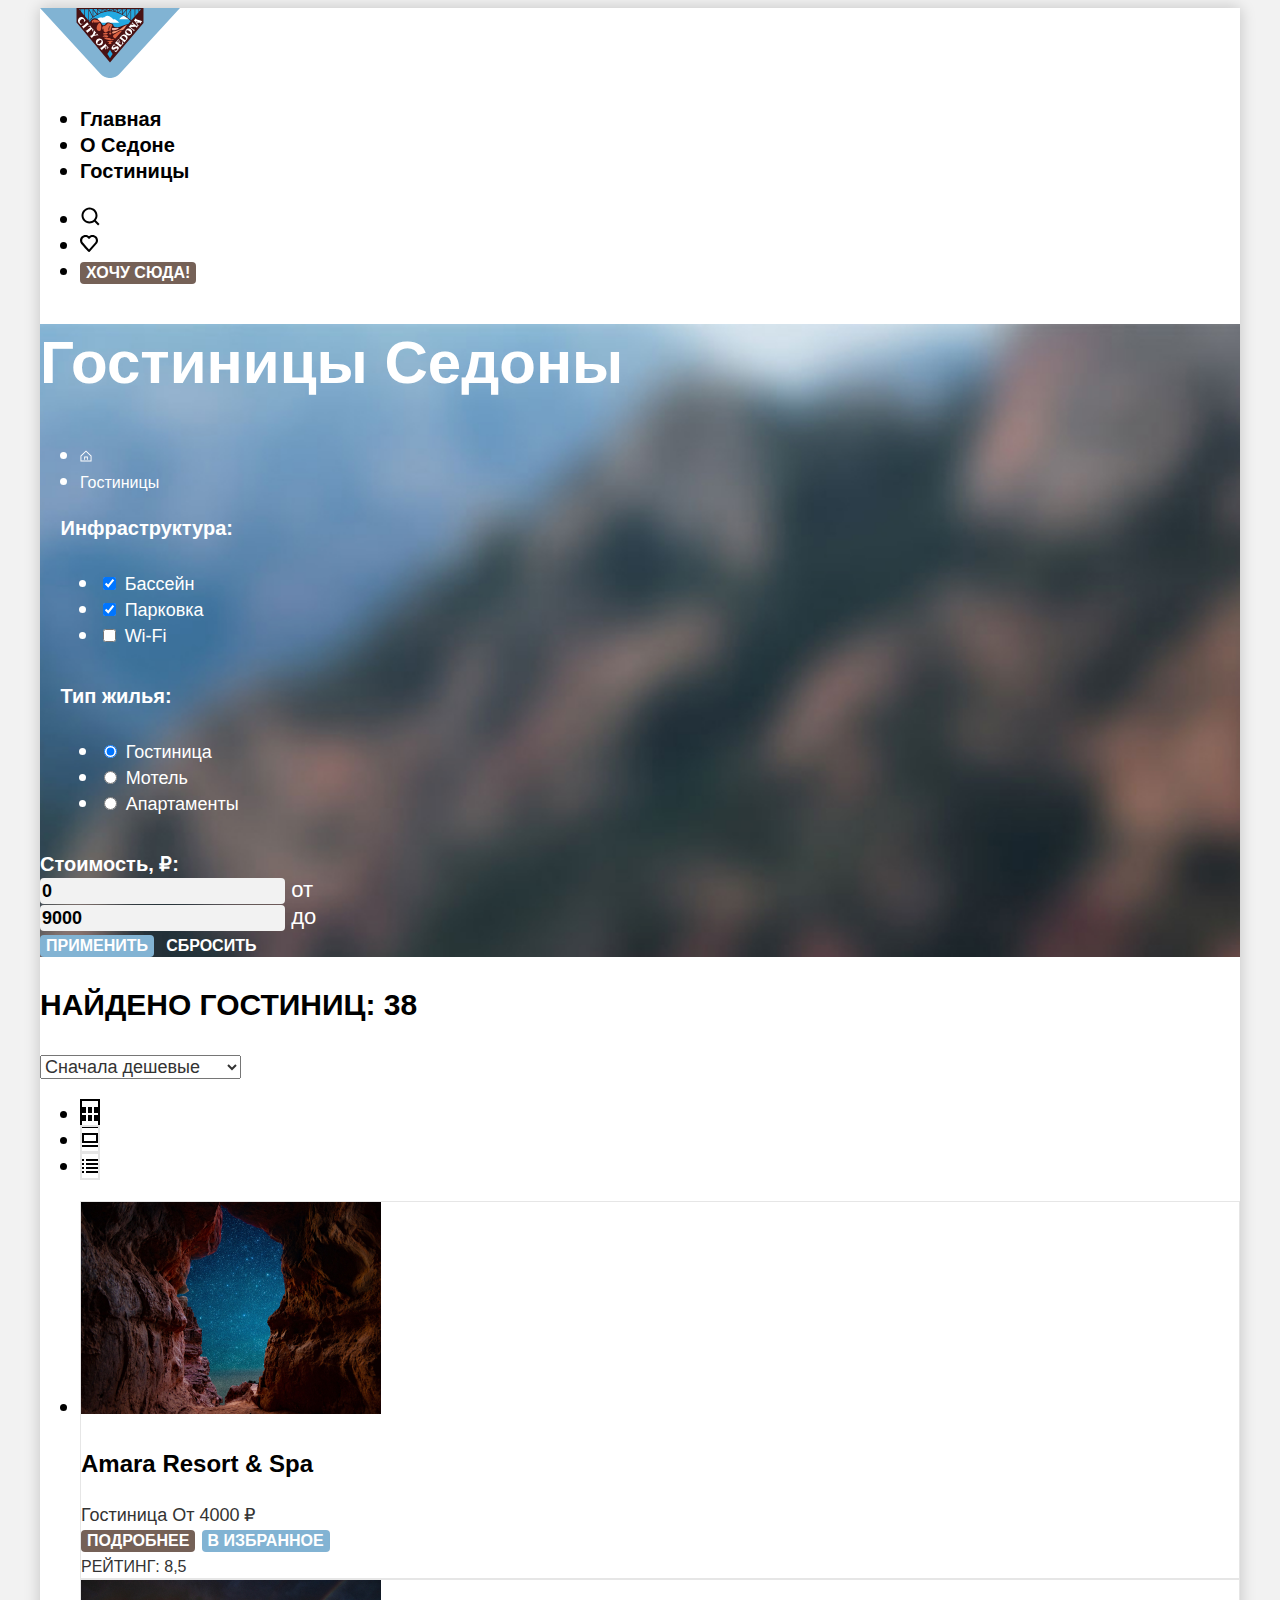
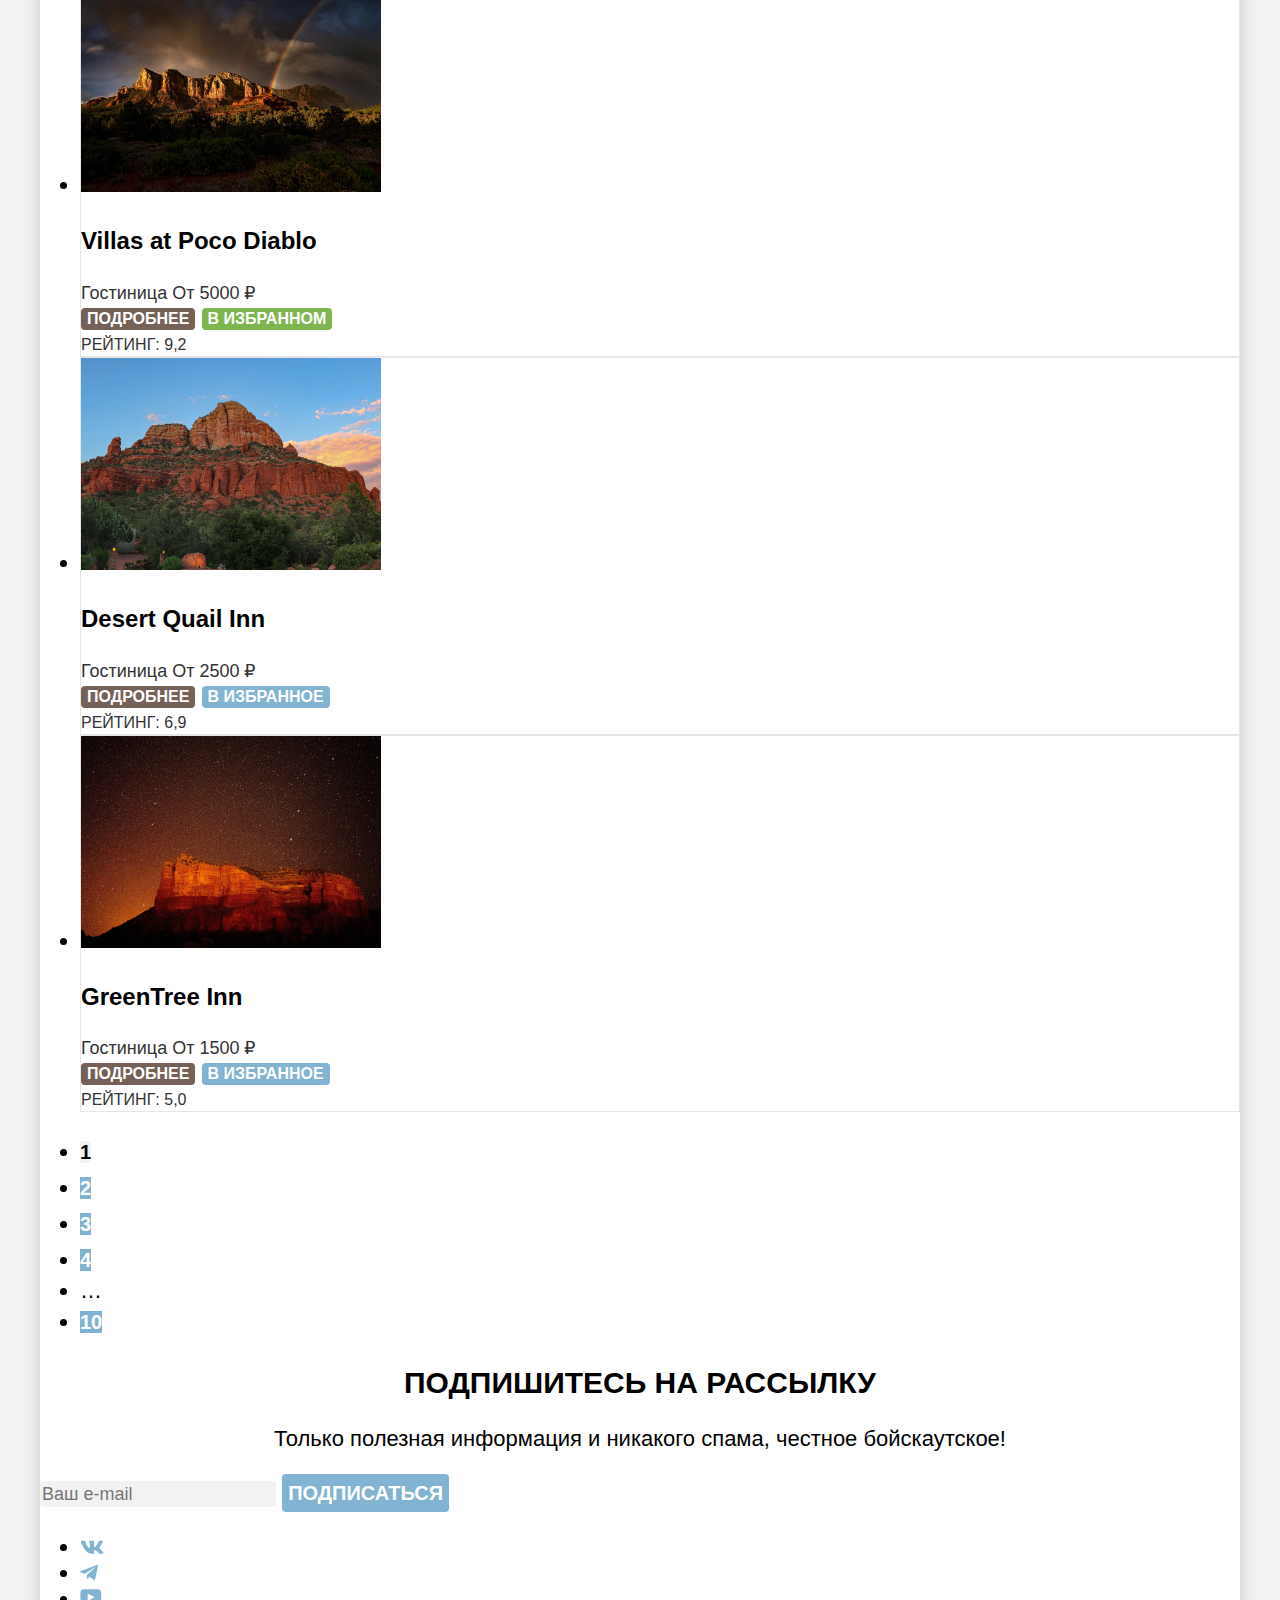
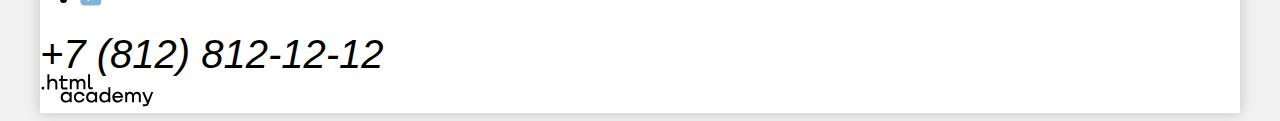
==== catalog.html @ b07af05a "Merge pull request #4 from YanaBezg/master" ====
<!DOCTYPE html>
<html lang="ru">
  <head>
    <meta charset="utf-8">
    <title>Каталог отелей Седоны</title>
    <link rel="stylesheet" href="styles/styles.css">
  </head>
  <body>
    <div class="page-container">
      <header class="main-header">
        <a class="header-logo" href="index.html">
          <img class="header-logo-image" src="images/logo/header-logo.svg" width="140" height="70" alt="Логотип Седоны">
        </a>
        <nav class="header-navigation">
          <ul class="header-navigation-list">
            <li class="header-navigation-item">
              <a class="header-navigation-link" href="index.html">Главная</a>
            </li>
            <li class="header-navigation-item">
              <a class="header-navigation-link" href="#">О Седоне</a>
            </li>
            <li class="header-navigation-item">
              <a class="header-navigation-link  header-navigation-link-current" href="catalog.html">Гостиницы</a>
            </li>
          </ul>
          <ul class="navigation-user-list">
            <li class="navigation-user-item">
              <a class="navigation-user-link" href="#">
                <img class="navigation-user-link-search" src="images/icons/search.svg" width="20" height="20" alt="Поиск">
              </a>
            </li>
            <li class="navigation-user-item">
              <a class="navigation-user-link" href="#">
                <img class="navigation-user-link-favorites" src="images/icons/favorites.svg" width="18" height="17" alt="Избранное">
              </a>
            </li>
            <li class="navigation-user-item">
              <button class="button button-primary navigation-user-button" type="button">
                <span>Хочу сюда!</span>
              </button>
            </li>
          </ul>
        </nav>
      </header>
      <main class="main-catalog">
        <section class="filters">
          <header class="filters-header">
            <h1 class="filters-header-title">Гостиницы Седоны</h1>
            <ul class="breadcrumbs">
              <li class="breadcrumbs-item">
                <a class="breadcrumbs-link" href="index.html">
                  <img class="breadcrumbs-link-home" src="images/icons/home-back-page.svg" width="12" height="12" alt="На главную">
                </a>
              </li>
              <li class="breadcrumbs-item">
                <a class="breadcrumbs-link" href="catalog.html">Гостиницы</a>
              </li>
            </ul>
          </header>
          <div class="filters-main">
            <h2 class="visually-hidden">Фильтры для поиска гостиниц</h2>
            <form class="filters-form" action="https://echo.htmlacademy.ru/" method="get">
              <fieldset class="filters-group">
                <legend class="filters-group-title">Инфраструктура:</legend>
                <ul class="filters-list">
                  <li class="filters-item">
                    <label class="filters-control">
                      <input class="filters-control-input" type="checkbox" name="swimming-pool" checked>
                        <span class="filters-control-label">Бассейн</span>
                    </label>
                  </li>
                  <li class="filters-item">
                    <label class="filters-control">
                      <input class="filters-control-input" type="checkbox" name="parking" checked>
                      <span class="filters-control-label">Парковка</span>
                    </label>
                  </li>
                  <li class="filters-item">
                    <label class="filters-control">
                      <input class="filters-control-input" type="checkbox" name="wi-fi">
                      <span class="filters-control-label">Wi-Fi</span>
                    </label>
                  </li>
                </ul>
              </fieldset>
              <fieldset class="filters-group">
                <legend class="filters-group-title">Тип жилья:</legend>
                <ul class="filters-list">
                  <li class="filters-item">
                    <label class="filters-control">
                      <input class="filters-control-input" type="radio" name="hotel-type" value="hotel" checked>
                        <span class="filters-control-label">Гостиница</span>
                    </label>
                  </li>
                  <li class="filters-item">
                    <label class="filters-control">
                      <input class="filters-control-input" type="radio" name="hotel-type" value="motel">
                        <span class="filters-control-label">Мотель</span>
                    </label>
                  </li>
                  <li class="filters-item">
                    <label class="filters-control">
                      <input class="filters-control-input" type="radio" name="hotel-type" value="apartments">
                        <span class="filters-control-label">Апартаменты</span>
                    </label>
                  </li>
                </ul>
              </fieldset>
              <div class="filters-group">
                <span class="filters-group-title">Стоимость, ₽:</span>
                <div class="filters-price">
                  <div class="filters-price-form">
                    <input id="start" type="text" name="amount" value="0">
                    <label for="start">от</label>
                  </div>
                  <div class="filters-price-form">
                    <input id="end" type="text" name="amount" value="9000">
                    <label for="end">до</label>
                  </div>
                </div>
              </div>
              <div class="buttons">
                <button class="button button-apply" type="submit">Применить</button>
                <button class="button button-reset" type="reset">Сбросить</button>
              </div>
            </form>
          </div>
        </section>
        <section class="catalog">
          <header class="catalog-navigation">
            <h2 class="visually-hidden">Каталог гостиниц</h2>
            <p class="result-hotels">Найдено гостиниц: 38</p>
            <select class="select-control" aria-label="Сортировка">
              <option value="cheap-first">Сначала дешевые</option>
              <option value="popular-first">Сначала популярные</option>
              <option value="expensive-first">Сначала дорогие</option>
            </select>
            <ul class="sort-buttons">
              <li class="sort-buttons-item">
                <a class="sort-buttons-link sort-buttons-link-current" href="#">
                  <img class="sort-buttons-image" src="images/icons/cards.svg" width="16" height="14" alt="Показать карточки">
                  <span class="visually-hidden">
                    Показать карточки
                  </span>
                </a>
              </li>
              <li class="sort-buttons-item">
                <a class="sort-buttons-link" href="#">
                  <img class="sort-buttons-image" src="images/icons/sliders.svg" width="16" height="14" alt="Показать слайдеры">
                  <span class="visually-hidden">
                    Показать слайдеры
                  </span>
                </a>
              </li>
              <li class="sort-buttons-item">
                <a class="sort-buttons-link" href="#">
                  <img class="sort-buttons-image" src="images/icons/list.svg" width="16" height="14" alt="Показать список">
                  <span class="visually-hidden">
                    Показать список
                  </span>
                </a>
              </li>
            </ul>
          </header>
          <div class="catalog-main">
            <ul class="catalog-list">
              <li class="catalog-item">
                <div class="hotel-card">
                  <a class="hotel-card-picture" href="#">
                    <img class="hotel-card-image" src="images/catalog/hotel-1.jpg" width="300" height="212" alt="Amara Resort & Spa">
                  </a>
                  <h2 class="hotel-card-title"><a href="#">Amara Resort & Spa</a></h2>
                  <div class="hotel-card-details">
                    <span class="hotel-card-type">Гостиница</span>
                    <span class="hotel-card-price">От 4000 ₽</span>
                  </div>
                  <div class="hotel-card-bottom">
                    <button class="button button-primary hotel-card-button" type="button">
                      <span>Подробнее</span>
                    </button>
                    <button class="button button-secondary hotel-card-button" type="button">
                      <span>В избранное</span>
                    </button>
                    <div class="hotel-card-stars"></div>
                    <span class="hotel-card-rating">Рейтинг: 8,5</span>
                  </div>
                </div>
              </li>
              <li class="catalog-item">
                <div class="hotel-card">
                  <a class="hotel-card-picture" href="#">
                    <img class="hotel-card-image" src="images/catalog/hotel-2.jpg" width="300" height="212" alt="Villas at Poco Diablo">
                  </a>
                  <h2 class="hotel-card-title"><a href="#">Villas at Poco Diablo</a></h2>
                  <div class="hotel-card-details">
                    <span class="hotel-card-type">Гостиница</span>
                    <span class="hotel-card-price">От 5000 ₽</span>
                  </div>
                  <div class="hotel-card-bottom">
                    <button class="button button-primary hotel-card-button" type="button">
                      <span>Подробнее</span>
                    </button>
                    <button class="button button-secondary hotel-card-button button-active" type="button">
                      <span>В избранном</span>
                    </button>
                    <div class="hotel-card-stars"></div>
                    <span class="hotel-card-rating">Рейтинг: 9,2</span>
                  </div>
                </div>
              </li>
              <li class="catalog-item">
                <div class="hotel-card">
                  <a class="hotel-card-picture" href="#">
                    <img class="hotel-card-image" src="images/catalog/hotel-3.jpg" width="300" height="212" alt="Desert Quail Inn">
                  </a>
                  <h2 class="hotel-card-title"><a href="#">Desert Quail Inn</a></h2>
                  <div class="hotel-card-details">
                    <span class="hotel-card-type">Гостиница</span>
                    <span class="hotel-card-price">От 2500 ₽</span>
                  </div>
                  <div class="hotel-card-bottom">
                    <button class="button button-primary hotel-card-button" type="button">
                      <span>Подробнее</span>
                    </button>
                    <button class="button button-secondary hotel-card-button" type="button">
                      <span>В избранное</span>
                    </button>
                    <div class="hotel-card-stars"></div>
                    <span class="hotel-card-rating">Рейтинг: 6,9</span>
                  </div>
                </div>
              </li>
              <li class="catalog-item">
                <div class="hotel-card">
                  <a class="hotel-card-picture" href="#">
                    <img class="hotel-card-image" src="images/catalog/hotel-4.jpg" width="300" height="212" alt="GreenTree Inn">
                  </a>
                  <h2 class="hotel-card-title"><a href="#">GreenTree Inn</a></h2>
                  <div class="hotel-card-details">
                    <span class="hotel-card-type">Гостиница</span>
                    <span class="hotel-card-price">От 1500 ₽</span>
                  </div>
                  <div class="hotel-card-bottom">
                    <button class="button button-primary hotel-card-button" type="button">
                      <span>Подробнее</span>
                    </button>
                    <button class="button button-secondary hotel-card-button" type="button">
                      <span>В избранное</span>
                    </button>
                    <div class="hotel-card-stars"></div>
                    <span class="hotel-card-rating">Рейтинг: 5,0</span>
                  </div>
                </div>
              </li>
            </ul>
          </div>
          <ul class="pagination">
            <li class="pagination-item">
              <a class="pagination-link pagination-current" href="#" >1</a>
            </li>
            <li class="pagination-item">
              <a class="pagination-link" href="#" >2</a>
            </li>
            <li class="pagination-item">
              <a class="pagination-link" href="#" >3</a>
            </li>
            <li class="pagination-item">
              <a class="pagination-link" href="#" >4</a>
            </li>
            <li class="pagination-item">
              <a class="pagination-link pagination-more" href="#" >&hellip;</a>
            </li>
            <li class="pagination-item">
              <a class="pagination-link" href="#" >10</a>
            </li>
          </ul>
        </section>
        <section class="newsletter">
          <h2 class="title-h2 newsletter-title">Подпишитесь на рассылку</h2>
          <p class="title-description newsletter-description">Только полезная информация и никакого спама, честное бойскаутское!</p>
          <form id="newsletter-form" class="newsletter-form" action="https://echo.htmlacademy.ru/" method="post">
            <label for="newsletter-form-email">
              <input class="newsletter-field" placeholder="Ваш e-mail" type="email" name="newsletter-email" id="newsletter-form-email" required>
            </label>
            <button class="button button-secondary button-secondary-newsletter" type="submit">
              <span>Подписаться</span>
            </button>
          </form>
        </section>
      </main>
      <footer class="main-footer">
        <ul class="social-list">
          <li class="social-item">
            <a class="social-link-vkontakte" href="https://vk.com/htmlacademy">
              <img src="images/icons/vkontakte.svg" width="24" height="14" alt="Vkontakte">
            </a>
          </li>
          <li class="social-item">
            <a class="social-link-telegram" href="https://t.me/htmlacademy">
              <img src="images/icons/telegram.svg" width="18" height="16" alt="Telegram">
            </a>
          </li>
          <li class="social-item">
            <a class="social-link-youtube" href="https://www.youtube.com/user/htmlacademyru">
              <img src="images/icons/youtube.svg" width="22" height="17" alt="Youtube">
            </a>
          </li>
        </ul>
        <address class="footer-address">
          <a class="footer-address-phone" href="tel:+78128121212">+7 (812) 812-12-12</a>
        </address>
        <a class="footer-dev" href="https://htmlacademy.ru/">
          <img class="footer-dev-logo" src="images/logo/dev-logo.svg" width="115" height="33" alt="Логотип разработчика .html academy">
        </a>
      </footer>
    </div>
  </body>
</html>
---- styles/styles.css ----
@font-face {
    font-family: "PT Sans";
    font-style: normal;
    font-weight: 400;
    src: url(../fonts/ptsans-400.woff2) format(woff2);
    font-display: swap;
}

@font-face {
    font-family: "PT Sans";
    font-style: normal;
    font-weight: 700;
    src: url(../fonts/ptsans-700.woff2) format(woff2);
    font-display: swap;
}

body {
    font-family: "PT Sans", sans-serif;
    font-size: 22px;
    line-height: 26px;
    color: #000000;
    background-color: #F2F2F2;
}

.page-container {
    width: 1200px;
    margin: 0 auto;
    background-color: #FFFFFF;
    box-shadow: 0px 0px 15px 0px rgba(0, 0, 0, 0.20);
}

.header-navigation-link {
    font-weight: 700;
    font-size: 20px;
    line-height: 24px;
    color: #000000;
    text-decoration: none;
}

.button {
    font-weight: 700;
    font-size: 20px;
    line-height: 36px;
    text-transform: uppercase;
    text-align: center;
    border: none;
    border-radius: 4px;
}

.button-primary {
    color: #FFFFFF;
    background-color: #756157;
}

.navigation-user-button {
    font-size: 16px;
    line-height: 20px;
}

.hero {
    background-color: #000000;
    background-image: url("../images/backgrounds/main-background.jpg");
    background-size: cover;
    background-position: center bottom;
    background-repeat: no-repeat;
}

.visually-hidden {
    display: none;
}

.title-h2 {
    font-weight: 700;
    font-size: 30px;
    line-height: 36px;
    text-transform: uppercase;
    text-align: center;
}

.title-h2-description {
    font-weight: 400;
    font-size: 22px;
    line-height: 26px;
    color: #333333;
    text-align: center;
}

.advantages-card-title {
    font-weight: 700;
    font-size: 24px;
    line-height: 28px;
    text-transform: uppercase;
    text-align: center;
    color: #000000;
}

.advantages-card-description {
    font-weight: 400;
    font-size: 18px;
    line-height: 21px;
    text-align: center;
    color: #333333;
}

.advantages-card-bright {
    background-color: #82B3D3;
}

.advantages-card-bright h3, .advantages-card-bright p {
    color: #FFFFFF;
}

.advantages-card-light {
    background-color: #83B3D31F;
}

.advantages-card-medium {
    background-color: #83B3D333;
}

.services-card-title {
    font-weight: 700;
    font-size: 24px;
    line-height: 28px;
    text-transform: uppercase;
    text-align: center;
    color: #000000;
}

.services-card-description {
    font-weight: 400;
    font-size: 18px;
    line-height: 21px;
    text-align: center;
    color: #333333;
}

.services-card-medium {
    background-color: #83B3D31F;
}

.services-card-light {
    background-color: #FFFFFF;
}

.newsletter-main {
    background-image: url("../images/backgrounds/newsletter-background.jpg");
    background-color: #000000;
    background-size: cover;
    background-position: center bottom;
    background-repeat: no-repeat;
}

.newsletter-title {
    color: #FFFFFF;
}

.newsletter-description {
    color: #FFFFFF;
}

.newsletter-field {
    font-weight: 400;
    font-size: 18px;
    line-height: 24px;
    text-align: left;
    color: #000000;
    background-color: #F2F2F2;
    border: none;
    border-radius: 4px;
}

.button-secondary {
    color: #FFFFFF;
    background-color: #82B3D3;
}

.footer-address-phone {
    font-weight: 400;
    font-size: 40px;
    line-height: 40px;
    color: #000000;
    text-align: center;
    text-decoration: none;
}

.filters {
    background-image: url("../images/backgrounds/filters-background.jpg");
    background-color: #000000;
    background-size: cover;
    background-position: center bottom;
    background-repeat: no-repeat;
    color: #FFFFFF;
}

fieldset {
    border:0 none;
}

.filters-header-title {
    font-weight: 700;
    font-size: 60px;
    line-height: 78px;
}

.breadcrumbs-link {
    font-weight: 400;
    font-size: 16px;
    line-height: 21px;
    color: #FFFFFF;
    text-decoration: none;
}

.filters-group-title {
    font-weight: 700;
    font-size: 20px;
    line-height: 24px;
}

.filters-control-label {
    font-weight: 400;
    font-size: 18px;
    line-height: 23px;
}

.filters-price-form input {
    font-weight: 700;
    font-size: 18px;
    line-height: 24px;
    color: #000000;
    background-color: #F2F2F2;
    border: none;
    border-radius: 4px;
}

.button-apply {
    font-weight: 700;
    font-size: 16px;
    line-height: 20px;
    color: #FFFFFF;
    background-color: #82B3D3;
}

.button-reset {
    font-weight: 700;
    font-size: 16px;
    line-height: 20px;
    color: #FFFFFF;
    background-color: rgba(0,0,0,0);
}

.result-hotels {
    font-weight: 700;
    font-size: 30px;
    line-height: 36px;
    text-transform: uppercase;
    color: #000000;
}

.select-control {
    font-weight: 400;
    font-size: 18px;
    line-height: 21px;
    color: #333333;
}

.sort-buttons-link {
    border: 2px solid #E5E5E5;
}

.sort-buttons-link-current {
    border: 2px solid #000000;
}

.hotel-card {
    border: 1px solid #E6E6E6;
}

.hotel-card-title a {
    font-weight: 700;
    font-size: 24px;
    line-height: 28px;
    color: #000000;
    text-decoration: none;
}

.hotel-card-details {
    font-weight: 400;
    font-size: 18px;
    line-height: 21px;
    color: #333333;
}

.hotel-card-button {
    font-size: 16px;
    line-height: 20px;
}

.button-active {
    background-color: #7DB54F;
}

.hotel-card-rating {
    font-weight: 400;
    font-size: 16px;
    line-height: 20px;
    text-transform: uppercase;
    color: #333333;
}

.pagination-link {
    font-weight: 700;
    font-size: 20px;
    line-height: 36px;
    color: #FFFFFF;
    background-color: #82B3D3;
    text-decoration: none;
}

.pagination-current {
    color: #000000;
    background-color: #F2F2F2;
}

.pagination-more {
    font-weight: 400;
    font-size: 22px;
    line-height: 26px;
    color: #000000;
    background-color: #FFFFFF;
}

.newsletter .newsletter-title, .newsletter .newsletter-description {
    color: #000000;
    text-align: center;
}
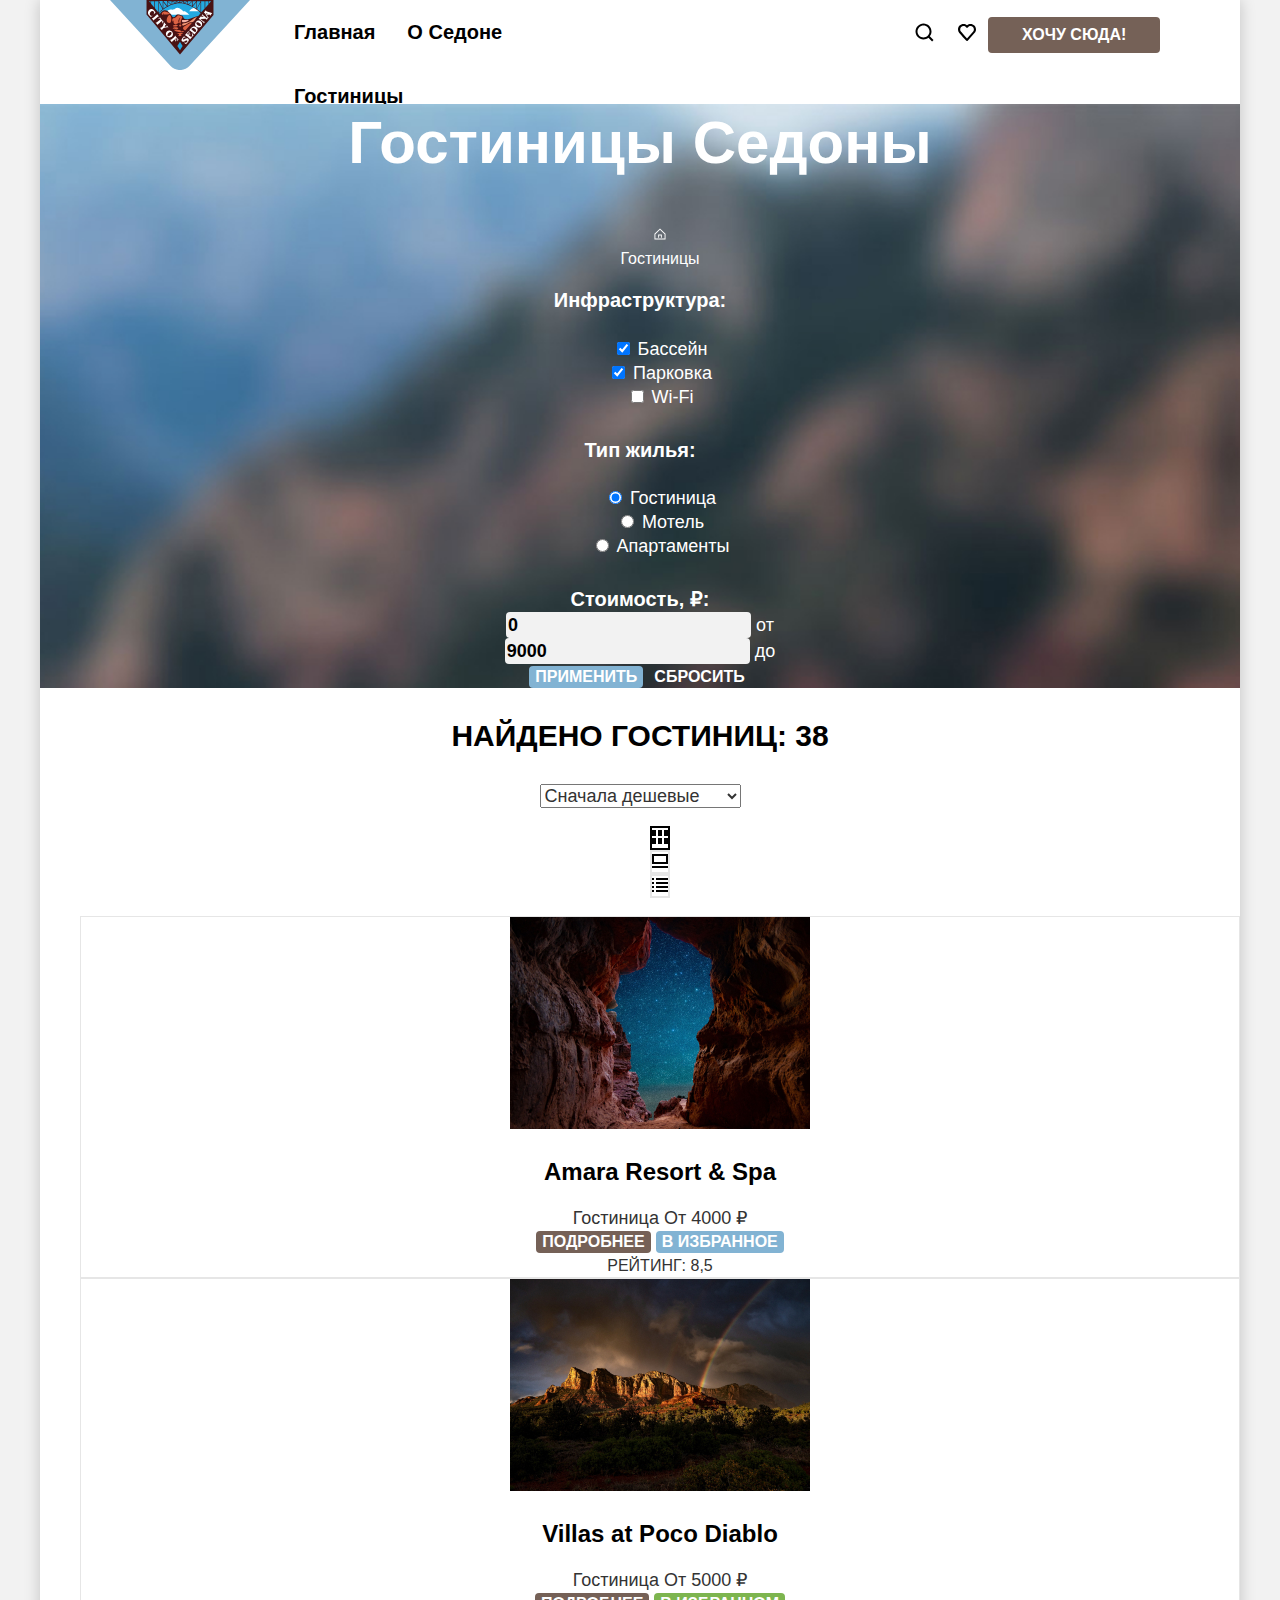
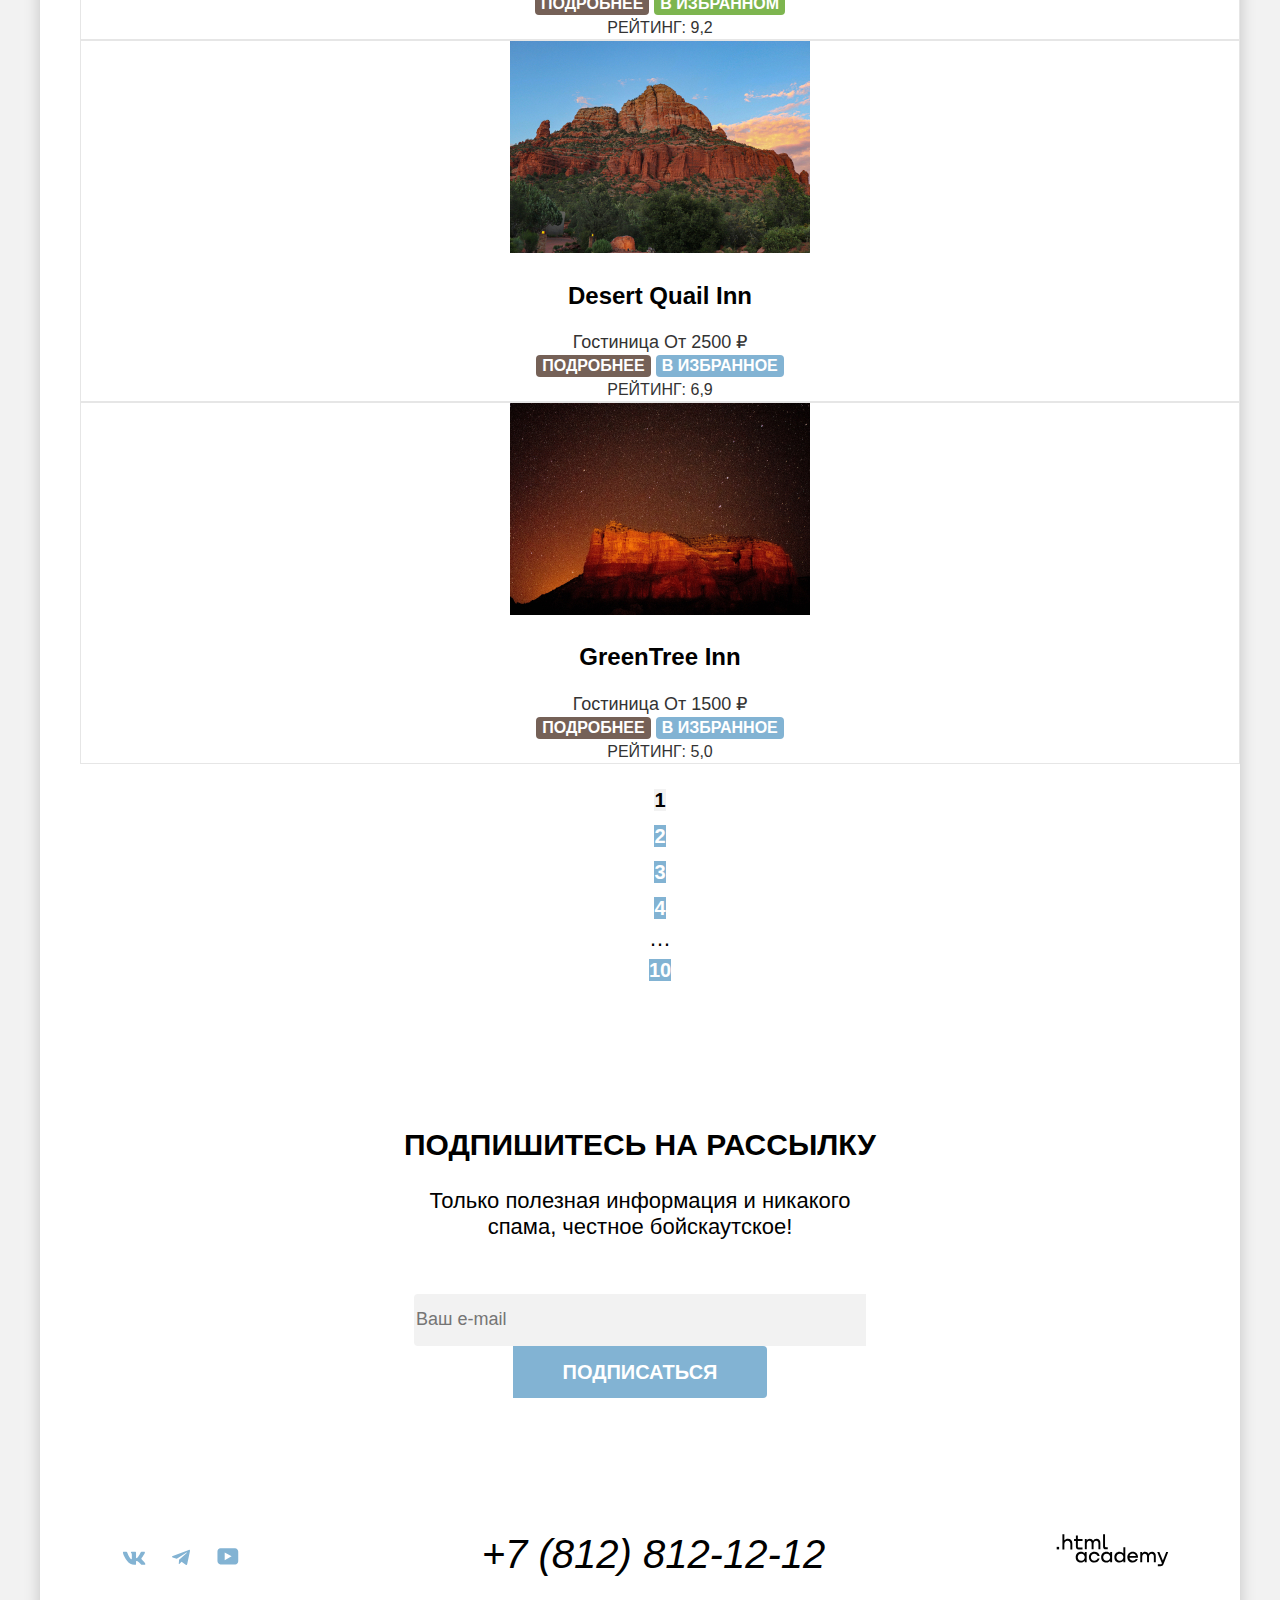
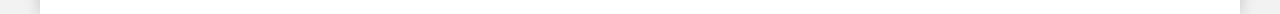
==== commit 633caff8: "Завершает сетки страниц на флексах" ====
--- a/catalog.html
+++ b/catalog.html
@@ -8,21 +8,23 @@
   <body>
     <div class="page-container">
       <header class="main-header">
-        <a class="header-logo" href="index.html">
-          <img class="header-logo-image" src="images/logo/header-logo.svg" width="140" height="70" alt="Логотип Седоны">
-        </a>
-        <nav class="header-navigation">
-          <ul class="header-navigation-list">
-            <li class="header-navigation-item">
-              <a class="header-navigation-link" href="index.html">Главная</a>
-            </li>
-            <li class="header-navigation-item">
-              <a class="header-navigation-link" href="#">О Седоне</a>
-            </li>
-            <li class="header-navigation-item">
-              <a class="header-navigation-link  header-navigation-link-current" href="catalog.html">Гостиницы</a>
-            </li>
-          </ul>
+        <div class="container main-header-container">
+          <nav class="header-navigation">
+            <a class="header-logo" href="index.html">
+              <img class="header-logo-image" src="images/logo/header-logo.svg" width="140" height="70" alt="Логотип Седоны">
+            </a>
+            <ul class="header-navigation-list">
+              <li class="header-navigation-item">
+                <a class="header-navigation-link header-navigation-link-current" href="index.html">Главная</a>
+              </li>
+              <li class="header-navigation-item">
+                <a class="header-navigation-link" href="#">О Седоне</a>
+              </li>
+              <li class="header-navigation-item">
+                <a class="header-navigation-link" href="catalog.html">Гостиницы</a>
+              </li>
+            </ul>
+          </nav>
           <ul class="navigation-user-list">
             <li class="navigation-user-item">
               <a class="navigation-user-link" href="#">
@@ -40,9 +42,9 @@
               </button>
             </li>
           </ul>
-        </nav>
+        </div>
       </header>
-      <main class="main-catalog">
+      <main class="main-container main-catalog">
         <section class="filters">
           <header class="filters-header">
             <h1 class="filters-header-title">Гостиницы Седоны</h1>
@@ -276,42 +278,48 @@
           </ul>
         </section>
         <section class="newsletter">
-          <h2 class="title-h2 newsletter-title">Подпишитесь на рассылку</h2>
-          <p class="title-description newsletter-description">Только полезная информация и никакого спама, честное бойскаутское!</p>
-          <form id="newsletter-form" class="newsletter-form" action="https://echo.htmlacademy.ru/" method="post">
-            <label for="newsletter-form-email">
-              <input class="newsletter-field" placeholder="Ваш e-mail" type="email" name="newsletter-email" id="newsletter-form-email" required>
-            </label>
-            <button class="button button-secondary button-secondary-newsletter" type="submit">
-              <span>Подписаться</span>
-            </button>
-          </form>
+          <div class="newsletter-main-container">
+            <h2 class="title-h2 newsletter-title">Подпишитесь на рассылку</h2>
+            <p class="title-h2-description newsletter-description">Только полезная информация и никакого спама, честное бойскаутское!</p>
+            <div class="newsletter-form-container">
+              <form id="newsletter-form" class="newsletter-form" action="https://echo.htmlacademy.ru/" method="post">
+                <label for="newsletter-form-email">
+                  <input class="newsletter-field" placeholder="Ваш e-mail" type="email" name="newsletter-email" id="newsletter-form-email" required>
+                </label>
+                <button class="button button-secondary button-secondary-newsletter" type="submit">
+                  <span>Подписаться</span>
+                </button>
+              </form>
+            </div>
+          </div>
         </section>
       </main>
       <footer class="main-footer">
-        <ul class="social-list">
-          <li class="social-item">
-            <a class="social-link-vkontakte" href="https://vk.com/htmlacademy">
-              <img src="images/icons/vkontakte.svg" width="24" height="14" alt="Vkontakte">
-            </a>
-          </li>
-          <li class="social-item">
-            <a class="social-link-telegram" href="https://t.me/htmlacademy">
-              <img src="images/icons/telegram.svg" width="18" height="16" alt="Telegram">
-            </a>
-          </li>
-          <li class="social-item">
-            <a class="social-link-youtube" href="https://www.youtube.com/user/htmlacademyru">
-              <img src="images/icons/youtube.svg" width="22" height="17" alt="Youtube">
-            </a>
-          </li>
-        </ul>
-        <address class="footer-address">
-          <a class="footer-address-phone" href="tel:+78128121212">+7 (812) 812-12-12</a>
-        </address>
-        <a class="footer-dev" href="https://htmlacademy.ru/">
-          <img class="footer-dev-logo" src="images/logo/dev-logo.svg" width="115" height="33" alt="Логотип разработчика .html academy">
-        </a>
+        <div class="container footer-container">
+          <ul class="social-list">
+            <li class="social-item">
+              <a class="social-link-vkontakte" href="https://vk.com/htmlacademy">
+                <img src="images/icons/vkontakte.svg" width="24" height="14" alt="Vkontakte">
+              </a>
+            </li>
+            <li class="social-item">
+              <a class="social-link-telegram" href="https://t.me/htmlacademy">
+                <img src="images/icons/telegram.svg" width="18" height="16" alt="Telegram">
+              </a>
+            </li>
+            <li class="social-item">
+              <a class="social-link-youtube" href="https://www.youtube.com/user/htmlacademyru">
+                <img src="images/icons/youtube.svg" width="22" height="17" alt="Youtube">
+              </a>
+            </li>
+          </ul>
+          <address class="footer-address">
+            <a class="footer-address-phone" href="tel:+78128121212">+7 (812) 812-12-12</a>
+          </address>
+          <a class="footer-dev" href="https://htmlacademy.ru/">
+            <img class="footer-dev-logo" src="images/logo/dev-logo.svg" width="115" height="33" alt="Логотип разработчика .html academy">
+          </a>
+        </div>
       </footer>
     </div>
   </body>
--- a/styles/styles.css
+++ b/styles/styles.css
@@ -14,27 +14,105 @@
     font-display: swap;
 }
 
+*,
+*:before,
+*:after {
+    box-sizing: border-box;
+}
+
+html {
+    height: 100%;
+}
+
 body {
+    margin: 0 auto;
+    height: 100%;
+    max-width: 1280px;
     font-family: "PT Sans", sans-serif;
-    font-size: 22px;
-    line-height: 26px;
+    font-weight: 400;
+    font-size: 18px;
+    line-height: 24px;
     color: #000000;
     background-color: #F2F2F2;
 }
 
 .page-container {
-    width: 1200px;
-    margin: 0 auto;
+    display: flex;
+    flex-direction: column;
+    margin: 0 auto;
+    max-width: 1200px;
+    min-height: 100%;
     background-color: #FFFFFF;
     box-shadow: 0px 0px 15px 0px rgba(0, 0, 0, 0.20);
 }
 
+.main-header {
+    display: flex;
+    max-height: 64px;
+    max-width: 1060px;
+    margin: 0 auto;
+}
+
+.container {
+    display: flex;
+    max-width: 1060px;
+    width: 100%;
+    padding: 0;
+    margin: 0 auto;
+    justify-content: center;
+}
+
+.main-header-container {
+    width: 1060px;
+}
+
+.header-navigation {
+    display: flex;
+    flex-grow: 1;
+}
+
+.header-logo {
+    margin-right: 28px;
+    z-index: 1;
+}
+
+.header-navigation-list {
+  display: flex;
+  width: 339px;
+  margin: 0;
+  padding: 0;
+  align-items: center;
+  flex-wrap: wrap;
+}
+
+.navigation-user-list {
+    display: flex;
+    width: 268px;
+    margin: 0;
+    padding: 0;
+    align-items: center;
+    flex-wrap: wrap;
+    margin-left: auto;
+}
+
+ul {
+    list-style-type: none;
+}
+
 .header-navigation-link {
+    display: block;
     font-weight: 700;
     font-size: 20px;
     line-height: 24px;
     color: #000000;
     text-decoration: none;
+    padding: 20px 16px;
+
+}
+
+.navigation-user-link {
+    display: block;
+    padding: 22px 12px;
 }
 
 .button {
@@ -55,6 +133,12 @@
 .navigation-user-button {
     font-size: 16px;
     line-height: 20px;
+    padding: 8px 34px;
+}
+
+.main-container {
+    flex-grow: 1;
+    text-align: center;
 }
 
 .hero {
@@ -65,8 +149,74 @@
     background-repeat: no-repeat;
 }
 
+.main-logo {
+    display: block;
+    margin: 0 auto;
+    margin-bottom: 82px;
+    margin-top: 51px;
+}
+
+.advantages-header {
+    padding-top: 69px;
+    min-height: 282px;
+}
+
+.advantages-title {
+    margin-bottom: 141px;
+    margin-top: 0;
+    width: 620px;
+    margin: 0 auto;
+}
+
+/* было так + в диве контейнер (убрала)
+.advantages-header {
+    display: flex;
+    height: 282px;
+}
+
+.advantages-header-container {
+    flex-wrap: wrap;
+    margin-top: 69px;
+    margin-bottom: 90px;
+}
+
+.advantages-title {
+    width: 620px;
+    margin: 0 auto;
+}
+*/
+
+.advantages-list {
+    display: flex;
+    flex-wrap: wrap;
+    margin: 0;
+    padding: 0;
+}
+
+.advantages-item {
+    display: flex;
+}
+
+.advantages-card {
+    width: 400px;
+    max-height: 385px;
+    padding: 102px 85px;
+    margin: 0;
+}
+
+.advantages-image {
+    min-height: 100%;
+}
+
 .visually-hidden {
-    display: none;
+    position: absolute;
+    clip: rect(0 0 0 0);
+    width: 1px;
+    height: 1px;
+    margin: -1px;
+    padding: 0;
+    border: 0;
+    overflow: hidden;
 }
 
 .title-h2 {
@@ -92,6 +242,10 @@
     text-transform: uppercase;
     text-align: center;
     color: #000000;
+    padding: 0;
+    margin: 0 auto;
+    margin-bottom: 62px;
+    max-width: 175px;
 }
 
 .advantages-card-description {
@@ -116,6 +270,29 @@
 
 .advantages-card-medium {
     background-color: #83B3D333;
+}
+
+.services-header {
+    padding-top: 64px;
+    min-height: 246px;
+}
+
+.services-title {
+    margin-bottom: 64px;
+    margin-top: 0;
+    width: 505px;
+    margin: 0 auto;
+}
+
+.services-list {
+    display: flex;
+    padding: 0;
+    margin: 0;
+}
+
+.services-card {
+    padding: 81px 85px;
+    max-width: 400px;
 }
 
 .services-card-title {
@@ -143,12 +320,35 @@
     background-color: #FFFFFF;
 }
 
+/* лишний отступ (?) по высоте получилась больше секция*/
+.hotel-search {
+    min-height: 406px;
+}
+
+.hotel-search-container {
+    padding: 96px 304px;
+}
+
+.hotel-search-description {
+    margin-bottom: 54px;
+}
+
+.button-hotel-search {
+    padding: 8px 50px;
+}
+/*по высоте получилась больше секция (?) что-то с формой*/
 .newsletter-main {
     background-image: url("../images/backgrounds/newsletter-background.jpg");
     background-color: #000000;
     background-size: cover;
     background-position: center bottom;
     background-repeat: no-repeat;
+    min-height: 414.86px;
+}
+
+.newsletter-main-container {
+    padding: 96px 258px;
+    margin-top: 0;
 }
 
 .newsletter-title {
@@ -157,6 +357,14 @@
 
 .newsletter-description {
     color: #FFFFFF;
+    width: 475px;
+    margin: 0 auto;
+}
+
+.newsletter-form-container {
+    display: flex;
+    margin-top: 54px;
+    align-items: center;
 }
 
 .newsletter-field {
@@ -167,12 +375,56 @@
     color: #000000;
     background-color: #F2F2F2;
     border: none;
-    border-radius: 4px;
+    border-radius: 4px 0 0 4px;
+    margin-right: 0;
+    width: 452px;
+    height: 52px;
 }
 
 .button-secondary {
     color: #FFFFFF;
     background-color: #82B3D3;
+}
+
+.button-secondary-newsletter {
+    border-radius: 0 4px 4px 0;
+    padding: 8px 50px;
+    margin-left: 0;
+}
+
+.main-footer {
+    min-height: 120px;
+}
+
+.footer-container {
+    justify-content: space-between;
+    margin: 0 auto;
+    max-width: 1060px;
+    padding-top: 40px;
+    padding-bottom: 30px;
+}
+
+.social-list {
+    display: flex;
+    margin: 0;
+    padding: 0;
+    align-items: center;
+}
+
+
+.social-link-vkontakte {
+    display: block;
+    padding: 13px 11.67px;
+}
+
+.social-link-telegram {
+    display: block;
+    padding: 12px 14.67px;
+}
+
+.social-link-youtube {
+    display: block;
+    padding: 11.5px 12.67px;
 }
 
 .footer-address-phone {
@@ -330,6 +582,9 @@
     background-color: #FFFFFF;
 }
 
+.newsletter {
+    min-height: 414.86px;
+}
 .newsletter .newsletter-title, .newsletter .newsletter-description {
     color: #000000;
     text-align: center;
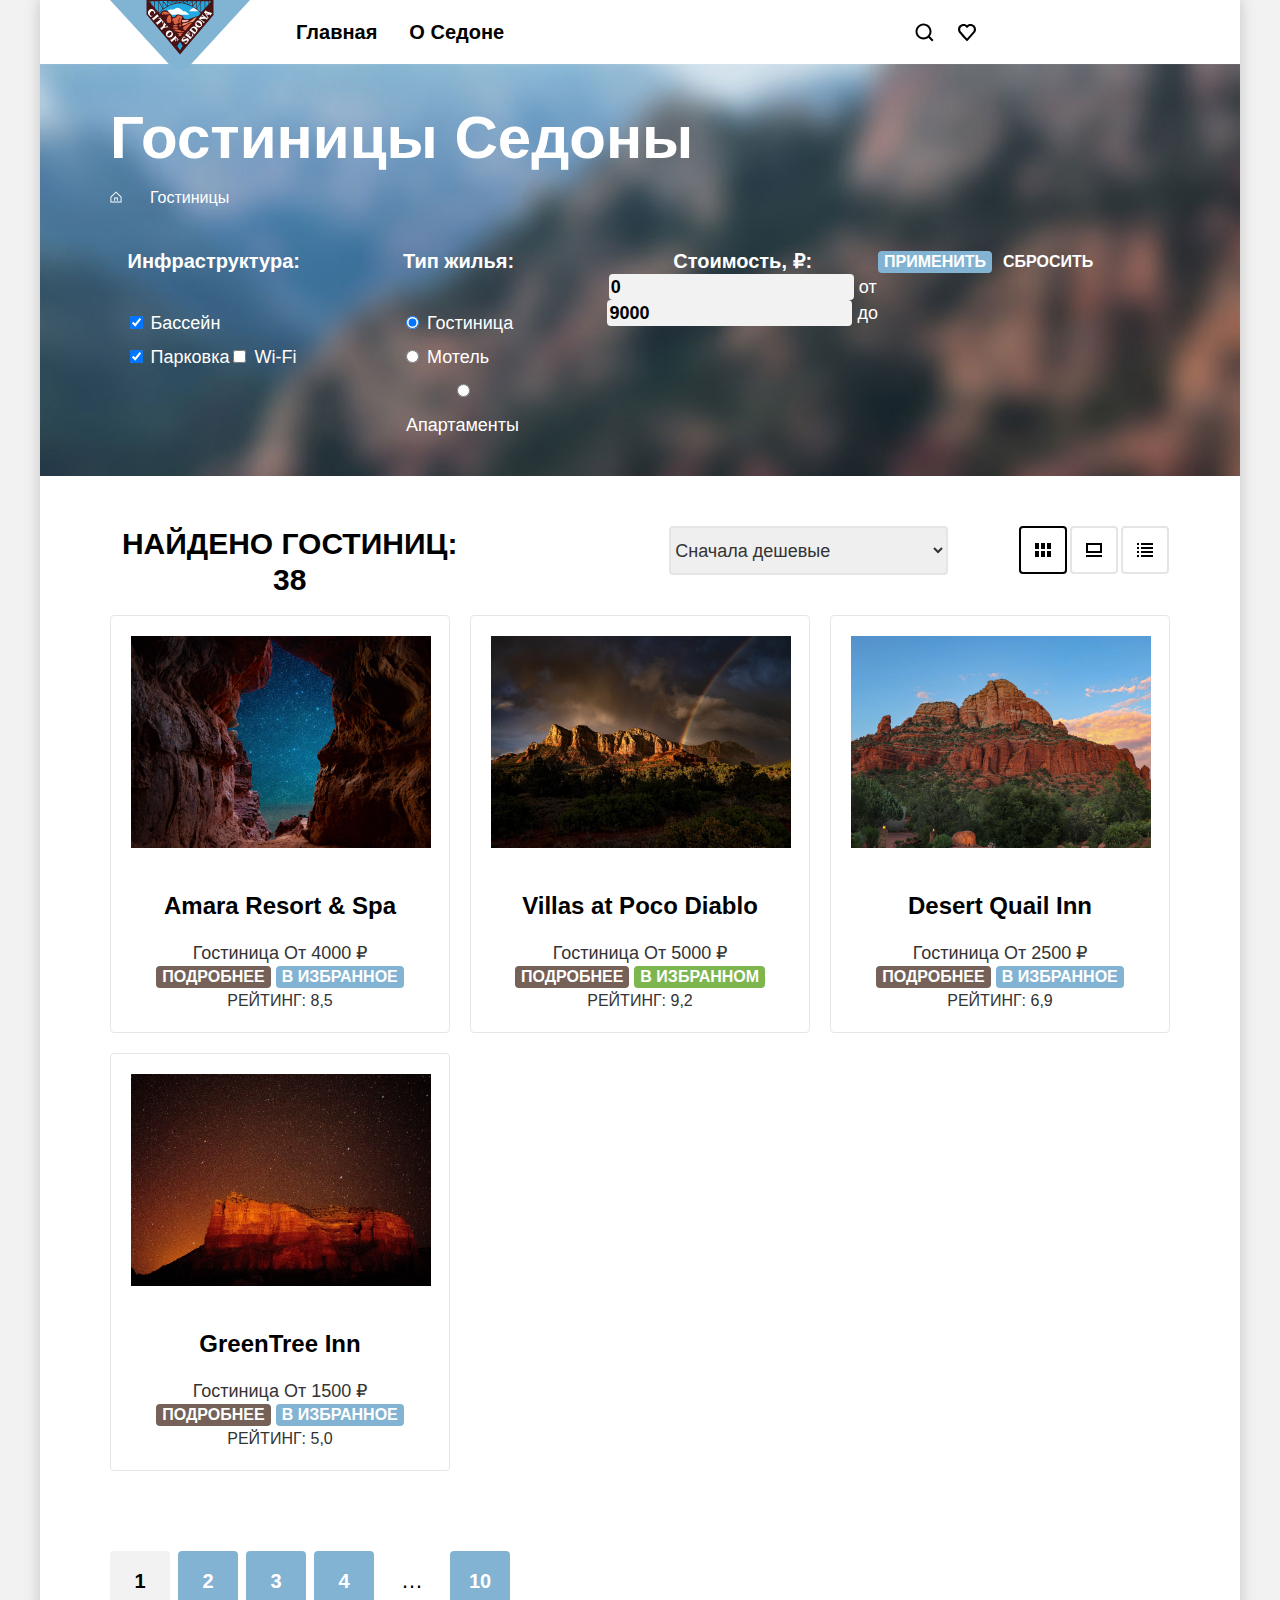
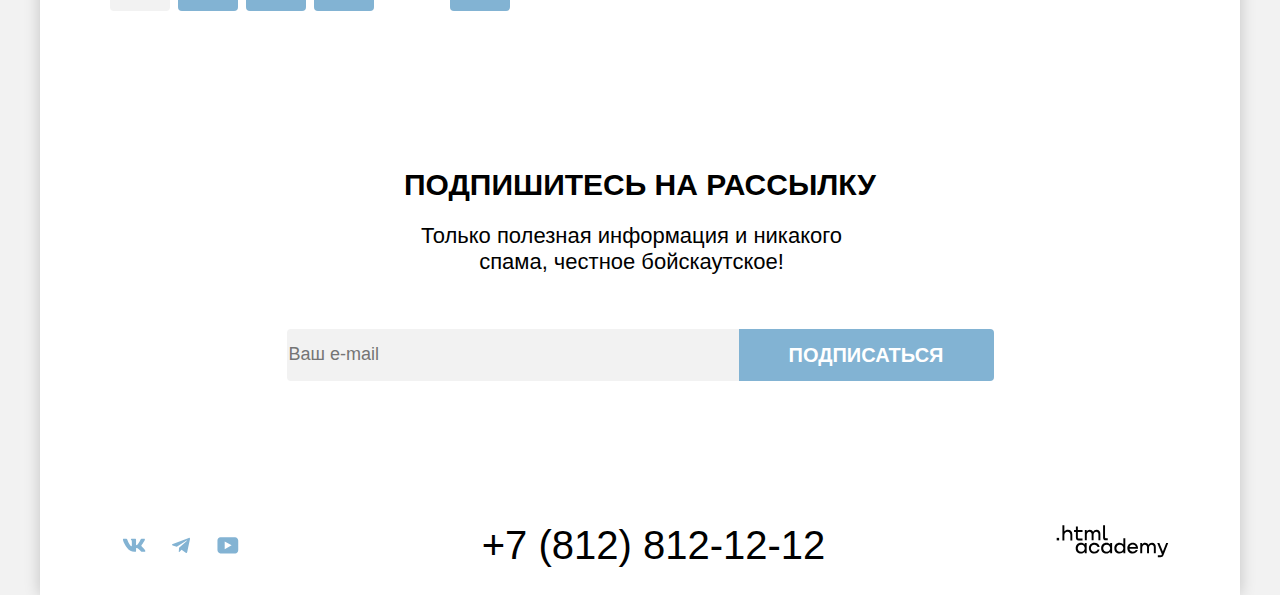
==== commit 969aed83: "Merge pull request #6 from YanaBezg/master" ====
--- a/catalog.html
+++ b/catalog.html
@@ -11,7 +11,7 @@
         <div class="container main-header-container">
           <nav class="header-navigation">
             <a class="header-logo" href="index.html">
-              <img class="header-logo-image" src="images/logo/header-logo.svg" width="140" height="70" alt="Логотип Седоны">
+              <img class="header-logo-image" src="images/logo/header-logo.svg" width="140" height="70" alt="Логотип Седоны.">
             </a>
             <ul class="header-navigation-list">
               <li class="header-navigation-item">
@@ -28,269 +28,254 @@
           <ul class="navigation-user-list">
             <li class="navigation-user-item">
               <a class="navigation-user-link" href="#">
-                <img class="navigation-user-link-search" src="images/icons/search.svg" width="20" height="20" alt="Поиск">
+                <img class="navigation-user-link-search" src="images/icons/search.svg" width="20" height="20" alt="Поиск.">
               </a>
             </li>
             <li class="navigation-user-item">
               <a class="navigation-user-link" href="#">
-                <img class="navigation-user-link-favorites" src="images/icons/favorites.svg" width="18" height="17" alt="Избранное">
+                <img class="navigation-user-link-favorites" src="images/icons/favorites.svg" width="18" height="17" alt="Избранное.">
               </a>
             </li>
             <li class="navigation-user-item">
-              <button class="button button-primary navigation-user-button" type="button">
-                <span>Хочу сюда!</span>
-              </button>
+              <button class="button button-primary navigation-user-button" type="button">Хочу сюда!</button>
             </li>
           </ul>
         </div>
       </header>
       <main class="main-container main-catalog">
         <section class="filters">
-          <header class="filters-header">
-            <h1 class="filters-header-title">Гостиницы Седоны</h1>
-            <ul class="breadcrumbs">
-              <li class="breadcrumbs-item">
-                <a class="breadcrumbs-link" href="index.html">
-                  <img class="breadcrumbs-link-home" src="images/icons/home-back-page.svg" width="12" height="12" alt="На главную">
-                </a>
-              </li>
-              <li class="breadcrumbs-item">
-                <a class="breadcrumbs-link" href="catalog.html">Гостиницы</a>
-              </li>
-            </ul>
-          </header>
-          <div class="filters-main">
-            <h2 class="visually-hidden">Фильтры для поиска гостиниц</h2>
-            <form class="filters-form" action="https://echo.htmlacademy.ru/" method="get">
-              <fieldset class="filters-group">
-                <legend class="filters-group-title">Инфраструктура:</legend>
-                <ul class="filters-list">
-                  <li class="filters-item">
-                    <label class="filters-control">
-                      <input class="filters-control-input" type="checkbox" name="swimming-pool" checked>
-                        <span class="filters-control-label">Бассейн</span>
-                    </label>
-                  </li>
-                  <li class="filters-item">
-                    <label class="filters-control">
-                      <input class="filters-control-input" type="checkbox" name="parking" checked>
-                      <span class="filters-control-label">Парковка</span>
-                    </label>
-                  </li>
-                  <li class="filters-item">
-                    <label class="filters-control">
-                      <input class="filters-control-input" type="checkbox" name="wi-fi">
-                      <span class="filters-control-label">Wi-Fi</span>
-                    </label>
-                  </li>
-                </ul>
-              </fieldset>
-              <fieldset class="filters-group">
-                <legend class="filters-group-title">Тип жилья:</legend>
-                <ul class="filters-list">
-                  <li class="filters-item">
-                    <label class="filters-control">
-                      <input class="filters-control-input" type="radio" name="hotel-type" value="hotel" checked>
-                        <span class="filters-control-label">Гостиница</span>
-                    </label>
-                  </li>
-                  <li class="filters-item">
-                    <label class="filters-control">
-                      <input class="filters-control-input" type="radio" name="hotel-type" value="motel">
-                        <span class="filters-control-label">Мотель</span>
-                    </label>
-                  </li>
-                  <li class="filters-item">
-                    <label class="filters-control">
-                      <input class="filters-control-input" type="radio" name="hotel-type" value="apartments">
-                        <span class="filters-control-label">Апартаменты</span>
-                    </label>
-                  </li>
-                </ul>
-              </fieldset>
-              <div class="filters-group">
-                <span class="filters-group-title">Стоимость, ₽:</span>
-                <div class="filters-price">
-                  <div class="filters-price-form">
-                    <input id="start" type="text" name="amount" value="0">
-                    <label for="start">от</label>
-                  </div>
-                  <div class="filters-price-form">
-                    <input id="end" type="text" name="amount" value="9000">
-                    <label for="end">до</label>
+          <div class="container filters-container">
+            <header class="filters-header">
+              <h1 class="filters-header-title">Гостиницы Седоны</h1>
+              <ul class="breadcrumbs">
+                <li class="breadcrumbs-item">
+                  <a class="breadcrumbs-link" href="index.html">
+                    <img class="breadcrumbs-link-home" src="images/icons/home-back-page.svg" width="12" height="12" alt="На главную">
+                  </a>
+                </li>
+                <li class="breadcrumbs-item">
+                  <a class="breadcrumbs-link" href="catalog.html">Гостиницы</a>
+                </li>
+              </ul>
+            </header>
+            <div class="filters-main">
+              <form id="filters-form" class="filters-form" action="https://echo.htmlacademy.ru/" method="get">
+                <fieldset class="filters-group">
+                  <legend class="filters-group-title">Инфраструктура:</legend>
+                  <ul class="filters-list">
+                    <li class="filters-item">
+                      <label class="filters-control">
+                        <input class="filters-control-input" type="checkbox" name="swimming-pool" checked>
+                          <span class="filters-control-label">Бассейн</span>
+                      </label>
+                    </li>
+                    <li class="filters-item">
+                      <label class="filters-control">
+                        <input class="filters-control-input" type="checkbox" name="parking" checked>
+                        <span class="filters-control-label">Парковка</span>
+                      </label>
+                    </li>
+                    <li class="filters-item">
+                      <label class="filters-control">
+                        <input class="filters-control-input" type="checkbox" name="wi-fi">
+                        <span class="filters-control-label">Wi-Fi</span>
+                      </label>
+                    </li>
+                  </ul>
+                </fieldset>
+                <fieldset class="filters-group">
+                  <legend class="filters-group-title">Тип жилья:</legend>
+                  <ul class="filters-list">
+                    <li class="filters-item">
+                      <label class="filters-control">
+                        <input class="filters-control-input" type="radio" name="hotel-type" value="hotel" checked>
+                          <span class="filters-control-label">Гостиница</span>
+                      </label>
+                    </li>
+                    <li class="filters-item">
+                      <label class="filters-control">
+                        <input class="filters-control-input" type="radio" name="hotel-type" value="motel">
+                          <span class="filters-control-label">Мотель</span>
+                      </label>
+                    </li>
+                    <li class="filters-item">
+                      <label class="filters-control">
+                        <input class="filters-control-input" type="radio" name="hotel-type" value="apartments">
+                          <span class="filters-control-label">Апартаменты</span>
+                      </label>
+                    </li>
+                  </ul>
+                </fieldset>
+                <div class="filters-price-group">
+                  <span class="filters-group-title">Стоимость, ₽:</span>
+                  <div class="filters-price">
+                    <div class="filters-price-form">
+                      <input id="filters-form-start" type="text" name="amount" value="0">
+                      <label for="filters-form-start">от</label>
+                    </div>
+                    <div class="filters-price-form">
+                      <input id="filters-form-end" type="text" name="amount" value="9000">
+                      <label for="filters-form-end">до</label>
+                    </div>
                   </div>
                 </div>
-              </div>
-              <div class="buttons">
-                <button class="button button-apply" type="submit">Применить</button>
-                <button class="button button-reset" type="reset">Сбросить</button>
-              </div>
-            </form>
+                <div class="buttons">
+                  <button class="button button-apply" type="submit">Применить</button>
+                  <button class="button button-reset" type="reset">Сбросить</button>
+                </div>
+              </form>
+            </div>
           </div>
         </section>
         <section class="catalog">
-          <header class="catalog-navigation">
-            <h2 class="visually-hidden">Каталог гостиниц</h2>
-            <p class="result-hotels">Найдено гостиниц: 38</p>
-            <select class="select-control" aria-label="Сортировка">
-              <option value="cheap-first">Сначала дешевые</option>
-              <option value="popular-first">Сначала популярные</option>
-              <option value="expensive-first">Сначала дорогие</option>
-            </select>
-            <ul class="sort-buttons">
-              <li class="sort-buttons-item">
+          <div class="container catalog-container">
+            <header class="catalog-navigation">
+              <h2 class="visually-hidden">Каталог гостиниц</h2>
+              <p class="result-hotels">Найдено гостиниц: 38</p>
+              <select class="select-control" aria-label="Сортировка">
+                <option value="cheap-first">Сначала дешевые</option>
+                <option value="popular-first">Сначала популярные</option>
+                <option value="expensive-first">Сначала дорогие</option>
+              </select>
+              <div class="sort-buttons">
                 <a class="sort-buttons-link sort-buttons-link-current" href="#">
                   <img class="sort-buttons-image" src="images/icons/cards.svg" width="16" height="14" alt="Показать карточки">
-                  <span class="visually-hidden">
-                    Показать карточки
-                  </span>
+                  <span class="visually-hidden">Показать карточки</span>
                 </a>
-              </li>
-              <li class="sort-buttons-item">
                 <a class="sort-buttons-link" href="#">
                   <img class="sort-buttons-image" src="images/icons/sliders.svg" width="16" height="14" alt="Показать слайдеры">
-                  <span class="visually-hidden">
-                    Показать слайдеры
-                  </span>
+                  <span class="visually-hidden">Показать слайдеры</span>
                 </a>
-              </li>
-              <li class="sort-buttons-item">
                 <a class="sort-buttons-link" href="#">
                   <img class="sort-buttons-image" src="images/icons/list.svg" width="16" height="14" alt="Показать список">
-                  <span class="visually-hidden">
-                    Показать список
-                  </span>
+                  <span class="visually-hidden">Показать список</span>
                 </a>
-              </li>
-            </ul>
-          </header>
-          <div class="catalog-main">
-            <ul class="catalog-list">
-              <li class="catalog-item">
-                <div class="hotel-card">
-                  <a class="hotel-card-picture" href="#">
-                    <img class="hotel-card-image" src="images/catalog/hotel-1.jpg" width="300" height="212" alt="Amara Resort & Spa">
-                  </a>
-                  <h2 class="hotel-card-title"><a href="#">Amara Resort & Spa</a></h2>
-                  <div class="hotel-card-details">
-                    <span class="hotel-card-type">Гостиница</span>
-                    <span class="hotel-card-price">От 4000 ₽</span>
-                  </div>
-                  <div class="hotel-card-bottom">
-                    <button class="button button-primary hotel-card-button" type="button">
-                      <span>Подробнее</span>
-                    </button>
-                    <button class="button button-secondary hotel-card-button" type="button">
-                      <span>В избранное</span>
-                    </button>
-                    <div class="hotel-card-stars"></div>
-                    <span class="hotel-card-rating">Рейтинг: 8,5</span>
-                  </div>
-                </div>
-              </li>
-              <li class="catalog-item">
-                <div class="hotel-card">
-                  <a class="hotel-card-picture" href="#">
-                    <img class="hotel-card-image" src="images/catalog/hotel-2.jpg" width="300" height="212" alt="Villas at Poco Diablo">
-                  </a>
-                  <h2 class="hotel-card-title"><a href="#">Villas at Poco Diablo</a></h2>
-                  <div class="hotel-card-details">
-                    <span class="hotel-card-type">Гостиница</span>
-                    <span class="hotel-card-price">От 5000 ₽</span>
-                  </div>
-                  <div class="hotel-card-bottom">
-                    <button class="button button-primary hotel-card-button" type="button">
-                      <span>Подробнее</span>
-                    </button>
-                    <button class="button button-secondary hotel-card-button button-active" type="button">
-                      <span>В избранном</span>
-                    </button>
-                    <div class="hotel-card-stars"></div>
-                    <span class="hotel-card-rating">Рейтинг: 9,2</span>
-                  </div>
-                </div>
-              </li>
-              <li class="catalog-item">
-                <div class="hotel-card">
-                  <a class="hotel-card-picture" href="#">
-                    <img class="hotel-card-image" src="images/catalog/hotel-3.jpg" width="300" height="212" alt="Desert Quail Inn">
-                  </a>
-                  <h2 class="hotel-card-title"><a href="#">Desert Quail Inn</a></h2>
-                  <div class="hotel-card-details">
-                    <span class="hotel-card-type">Гостиница</span>
-                    <span class="hotel-card-price">От 2500 ₽</span>
-                  </div>
-                  <div class="hotel-card-bottom">
-                    <button class="button button-primary hotel-card-button" type="button">
-                      <span>Подробнее</span>
-                    </button>
-                    <button class="button button-secondary hotel-card-button" type="button">
-                      <span>В избранное</span>
-                    </button>
-                    <div class="hotel-card-stars"></div>
-                    <span class="hotel-card-rating">Рейтинг: 6,9</span>
-                  </div>
-                </div>
-              </li>
-              <li class="catalog-item">
-                <div class="hotel-card">
-                  <a class="hotel-card-picture" href="#">
-                    <img class="hotel-card-image" src="images/catalog/hotel-4.jpg" width="300" height="212" alt="GreenTree Inn">
-                  </a>
-                  <h2 class="hotel-card-title"><a href="#">GreenTree Inn</a></h2>
-                  <div class="hotel-card-details">
-                    <span class="hotel-card-type">Гостиница</span>
-                    <span class="hotel-card-price">От 1500 ₽</span>
-                  </div>
-                  <div class="hotel-card-bottom">
-                    <button class="button button-primary hotel-card-button" type="button">
-                      <span>Подробнее</span>
-                    </button>
-                    <button class="button button-secondary hotel-card-button" type="button">
-                      <span>В избранное</span>
-                    </button>
-                    <div class="hotel-card-stars"></div>
-                    <span class="hotel-card-rating">Рейтинг: 5,0</span>
-                  </div>
-                </div>
+              </div>
+            </header>
+            <div class="catalog-main">
+              <ul class="catalog-list">
+                <li class="catalog-item">
+                  <div class="hotel-card">
+                    <a class="hotel-card-picture" href="#">
+                      <img class="hotel-card-image" src="images/catalog/hotel-1.jpg" width="300" height="212" alt="Amara Resort & Spa">
+                    </a>
+                    <h2 class="hotel-card-title"><a href="#">Amara Resort & Spa</a></h2>
+                    <div class="hotel-card-details">
+                      <span class="hotel-card-type">Гостиница</span>
+                      <span class="hotel-card-price">От 4000 ₽</span>
+                    </div>
+                    <div class="hotel-card-bottom">
+                      <button class="button button-primary hotel-card-button" type="button">
+                        <span>Подробнее</span>
+                      </button>
+                      <button class="button button-secondary hotel-card-button" type="button">
+                        <span>В избранное</span>
+                      </button>
+                      <div class="hotel-card-stars"></div>
+                      <span class="hotel-card-rating">Рейтинг: 8,5</span>
+                    </div>
+                  </div>
+                </li>
+                <li class="catalog-item">
+                  <div class="hotel-card">
+                    <a class="hotel-card-picture" href="#">
+                      <img class="hotel-card-image" src="images/catalog/hotel-2.jpg" width="300" height="212" alt="Villas at Poco Diablo">
+                    </a>
+                    <h2 class="hotel-card-title"><a href="#">Villas at Poco Diablo</a></h2>
+                    <div class="hotel-card-details">
+                      <span class="hotel-card-type">Гостиница</span>
+                      <span class="hotel-card-price">От 5000 ₽</span>
+                    </div>
+                    <div class="hotel-card-bottom">
+                      <button class="button button-primary hotel-card-button" type="button">
+                        <span>Подробнее</span>
+                      </button>
+                      <button class="button button-secondary hotel-card-button button-active" type="button">
+                        <span>В избранном</span>
+                      </button>
+                      <div class="hotel-card-stars"></div>
+                      <span class="hotel-card-rating">Рейтинг: 9,2</span>
+                    </div>
+                  </div>
+                </li>
+                <li class="catalog-item">
+                  <div class="hotel-card">
+                    <a class="hotel-card-picture" href="#">
+                      <img class="hotel-card-image" src="images/catalog/hotel-3.jpg" width="300" height="212" alt="Desert Quail Inn">
+                    </a>
+                    <h2 class="hotel-card-title"><a href="#">Desert Quail Inn</a></h2>
+                    <div class="hotel-card-details">
+                      <span class="hotel-card-type">Гостиница</span>
+                      <span class="hotel-card-price">От 2500 ₽</span>
+                    </div>
+                    <div class="hotel-card-bottom">
+                      <button class="button button-primary hotel-card-button" type="button">
+                        <span>Подробнее</span>
+                      </button>
+                      <button class="button button-secondary hotel-card-button" type="button">
+                        <span>В избранное</span>
+                      </button>
+                      <div class="hotel-card-stars"></div>
+                      <span class="hotel-card-rating">Рейтинг: 6,9</span>
+                    </div>
+                  </div>
+                </li>
+                <li class="catalog-item">
+                  <div class="hotel-card">
+                    <a class="hotel-card-picture" href="#">
+                      <img class="hotel-card-image" src="images/catalog/hotel-4.jpg" width="300" height="212" alt="GreenTree Inn">
+                    </a>
+                    <h2 class="hotel-card-title"><a href="#">GreenTree Inn</a></h2>
+                    <div class="hotel-card-details">
+                      <span class="hotel-card-type">Гостиница</span>
+                      <span class="hotel-card-price">От 1500 ₽</span>
+                    </div>
+                    <div class="hotel-card-bottom">
+                      <button class="button button-primary hotel-card-button" type="button">
+                        <span>Подробнее</span>
+                      </button>
+                      <button class="button button-secondary hotel-card-button" type="button">
+                        <span>В избранное</span>
+                      </button>
+                      <div class="hotel-card-stars"></div>
+                      <span class="hotel-card-rating">Рейтинг: 5,0</span>
+                    </div>
+                  </div>
+                </li>
+              </ul>
+            </div>
+            <ul class="pagination">
+              <li class="pagination-item">
+                <a class="pagination-link pagination-current" href="#" >1</a>
+              </li>
+              <li class="pagination-item">
+                <a class="pagination-link" href="#" >2</a>
+              </li>
+              <li class="pagination-item">
+                <a class="pagination-link" href="#" >3</a>
+              </li>
+              <li class="pagination-item">
+                <a class="pagination-link" href="#" >4</a>
+              </li>
+              <li class="pagination-item">
+                <a class="pagination-link pagination-more" href="#" >&hellip;</a>
+              </li>
+              <li class="pagination-item">
+                <a class="pagination-link" href="#" >10</a>
               </li>
             </ul>
           </div>
-          <ul class="pagination">
-            <li class="pagination-item">
-              <a class="pagination-link pagination-current" href="#" >1</a>
-            </li>
-            <li class="pagination-item">
-              <a class="pagination-link" href="#" >2</a>
-            </li>
-            <li class="pagination-item">
-              <a class="pagination-link" href="#" >3</a>
-            </li>
-            <li class="pagination-item">
-              <a class="pagination-link" href="#" >4</a>
-            </li>
-            <li class="pagination-item">
-              <a class="pagination-link pagination-more" href="#" >&hellip;</a>
-            </li>
-            <li class="pagination-item">
-              <a class="pagination-link" href="#" >10</a>
-            </li>
-          </ul>
         </section>
         <section class="newsletter">
           <div class="newsletter-main-container">
             <h2 class="title-h2 newsletter-title">Подпишитесь на рассылку</h2>
-            <p class="title-h2-description newsletter-description">Только полезная информация и никакого спама, честное бойскаутское!</p>
-            <div class="newsletter-form-container">
-              <form id="newsletter-form" class="newsletter-form" action="https://echo.htmlacademy.ru/" method="post">
-                <label for="newsletter-form-email">
-                  <input class="newsletter-field" placeholder="Ваш e-mail" type="email" name="newsletter-email" id="newsletter-form-email" required>
-                </label>
-                <button class="button button-secondary button-secondary-newsletter" type="submit">
-                  <span>Подписаться</span>
-                </button>
-              </form>
-            </div>
+            <p class="text-description newsletter-description">Только полезная информация и никакого спама, честное бойскаутское!</p>
+            <form id="newsletter-form" class="newsletter-form" action="https://echo.htmlacademy.ru/" method="post">
+              <label for="newsletter-form-email">
+                <input class="newsletter-field" placeholder="Ваш e-mail" type="email" name="newsletter-email" id="newsletter-form-email" required>
+              </label>
+              <button class="button button-secondary button-secondary-newsletter" type="submit">Подписаться</button>
+            </form>
           </div>
         </section>
       </main>
@@ -298,18 +283,18 @@
         <div class="container footer-container">
           <ul class="social-list">
             <li class="social-item">
-              <a class="social-link-vkontakte" href="https://vk.com/htmlacademy">
-                <img src="images/icons/vkontakte.svg" width="24" height="14" alt="Vkontakte">
+              <a class="social-link social-link-vkontakte" href="https://vk.com/htmlacademy">
+                <img src="images/icons/vkontakte.svg" width="24" height="14" alt="Vkontakte.">
               </a>
             </li>
             <li class="social-item">
-              <a class="social-link-telegram" href="https://t.me/htmlacademy">
-                <img src="images/icons/telegram.svg" width="18" height="16" alt="Telegram">
+              <a class="social-link social-link-telegram" href="https://t.me/htmlacademy">
+                <img src="images/icons/telegram.svg" width="18" height="16" alt="Telegram.">
               </a>
             </li>
             <li class="social-item">
-              <a class="social-link-youtube" href="https://www.youtube.com/user/htmlacademyru">
-                <img src="images/icons/youtube.svg" width="22" height="17" alt="Youtube">
+              <a class="social-link social-link-youtube" href="https://www.youtube.com/user/htmlacademyru">
+                <img src="images/icons/youtube.svg" width="22" height="17" alt="Youtube.">
               </a>
             </li>
           </ul>
@@ -317,7 +302,7 @@
             <a class="footer-address-phone" href="tel:+78128121212">+7 (812) 812-12-12</a>
           </address>
           <a class="footer-dev" href="https://htmlacademy.ru/">
-            <img class="footer-dev-logo" src="images/logo/dev-logo.svg" width="115" height="33" alt="Логотип разработчика .html academy">
+            <img class="footer-dev-logo" src="images/logo/dev-logo.svg" width="115" height="33" alt="Логотип разработчика .html academy.">
           </a>
         </div>
       </footer>
--- a/styles/styles.css
+++ b/styles/styles.css
@@ -36,6 +36,20 @@
     background-color: #F2F2F2;
 }
 
+.visually-hidden {
+  clip: rect(0 0 0 0);
+  -webkit-clip-path: inset(100%);
+  position: absolute;
+  clip-path: inset(100%);
+  margin: -1px;
+  border: 0;
+  padding: 0;
+  width: 1px;
+  height: 1px;
+  overflow: hidden;
+  white-space: nowrap;
+}
+
 .page-container {
     display: flex;
     flex-direction: column;
@@ -43,27 +57,28 @@
     max-width: 1200px;
     min-height: 100%;
     background-color: #FFFFFF;
-    box-shadow: 0px 0px 15px 0px rgba(0, 0, 0, 0.20);
-}
-
-.main-header {
+    box-shadow: 0 0 15px 0 rgba(0, 0, 0, 0.20);
+}
+
+/*.main-header {
     display: flex;
     max-height: 64px;
     max-width: 1060px;
     margin: 0 auto;
-}
+}*/
 
 .container {
-    display: flex;
     max-width: 1060px;
     width: 100%;
-    padding: 0;
-    margin: 0 auto;
+    margin: 0 auto;
+}
+
+.main-header-container {
+    display: flex;
+    width: 1060px;
+    max-height: 64px;
     justify-content: center;
-}
-
-.main-header-container {
-    width: 1060px;
+    margin-bottom: 0;
 }
 
 .header-navigation {
@@ -72,7 +87,8 @@
 }
 
 .header-logo {
-    margin-right: 28px;
+    margin-right: 30px;
+    margin-bottom: -6px;
     z-index: 1;
 }
 
@@ -83,16 +99,17 @@
   padding: 0;
   align-items: center;
   flex-wrap: wrap;
+  list-style-type: none;
 }
 
 .navigation-user-list {
     display: flex;
     width: 268px;
-    margin: 0;
+    margin: 0 0 0 auto;
     padding: 0;
     align-items: center;
     flex-wrap: wrap;
-    margin-left: auto;
+    list-style-type: none;
 }
 
 ul {
@@ -116,6 +133,7 @@
 }
 
 .button {
+    font-family: inherit;
     font-weight: 700;
     font-size: 20px;
     line-height: 36px;
@@ -134,6 +152,7 @@
     font-size: 16px;
     line-height: 20px;
     padding: 8px 34px;
+    margin-left: 20px;
 }
 
 .main-container {
@@ -147,13 +166,13 @@
     background-size: cover;
     background-position: center bottom;
     background-repeat: no-repeat;
+    padding-top: 51px;
+    padding-bottom: 82px;
 }
 
 .main-logo {
     display: block;
     margin: 0 auto;
-    margin-bottom: 82px;
-    margin-top: 51px;
 }
 
 .advantages-header {
@@ -162,35 +181,16 @@
 }
 
 .advantages-title {
-    margin-bottom: 141px;
-    margin-top: 0;
     width: 620px;
     margin: 0 auto;
 }
-
-/* было так + в диве контейнер (убрала)
-.advantages-header {
-    display: flex;
-    height: 282px;
-}
-
-.advantages-header-container {
-    flex-wrap: wrap;
-    margin-top: 69px;
-    margin-bottom: 90px;
-}
-
-.advantages-title {
-    width: 620px;
-    margin: 0 auto;
-}
-*/
 
 .advantages-list {
     display: flex;
     flex-wrap: wrap;
     margin: 0;
     padding: 0;
+    list-style-type: none;
 }
 
 .advantages-item {
@@ -208,26 +208,16 @@
     min-height: 100%;
 }
 
-.visually-hidden {
-    position: absolute;
-    clip: rect(0 0 0 0);
-    width: 1px;
-    height: 1px;
-    margin: -1px;
-    padding: 0;
-    border: 0;
-    overflow: hidden;
-}
-
 .title-h2 {
     font-weight: 700;
     font-size: 30px;
     line-height: 36px;
     text-transform: uppercase;
     text-align: center;
-}
-
-.title-h2-description {
+    margin-top: 0;
+}
+
+.text-description {
     font-weight: 400;
     font-size: 22px;
     line-height: 26px;
@@ -278,8 +268,6 @@
 }
 
 .services-title {
-    margin-bottom: 64px;
-    margin-top: 0;
     width: 505px;
     margin: 0 auto;
 }
@@ -320,54 +308,57 @@
     background-color: #FFFFFF;
 }
 
-/* лишний отступ (?) по высоте получилась больше секция*/
 .hotel-search {
-    min-height: 406px;
+    max-height: 406px;
 }
 
 .hotel-search-container {
-    padding: 96px 304px;
+    padding: 96px;
 }
 
 .hotel-search-description {
     margin-bottom: 54px;
+    margin-top: 0;
 }
 
 .button-hotel-search {
     padding: 8px 50px;
 }
-/*по высоте получилась больше секция (?) что-то с формой*/
+
 .newsletter-main {
     background-image: url("../images/backgrounds/newsletter-background.jpg");
     background-color: #000000;
     background-size: cover;
     background-position: center bottom;
     background-repeat: no-repeat;
-    min-height: 414.86px;
+    min-height: 416px;
 }
 
 .newsletter-main-container {
-    padding: 96px 258px;
+    padding: 96px;
+    margin: 0 auto;
+    max-width: 684px;
+}
+
+.newsletter-title {
+    color: #FFFFFF;
+    margin-bottom: 20px;
+}
+
+.newsletter-description {
+    color: #FFFFFF;
+    max-width: 475px;
     margin-top: 0;
-}
-
-.newsletter-title {
-    color: #FFFFFF;
-}
-
-.newsletter-description {
-    color: #FFFFFF;
-    width: 475px;
-    margin: 0 auto;
-}
-
-.newsletter-form-container {
-    display: flex;
-    margin-top: 54px;
-    align-items: center;
+    margin-bottom: 54px;
+}
+
+.newsletter-form {
+    display: flex;
+    justify-content: center;
 }
 
 .newsletter-field {
+    font-family: inherit;
     font-weight: 400;
     font-size: 18px;
     line-height: 24px;
@@ -376,7 +367,6 @@
     background-color: #F2F2F2;
     border: none;
     border-radius: 4px 0 0 4px;
-    margin-right: 0;
     width: 452px;
     height: 52px;
 }
@@ -389,42 +379,36 @@
 .button-secondary-newsletter {
     border-radius: 0 4px 4px 0;
     padding: 8px 50px;
-    margin-left: 0;
 }
 
 .main-footer {
-    min-height: 120px;
+    max-height: 120px;
 }
 
 .footer-container {
+    display: flex;
     justify-content: space-between;
     margin: 0 auto;
-    max-width: 1060px;
     padding-top: 40px;
     padding-bottom: 30px;
 }
 
 .social-list {
     display: flex;
+    padding: 0;
     margin: 0;
-    padding: 0;
-    align-items: center;
-}
-
-
-.social-link-vkontakte {
-    display: block;
-    padding: 13px 11.67px;
-}
-
-.social-link-telegram {
-    display: block;
-    padding: 12px 14.67px;
-}
-
-.social-link-youtube {
-    display: block;
-    padding: 11.5px 12.67px;
+    width: 142px;
+    height: 40px;
+    list-style-type: none;
+}
+
+.social-link {
+  display: flex;
+  margin: 0 auto;
+  width: 47px;
+  height: 40px;
+  align-items: center;
+  justify-content: center;
 }
 
 .footer-address-phone {
@@ -434,6 +418,7 @@
     color: #000000;
     text-align: center;
     text-decoration: none;
+    font-style: normal;
 }
 
 .filters {
@@ -445,14 +430,33 @@
     color: #FFFFFF;
 }
 
+.filters-container {
+  padding-top: 35px;
+  padding-bottom: 70px;
+}
+
+.filters-header {
+    margin-bottom: 40px;
+}
+
 fieldset {
-    border:0 none;
+    border: 0 none;
 }
 
 .filters-header-title {
     font-weight: 700;
     font-size: 60px;
     line-height: 78px;
+    text-align: left;
+    margin-top: 0;
+    margin-bottom: 8px;
+}
+
+.breadcrumbs {
+  display: flex;
+  list-style-type: none;
+  margin: 0;
+  padding: 0;
 }
 
 .breadcrumbs-link {
@@ -461,18 +465,52 @@
     line-height: 21px;
     color: #FFFFFF;
     text-decoration: none;
+    margin-right: 28px;
+}
+
+.filters-main {
+  display: flex;
+  justify-content: space-between;
+}
+
+.filters-form {
+  display: flex;
+}
+
+.filters-group {
+  width: 150px;
+  height: 157px;
+  margin-right: 70px;
 }
 
 .filters-group-title {
     font-weight: 700;
     font-size: 20px;
     line-height: 24px;
+    text-align: left;
+    margin-bottom: 32px;
+}
+
+.filters-list {
+  display: flex;
+  flex-wrap: wrap;
+  list-style-type: none;
+  padding: 0;
+  margin: 0;
+}
+
+.filters-control-input {
+  margin-bottom: 16px;
 }
 
 .filters-control-label {
     font-weight: 400;
     font-size: 18px;
     line-height: 23px;
+}
+
+.filters-price-group {
+
 }
 
 .filters-price-form input {
@@ -498,7 +536,19 @@
     font-size: 16px;
     line-height: 20px;
     color: #FFFFFF;
-    background-color: rgba(0,0,0,0);
+    background-color: transparent;
+}
+
+.catalog-container {
+  padding-top: 50px;
+  padding-bottom: 60px;
+}
+
+.catalog-navigation {
+    display: flex;
+    max-height: 49px;
+    margin-top: 0;
+    margin-bottom: 40px;
 }
 
 .result-hotels {
@@ -507,28 +557,71 @@
     line-height: 36px;
     text-transform: uppercase;
     color: #000000;
+    margin-top: 0;
+    margin-right: 200px;
 }
 
 .select-control {
+    font-family: inherit;
     font-weight: 400;
     font-size: 18px;
     line-height: 21px;
     color: #333333;
+    width: 292px;
+    margin-right: 70px;
+    border: 2px solid #E5E5E5;
+    border-radius: 4px;
+}
+
+.sort-buttons {
+    display: flex;
+    width: 160px;
 }
 
 .sort-buttons-link {
+    display: flex;
+    margin: 0 auto;
+    width: 48px;
+    height: 48px;
+    align-items: center;
+    justify-content: center;
     border: 2px solid #E5E5E5;
+    border-radius: 4px;
 }
 
 .sort-buttons-link-current {
     border: 2px solid #000000;
 }
 
+.catalog-main {
+  margin-bottom: 80px;
+}
+
+.catalog-list {
+  display: flex;
+  flex-wrap: wrap;
+  list-style-type: none;
+  margin: 0;
+  padding: 0;
+  gap: 20px;
+}
+
 .hotel-card {
+    display: flex;
+    flex-direction: column;
+    max-width: 340px;
+    padding: 20px;
     border: 1px solid #E6E6E6;
+    border-radius: 4px;
+}
+
+.hotel-card-picture {
+    display: block;
+    margin-bottom: 16px;
 }
 
 .hotel-card-title a {
+    display: block;
     font-weight: 700;
     font-size: 24px;
     line-height: 28px;
@@ -560,13 +653,31 @@
     color: #333333;
 }
 
+.pagination {
+  display: flex;
+  flex-wrap: wrap;
+  padding: 0;
+  margin: 0;
+  list-style-type: none;
+  gap: 8px;
+}
+
 .pagination-link {
+    display: flex;
+    align-items: center;
+    justify-content: center;
+    min-width: 60px;
+    min-height: 60px;
+    padding: 10px;
     font-weight: 700;
     font-size: 20px;
     line-height: 36px;
     color: #FFFFFF;
     background-color: #82B3D3;
     text-decoration: none;
+    text-align: center;
+    border-radius: 4px;
+    box-sizing: border-box;
 }
 
 .pagination-current {
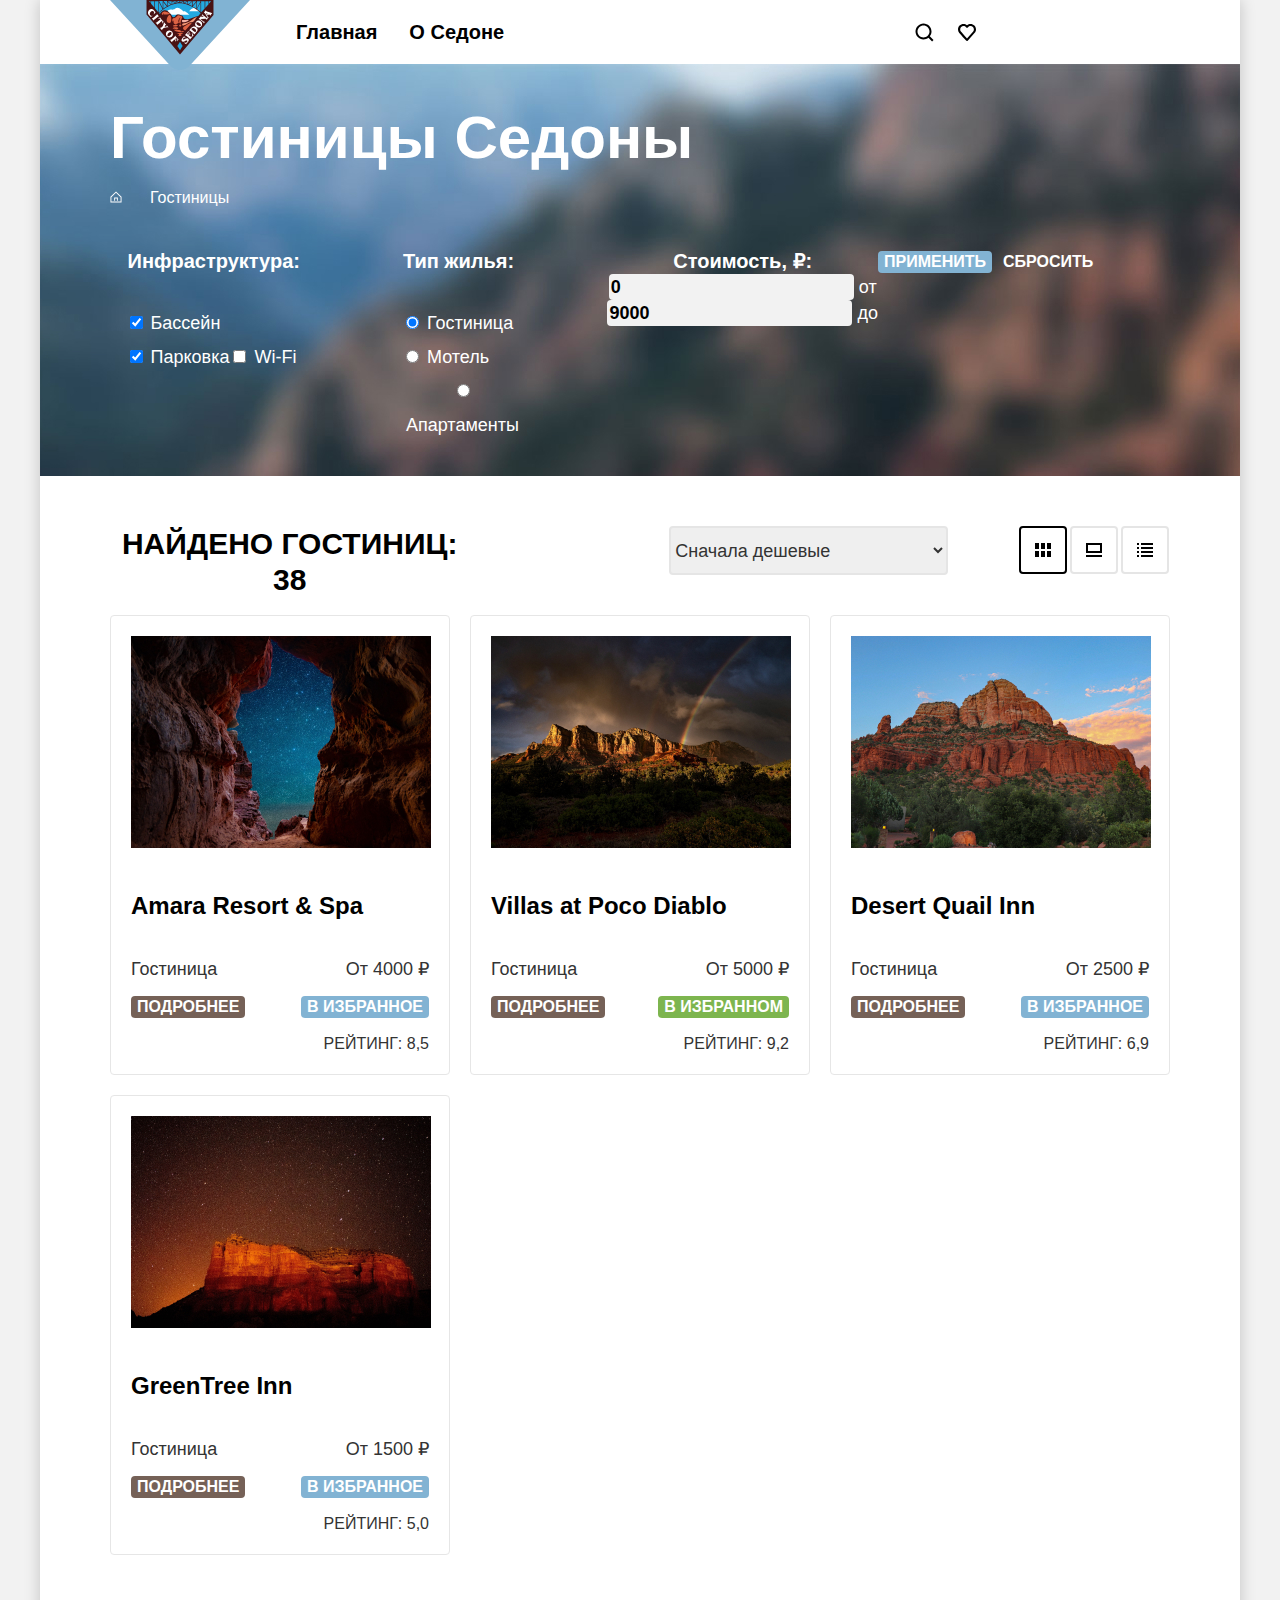
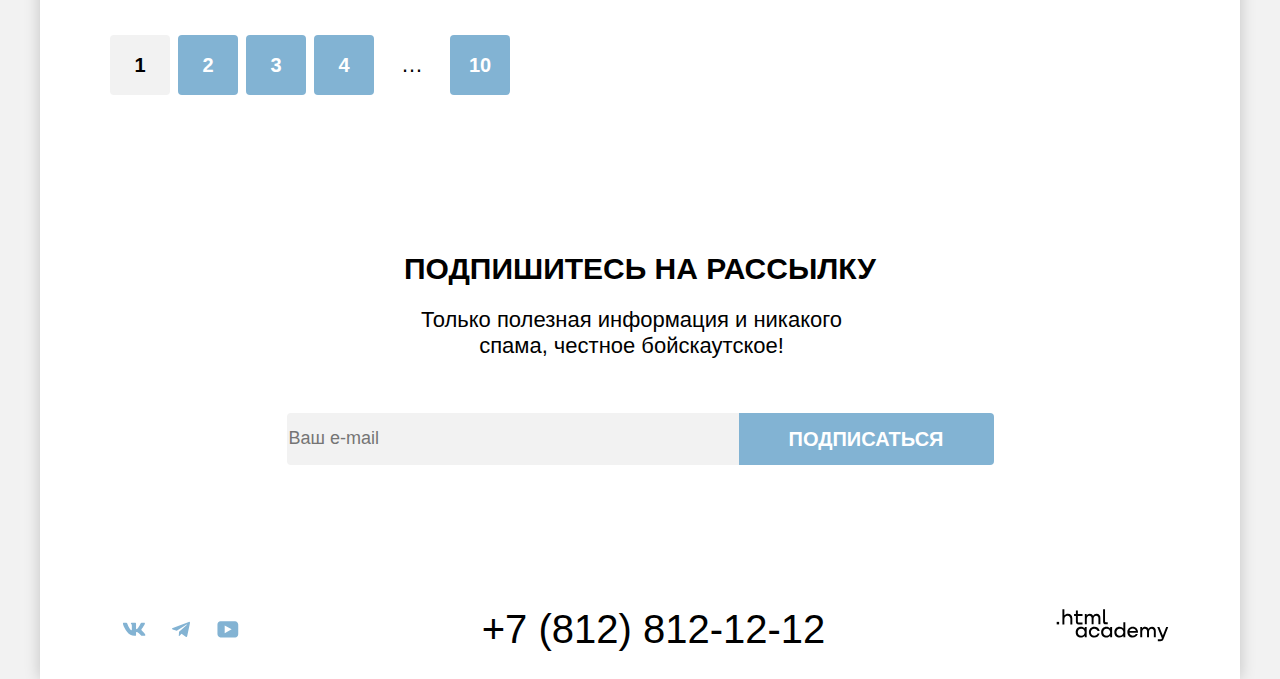
==== commit 1e333de0: "Merge pull request #7 from YanaBezg/master" ====
--- a/catalog.html
+++ b/catalog.html
@@ -164,13 +164,11 @@
                       <span class="hotel-card-type">Гостиница</span>
                       <span class="hotel-card-price">От 4000 ₽</span>
                     </div>
+                    <div class="hotel-card-buttons">
+                      <button class="button hotel-card-button button-primary" type="button">Подробнее</button>
+                      <button class="button button-secondary hotel-card-button" type="button">В избранное</button>
+                    </div>
                     <div class="hotel-card-bottom">
-                      <button class="button button-primary hotel-card-button" type="button">
-                        <span>Подробнее</span>
-                      </button>
-                      <button class="button button-secondary hotel-card-button" type="button">
-                        <span>В избранное</span>
-                      </button>
                       <div class="hotel-card-stars"></div>
                       <span class="hotel-card-rating">Рейтинг: 8,5</span>
                     </div>
@@ -186,13 +184,11 @@
                       <span class="hotel-card-type">Гостиница</span>
                       <span class="hotel-card-price">От 5000 ₽</span>
                     </div>
+                    <div class="hotel-card-buttons">
+                      <button class="button button-primary hotel-card-button" type="button">Подробнее</button>
+                      <button class="button button-secondary hotel-card-button button-active" type="button">В избранном</button>
+                    </div>
                     <div class="hotel-card-bottom">
-                      <button class="button button-primary hotel-card-button" type="button">
-                        <span>Подробнее</span>
-                      </button>
-                      <button class="button button-secondary hotel-card-button button-active" type="button">
-                        <span>В избранном</span>
-                      </button>
                       <div class="hotel-card-stars"></div>
                       <span class="hotel-card-rating">Рейтинг: 9,2</span>
                     </div>
@@ -208,13 +204,11 @@
                       <span class="hotel-card-type">Гостиница</span>
                       <span class="hotel-card-price">От 2500 ₽</span>
                     </div>
+                    <div class="hotel-card-buttons">
+                      <button class="button button-primary hotel-card-button" type="button">Подробнее</button>
+                      <button class="button button-secondary hotel-card-button" type="button">В избранное</button>
+                    </div>
                     <div class="hotel-card-bottom">
-                      <button class="button button-primary hotel-card-button" type="button">
-                        <span>Подробнее</span>
-                      </button>
-                      <button class="button button-secondary hotel-card-button" type="button">
-                        <span>В избранное</span>
-                      </button>
                       <div class="hotel-card-stars"></div>
                       <span class="hotel-card-rating">Рейтинг: 6,9</span>
                     </div>
@@ -230,13 +224,11 @@
                       <span class="hotel-card-type">Гостиница</span>
                       <span class="hotel-card-price">От 1500 ₽</span>
                     </div>
+                    <div class="hotel-card-buttons">
+                      <button class="button button-primary hotel-card-button" type="button">Подробнее</button>
+                      <button class="button button-secondary hotel-card-button" type="button">В избранное</button>
+                    </div>
                     <div class="hotel-card-bottom">
-                      <button class="button button-primary hotel-card-button" type="button">
-                        <span>Подробнее</span>
-                      </button>
-                      <button class="button button-secondary hotel-card-button" type="button">
-                        <span>В избранное</span>
-                      </button>
                       <div class="hotel-card-stars"></div>
                       <span class="hotel-card-rating">Рейтинг: 5,0</span>
                     </div>
--- a/styles/styles.css
+++ b/styles/styles.css
@@ -60,13 +60,6 @@
     box-shadow: 0 0 15px 0 rgba(0, 0, 0, 0.20);
 }
 
-/*.main-header {
-    display: flex;
-    max-height: 64px;
-    max-width: 1060px;
-    margin: 0 auto;
-}*/
-
 .container {
     max-width: 1060px;
     width: 100%;
@@ -439,10 +432,6 @@
     margin-bottom: 40px;
 }
 
-fieldset {
-    border: 0 none;
-}
-
 .filters-header-title {
     font-weight: 700;
     font-size: 60px;
@@ -481,6 +470,7 @@
   width: 150px;
   height: 157px;
   margin-right: 70px;
+  border: 0 none;
 }
 
 .filters-group-title {
@@ -507,10 +497,6 @@
     font-weight: 400;
     font-size: 18px;
     line-height: 23px;
-}
-
-.filters-price-group {
-
 }
 
 .filters-price-form input {
@@ -594,49 +580,67 @@
 }
 
 .catalog-main {
-  margin-bottom: 80px;
+    margin-bottom: 80px;
 }
 
 .catalog-list {
-  display: flex;
-  flex-wrap: wrap;
-  list-style-type: none;
-  margin: 0;
-  padding: 0;
-  gap: 20px;
-}
+    display: grid;
+    grid-template-columns: repeat(3, 340px);
+    list-style-type: none;
+    margin: 0;
+    margin-bottom: 80px;
+    padding: 0;
+    gap: 20px;
+  }
 
 .hotel-card {
     display: flex;
     flex-direction: column;
-    max-width: 340px;
     padding: 20px;
     border: 1px solid #E6E6E6;
     border-radius: 4px;
 }
 
 .hotel-card-picture {
-    display: block;
-    margin-bottom: 16px;
+    margin: 0 0 16px 0;
 }
 
 .hotel-card-title a {
     display: block;
+    margin-top: 0;
+    margin-bottom: 16px;
     font-weight: 700;
     font-size: 24px;
+    text-align: left;
     line-height: 28px;
     color: #000000;
     text-decoration: none;
 }
 
 .hotel-card-details {
+    display: flex;
+    justify-content: space-between;
     font-weight: 400;
     font-size: 18px;
     line-height: 21px;
     color: #333333;
+    margin-bottom: 16px;
+}
+
+.hotel-card-buttons {
+    display: flex;
+    justify-content: space-between;
+    margin-bottom: 16px;
+}
+
+.hotel-card-bottom {
+    display: flex;
+    justify-content: space-between;
+    margin-bottom: 0;
 }
 
 .hotel-card-button {
+    font-family: inherit;
     font-size: 16px;
     line-height: 20px;
 }
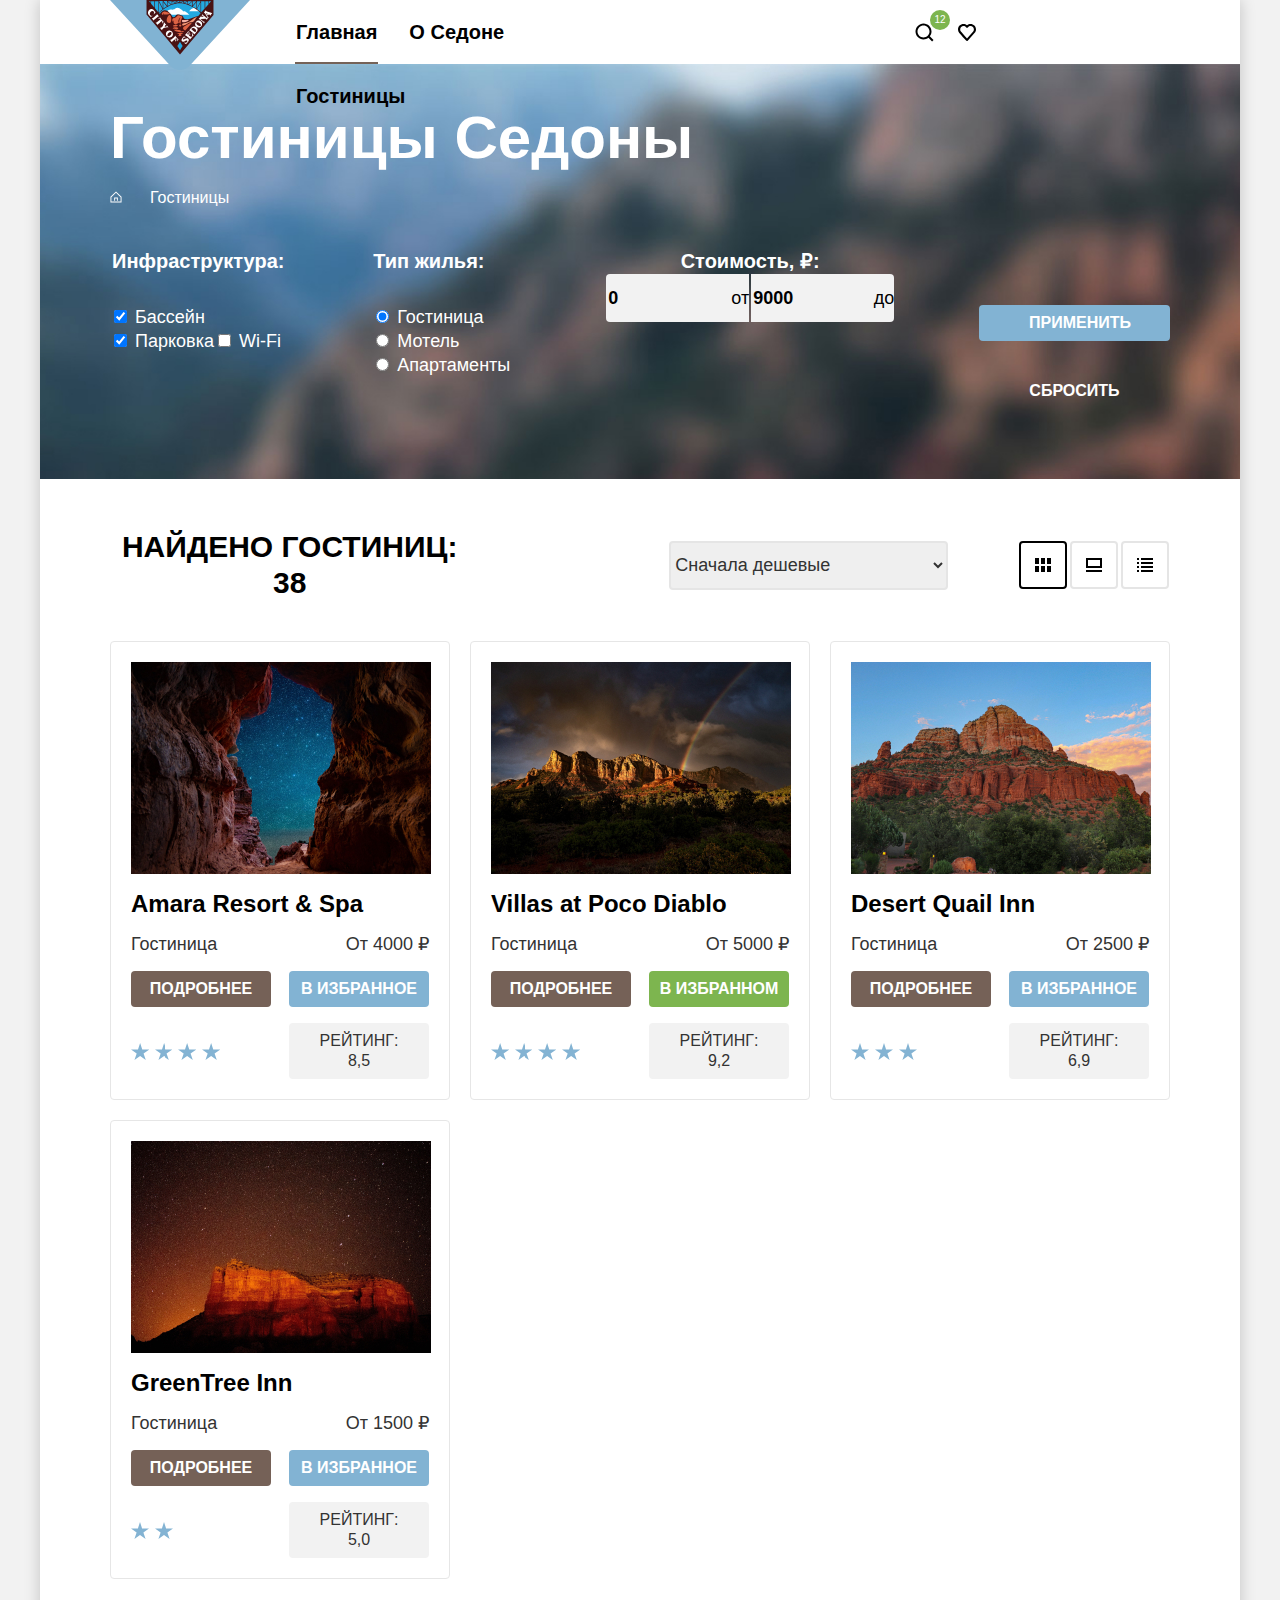
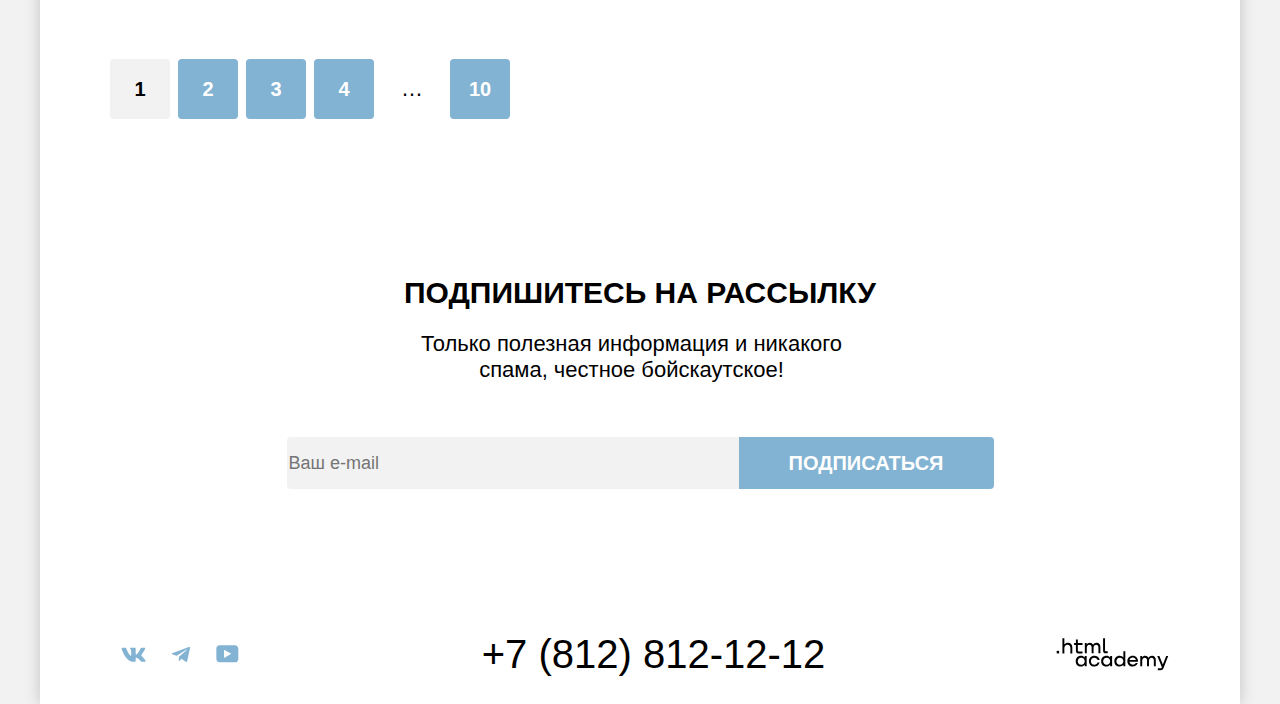
==== commit 85b17277: "Завершает Декоративные элементы всех страниц" ====
--- a/catalog.html
+++ b/catalog.html
@@ -28,12 +28,17 @@
           <ul class="navigation-user-list">
             <li class="navigation-user-item">
               <a class="navigation-user-link" href="#">
-                <img class="navigation-user-link-search" src="images/icons/search.svg" width="20" height="20" alt="Поиск.">
+                <svg aria-label="Кнопка поиска." width="20" height="20" viewBox="0 0 20 20" fill="none" xmlns="http://www.w3.org/2000/svg">
+                  <path d="M19.5 18.0083L15.8 14.3287C16.8 13.0359 17.5 11.3453 17.5 9.4558C17.5 5.08011 13.9 1.5 9.5 1.5C5.1 1.5 1.5 5.17956 1.5 9.55525C1.5 13.9309 5.1 17.511 9.5 17.511C11.3 17.511 13 16.9144 14.4 15.8204L18.1 19.5L19.5 18.0083ZM9.5 15.5221C6.2 15.5221 3.5 12.837 3.5 9.55525C3.5 6.27348 6.2 3.5884 9.5 3.5884C12.8 3.5884 15.5 6.27348 15.5 9.55525C15.5 12.837 12.8 15.5221 9.5 15.5221Z" fill="black"/>
+                  </svg>
               </a>
             </li>
             <li class="navigation-user-item">
               <a class="navigation-user-link" href="#">
-                <img class="navigation-user-link-favorites" src="images/icons/favorites.svg" width="18" height="17" alt="Избранное.">
+                <svg aria-label="Кнопка избранное." width="18" height="17" viewBox="0 0 18 17" fill="none" xmlns="http://www.w3.org/2000/svg">
+                  <path d="M8.9 17C8.6 17 8.3 16.9 8.1 16.6C2.7 10.5 1.4 9.1 1.1 8.7C0.4 7.8 0 6.6 0 5.4C0 2.4 2.4 0 5.5 0C6.8 0 8 0.5 9 1.3C10 0.5 11.3 0 12.5 0C15.5 0 18 2.4 18 5.4C18 6.7 17.5 7.9 16.7 8.8L9.7 16.7C9.5 16.9 9.3 17 8.9 17ZM2.9 7.5C3.2 7.9 6.4 11.5 9 14.4L15.2 7.4C15.7 6.9 15.9 6.2 15.9 5.4C15.9 3.6 14.4 2.1 12.6 2.1C11.6 2.1 10.6 2.6 9.9 3.4C9.6 3.7 9.3 3.8 9 3.8C8.7 3.8 8.4 3.6 8.2 3.4C7.5 2.6 6.5 2.1 5.5 2.1C3.7 2.1 2.2 3.6 2.2 5.4C2.1 6.3 2.5 7 2.9 7.5C2.8 7.5 2.8 7.5 2.9 7.5Z" fill="black"/>
+                  </svg>
+                <span class="navigation-user-favorites">12</span>
               </a>
             </li>
             <li class="navigation-user-item">
@@ -58,73 +63,77 @@
                 </li>
               </ul>
             </header>
-            <div class="filters-main">
-              <form id="filters-form" class="filters-form" action="https://echo.htmlacademy.ru/" method="get">
-                <fieldset class="filters-group">
-                  <legend class="filters-group-title">Инфраструктура:</legend>
-                  <ul class="filters-list">
-                    <li class="filters-item">
-                      <label class="filters-control">
-                        <input class="filters-control-input" type="checkbox" name="swimming-pool" checked>
-                          <span class="filters-control-label">Бассейн</span>
-                      </label>
-                    </li>
-                    <li class="filters-item">
-                      <label class="filters-control">
-                        <input class="filters-control-input" type="checkbox" name="parking" checked>
-                        <span class="filters-control-label">Парковка</span>
-                      </label>
-                    </li>
-                    <li class="filters-item">
-                      <label class="filters-control">
-                        <input class="filters-control-input" type="checkbox" name="wi-fi">
-                        <span class="filters-control-label">Wi-Fi</span>
-                      </label>
-                    </li>
-                  </ul>
-                </fieldset>
-                <fieldset class="filters-group">
-                  <legend class="filters-group-title">Тип жилья:</legend>
-                  <ul class="filters-list">
-                    <li class="filters-item">
-                      <label class="filters-control">
-                        <input class="filters-control-input" type="radio" name="hotel-type" value="hotel" checked>
-                          <span class="filters-control-label">Гостиница</span>
-                      </label>
-                    </li>
-                    <li class="filters-item">
-                      <label class="filters-control">
-                        <input class="filters-control-input" type="radio" name="hotel-type" value="motel">
-                          <span class="filters-control-label">Мотель</span>
-                      </label>
-                    </li>
-                    <li class="filters-item">
-                      <label class="filters-control">
-                        <input class="filters-control-input" type="radio" name="hotel-type" value="apartments">
-                          <span class="filters-control-label">Апартаменты</span>
-                      </label>
-                    </li>
-                  </ul>
-                </fieldset>
-                <div class="filters-price-group">
-                  <span class="filters-group-title">Стоимость, ₽:</span>
-                  <div class="filters-price">
-                    <div class="filters-price-form">
-                      <input id="filters-form-start" type="text" name="amount" value="0">
-                      <label for="filters-form-start">от</label>
-                    </div>
-                    <div class="filters-price-form">
-                      <input id="filters-form-end" type="text" name="amount" value="9000">
-                      <label for="filters-form-end">до</label>
-                    </div>
-                  </div>
+            <form id="filters-form" class="filters-form" action="https://echo.htmlacademy.ru/" method="get">
+              <fieldset class="filters-group">
+                <legend class="filters-group-title">Инфраструктура:</legend>
+                <ul class="filters-list">
+                  <li class="filters-item">
+                    <label class="filters-control">
+                      <input class="filters-control-input" type="checkbox" name="swimming-pool" checked>
+                        <span class="checkbox-decoration"></span>
+                        <span class="filters-control-label">Бассейн</span>
+                    </label>
+                  </li>
+                  <li class="filters-item">
+                    <label class="filters-control">
+                      <input class="filters-control-input" type="checkbox" name="parking" checked>
+                      <span class="checkbox-decoration"></span>
+                      <span class="filters-control-label">Парковка</span>
+                    </label>
+                  </li>
+                  <li class="filters-item">
+                    <label class="filters-control">
+                      <input class="filters-control-input" type="checkbox" name="wi-fi">
+                      <span class="checkbox-decoration"></span>
+                      <span class="filters-control-label">Wi-Fi</span>
+                    </label>
+                  </li>
+                </ul>
+              </fieldset>
+              <fieldset class="filters-group">
+                <legend class="filters-group-title">Тип жилья:</legend>
+                <ul class="filters-list">
+                  <li class="filters-item">
+                    <label class="filters-control">
+                      <input class="filters-control-input" type="radio" name="hotel-type" value="hotel" checked>
+                      <span class="radio-decoration"></span>
+                        <span class="filters-control-label">Гостиница</span>
+                    </label>
+                  </li>
+                  <li class="filters-item">
+                    <label class="filters-control">
+                      <input class="filters-control-input" type="radio" name="hotel-type" value="motel">
+                      <span class="radio-decoration"></span>
+                        <span class="filters-control-label">Мотель</span>
+                    </label>
+                  </li>
+                  <li class="filters-item">
+                    <label class="filters-control">
+                      <input class="filters-control-input" type="radio" name="hotel-type" value="apartments">
+                      <span class="radio-decoration"></span>
+                        <span class="filters-control-label">Апартаменты</span>
+                    </label>
+                  </li>
+                </ul>
+              </fieldset>
+              <div class="filters-price-group">
+                <span class="filters-group-title">Стоимость, ₽:</span>
+                <div class="filters-price">
+                  <label class="filters-price-form">
+                    <input class="filters-form-start" type="text" name="amount" value="0">
+                    <span class="filters-price-text">от</span>
+                  </label>
+                  <label class="filters-price-form">
+                    <input class="filters-form-end" type="text" name="amount" value="9000">
+                    <span class="filters-price-text">до</span>
+                  </label>
                 </div>
-                <div class="buttons">
-                  <button class="button button-apply" type="submit">Применить</button>
-                  <button class="button button-reset" type="reset">Сбросить</button>
-                </div>
-              </form>
-            </div>
+              </div>
+              <div class="buttons">
+                <button class="button button-apply" type="submit">Применить</button>
+                <button class="button button-reset" type="reset">Сбросить</button>
+              </div>
+            </form>
           </div>
         </section>
         <section class="catalog">
@@ -139,15 +148,34 @@
               </select>
               <div class="sort-buttons">
                 <a class="sort-buttons-link sort-buttons-link-current" href="#">
-                  <img class="sort-buttons-image" src="images/icons/cards.svg" width="16" height="14" alt="Показать карточки">
+                  <svg width="16" height="14" viewBox="0 0 16 14" fill="none" xmlns="http://www.w3.org/2000/svg">
+                    <path d="M4 0H0V6H4V0Z" fill="black"/>
+                    <path d="M16 0H12V6H16V0Z" fill="black"/>
+                    <path d="M10 0H6V6H10V0Z" fill="black"/>
+                    <path d="M4 8H0V14H4V8Z" fill="black"/>
+                    <path d="M16 8H12V14H16V8Z" fill="black"/>
+                    <path d="M10 8H6V14H10V8Z" fill="black"/>
+                  </svg>
                   <span class="visually-hidden">Показать карточки</span>
                 </a>
                 <a class="sort-buttons-link" href="#">
-                  <img class="sort-buttons-image" src="images/icons/sliders.svg" width="16" height="14" alt="Показать слайдеры">
+                  <svg width="16" height="14" viewBox="0 0 16 14" fill="none" xmlns="http://www.w3.org/2000/svg">
+                    <path d="M16 12H0V14H16V12Z" fill="black"/>
+                    <path d="M14 2V8H2V2H14ZM16 0H0V10H16V0Z" fill="black"/>
+                  </svg>
                   <span class="visually-hidden">Показать слайдеры</span>
                 </a>
                 <a class="sort-buttons-link" href="#">
-                  <img class="sort-buttons-image" src="images/icons/list.svg" width="16" height="14" alt="Показать список">
+                  <svg width="16" height="14" viewBox="0 0 16 14" fill="none" xmlns="http://www.w3.org/2000/svg">
+                    <path d="M2 0H0V2H2V0Z" fill="black"/>
+                    <path d="M16 0H4V2H16V0Z" fill="black"/>
+                    <path d="M2 4H0V6H2V4Z" fill="black"/>
+                    <path d="M16 4H4V6H16V4Z" fill="black"/>
+                    <path d="M2 8H0V10H2V8Z" fill="black"/>
+                    <path d="M16 8H4V10H16V8Z" fill="black"/>
+                    <path d="M2 12H0V14H2V12Z" fill="black"/>
+                    <path d="M16 12H4V14H16V12Z" fill="black"/>
+                  </svg>
                   <span class="visually-hidden">Показать список</span>
                 </a>
               </div>
@@ -169,7 +197,7 @@
                       <button class="button button-secondary hotel-card-button" type="button">В избранное</button>
                     </div>
                     <div class="hotel-card-bottom">
-                      <div class="hotel-card-stars"></div>
+                      <div class="hotel-card-stars hotel-card-stars-4"></div>
                       <span class="hotel-card-rating">Рейтинг: 8,5</span>
                     </div>
                   </div>
@@ -189,7 +217,7 @@
                       <button class="button button-secondary hotel-card-button button-active" type="button">В избранном</button>
                     </div>
                     <div class="hotel-card-bottom">
-                      <div class="hotel-card-stars"></div>
+                      <div class="hotel-card-stars hotel-card-stars-4"></div>
                       <span class="hotel-card-rating">Рейтинг: 9,2</span>
                     </div>
                   </div>
@@ -209,7 +237,7 @@
                       <button class="button button-secondary hotel-card-button" type="button">В избранное</button>
                     </div>
                     <div class="hotel-card-bottom">
-                      <div class="hotel-card-stars"></div>
+                      <div class="hotel-card-stars hotel-card-stars-3"></div>
                       <span class="hotel-card-rating">Рейтинг: 6,9</span>
                     </div>
                   </div>
@@ -229,7 +257,7 @@
                       <button class="button button-secondary hotel-card-button" type="button">В избранное</button>
                     </div>
                     <div class="hotel-card-bottom">
-                      <div class="hotel-card-stars"></div>
+                      <div class="hotel-card-stars hotel-card-stars-2"></div>
                       <span class="hotel-card-rating">Рейтинг: 5,0</span>
                     </div>
                   </div>
@@ -276,17 +304,23 @@
           <ul class="social-list">
             <li class="social-item">
               <a class="social-link social-link-vkontakte" href="https://vk.com/htmlacademy">
-                <img src="images/icons/vkontakte.svg" width="24" height="14" alt="Vkontakte.">
+                <svg class="social-link-icon" aria-label="Vkontakte." width="25" height="15" viewBox="0 0 25 15" fill="currentColor" xmlns="http://www.w3.org/2000/svg">
+                  <path fill-rule="evenodd" clip-rule="evenodd" d="M24.1164 1.80445C24.2824 1.25845 24.1164 0.856445 23.3214 0.856445H20.6964C20.0284 0.856445 19.7204 1.20345 19.5534 1.58645C19.5534 1.58645 18.2184 4.78245 16.3274 6.85845C15.7154 7.46045 15.4374 7.65145 15.1034 7.65145C14.9364 7.65145 14.6854 7.46045 14.6854 6.91345V1.80445C14.6854 1.14845 14.5014 0.856445 13.9454 0.856445H9.81738C9.40038 0.856445 9.14938 1.16045 9.14938 1.44945C9.14938 2.07045 10.0954 2.21445 10.1924 3.96245V7.76045C10.1924 8.59345 10.0394 8.74444 9.70538 8.74444C8.81538 8.74444 6.65038 5.53345 5.36538 1.85945C5.11638 1.14445 4.86438 0.856445 4.19338 0.856445H1.56638C0.816382 0.856445 0.666382 1.20345 0.666382 1.58645C0.666382 2.26845 1.55638 5.65645 4.81138 10.1374C6.98138 13.1974 10.0364 14.8564 12.8194 14.8564C14.4884 14.8564 14.6944 14.4884 14.6944 13.8534V11.5404C14.6944 10.8034 14.8524 10.6564 15.3814 10.6564C15.7714 10.6564 16.4384 10.8484 17.9964 12.3234C19.7764 14.0724 20.0694 14.8564 21.0714 14.8564H23.6964C24.4464 14.8564 24.8224 14.4884 24.6064 13.7604C24.3684 13.0364 23.5184 11.9854 22.3914 10.7384C21.7794 10.0284 20.8614 9.26345 20.5824 8.88045C20.1934 8.38945 20.3044 8.17044 20.5824 7.73345C20.5824 7.73345 23.7824 3.30745 24.1154 1.80445H24.1164Z" fill="#83B3D3"/>
+                  </svg>
               </a>
             </li>
             <li class="social-item">
               <a class="social-link social-link-telegram" href="https://t.me/htmlacademy">
-                <img src="images/icons/telegram.svg" width="18" height="16" alt="Telegram.">
+                <svg class="social-link-icon" aria-label="Telegram." width="18" height="16" viewBox="0 0 18 16" fill="currentColor" xmlns="http://www.w3.org/2000/svg">
+                  <path d="M16.785 0.955705L0.840489 7.1042C-0.247661 7.54126 -0.241365 8.14828 0.640845 8.41897L4.73445 9.69597L14.2058 3.72014C14.6537 3.44766 15.0629 3.59424 14.7265 3.89281L7.05283 10.8183H7.05103L7.05283 10.8192L6.77045 15.0387C7.18413 15.0387 7.36669 14.8489 7.59871 14.625L9.58705 12.6915L13.7229 15.7464C14.4855 16.1664 15.0332 15.9506 15.2229 15.0405L17.9379 2.2453C18.2158 1.13107 17.5126 0.626562 16.785 0.955705Z" fill="#83B3D3"/>
+                  </svg>
               </a>
             </li>
             <li class="social-item">
               <a class="social-link social-link-youtube" href="https://www.youtube.com/user/htmlacademyru">
-                <img src="images/icons/youtube.svg" width="22" height="17" alt="Youtube.">
+                <svg class="social-link-icon" aria-label="Youtube." width="23" height="18" viewBox="0 0 23 18" fill="currentColor" xmlns="http://www.w3.org/2000/svg">
+                  <path d="M18.9402 0.356445H3.50738C1.64668 0.356445 0.333252 1.9502 0.333252 3.75645V13.8502C0.333252 15.7627 1.64668 17.3564 3.50738 17.3564H19.1591C20.8009 17.3564 22.3333 15.7627 22.3333 13.9564V3.75645C22.1143 1.9502 20.8009 0.356445 18.9402 0.356445ZM7.99494 12.8939V4.81894L15.3283 8.85645L7.99494 12.8939Z" fill="#83B3D3"/>
+                  </svg>
               </a>
             </li>
           </ul>
@@ -294,7 +328,20 @@
             <a class="footer-address-phone" href="tel:+78128121212">+7 (812) 812-12-12</a>
           </address>
           <a class="footer-dev" href="https://htmlacademy.ru/">
-            <img class="footer-dev-logo" src="images/logo/dev-logo.svg" width="115" height="33" alt="Логотип разработчика .html academy.">
+            <svg class="footer-dev-logo" aria-label="Логотип разработчика .html academy." width="115" height="34" viewBox="0 0 115 34" fill="currentColor" xmlns="http://www.w3.org/2000/svg">
+              <path d="M0 13.2564V15.8564H2.5V13.2564H0Z" fill="black"/>
+              <path d="M11.6 4.85645C10 4.85645 8.8 5.55645 8 6.55645H7.9V0.356445H5.9V15.8564H7.9V10.5564C7.9 8.45645 9.2 6.95645 11.2 6.95645C13 6.95645 14.1 8.35645 14.1 10.1564V15.8564H16.1V9.75644C16.2 6.75644 14.3 4.85645 11.6 4.85645Z" fill="black"/>
+              <path d="M26.6 5.15645H21.8V1.45645H19.8V5.25645H17.9V7.25645H19.8V13.2564C19.8 14.9564 20.8 15.9564 22.5 15.9564H26.6V13.9564H22.9C22.2 13.9564 21.8 13.5564 21.8 12.8564V7.15645H26.6V5.15645Z" fill="black"/>
+              <path d="M41.1 4.95645C39.5 4.95645 38.2 5.75644 37.6 7.05645H37.5C36.9 5.85645 35.7 4.95645 34.1 4.95645C32.7 4.95645 31.6 5.75645 31 6.75645H30.9V5.15645H29V15.7564H31V10.3564C31 8.35645 32 6.85645 33.6 6.85645C35.1 6.85645 36 7.85645 36 9.45645V15.7564H38V10.1564C38 7.75645 39.4 6.85645 40.6 6.85645C42.1 6.85645 43 7.85645 43 9.45645V15.7564H45V9.25644C45.1 6.75644 43.6 4.95645 41.1 4.95645Z" fill="black"/>
+              <path d="M47.8 13.0564C47.8 14.7564 48.8 15.7564 50.6 15.7564H52.6V13.7564H50.9C50.2 13.7564 49.8 13.3564 49.8 12.6564V0.356445H47.8V13.0564Z" fill="black"/>
+              <path d="M28.9 20.0564C28 18.9564 26.7 18.2564 25 18.2564C21.9 18.2564 19.6 20.5564 19.6 23.8564C19.6 27.1564 21.9 29.4564 25 29.4564C26.8 29.4564 28 28.6564 28.8 27.5564H28.9V29.1564H30.9V18.5564H28.9V20.0564ZM25.3 27.4564C23.1 27.4564 21.7 25.8564 21.7 23.8564C21.7 21.8564 23.1 20.2564 25.3 20.2564C27.5 20.2564 28.9 21.8564 28.9 23.8564C28.9 25.7564 27.5 27.4564 25.3 27.4564Z" fill="black"/>
+              <path d="M44.2 22.3564C43.7 19.9564 41.6 18.2564 38.8 18.2564C35.4 18.2564 33.2 20.7564 33.2 23.8564C33.2 26.9564 35.4 29.4564 38.8 29.4564C41.6 29.4564 43.7 27.6564 44.2 25.2564H42.1C41.7 26.5564 40.4 27.5564 38.8 27.5564C36.6 27.5564 35.2 25.9564 35.2 23.9564C35.2 21.9564 36.6 20.3564 38.8 20.3564C40.4 20.3564 41.6 21.3564 42.1 22.5564H44.2V22.3564Z" fill="black"/>
+              <path d="M55.1 20.0564C54.2 18.9564 52.9 18.2564 51.2 18.2564C48.1 18.2564 45.8 20.5564 45.8 23.8564C45.8 27.1564 48.1 29.4564 51.2 29.4564C53 29.4564 54.2 28.6564 55 27.5564H55.1V29.1564H57.1V18.5564H55.1V20.0564ZM51.5 27.4564C49.3 27.4564 47.9 25.8564 47.9 23.8564C47.9 21.8564 49.3 20.2564 51.5 20.2564C53.7 20.2564 55.1 21.8564 55.1 23.8564C55.1 25.7564 53.6 27.4564 51.5 27.4564Z" fill="black"/>
+              <path d="M68.7 20.1564C67.8 19.0564 66.5 18.2564 64.8 18.2564C61.7 18.2564 59.4 20.5564 59.4 23.8564C59.4 27.1564 61.6 29.4564 64.8 29.4564C66.5 29.4564 67.8 28.6564 68.6 27.6564H68.7V29.1564H70.7V13.7564H68.7V20.1564ZM65.1 27.4564C62.9 27.4564 61.5 25.8564 61.5 23.8564C61.5 21.8564 62.9 20.2564 65.1 20.2564C67.3 20.2564 68.7 21.8564 68.7 23.8564C68.6 25.8564 67.2 27.4564 65.1 27.4564Z" fill="black"/>
+              <path d="M78.3 18.2564C75 18.2564 72.8 20.7564 72.8 23.8564C72.8 26.8564 74.9 29.4564 78.3 29.4564C80.8 29.4564 82.8 28.1564 83.5 25.8564H81.4C80.9 26.8564 79.8 27.4564 78.4 27.4564C76.5 27.4564 75.1 26.1564 75 24.5564H83.8C84 20.9564 81.8 18.2564 78.3 18.2564ZM78.3 20.1564C80 20.1564 81.3 21.1564 81.6 22.7564H75.1C75.4 21.2564 76.6 20.1564 78.3 20.1564Z" fill="black"/>
+              <path d="M98.2 18.2564C96.6 18.2564 95.3 19.0564 94.6 20.2564H94.5C93.9 19.0564 92.7 18.2564 91.1 18.2564C89.7 18.2564 88.6 18.9564 88 20.0564V18.5564H86.1V29.1564H88.1V23.7564C88.1 21.7564 89.1 20.3564 90.7 20.2564C92.2 20.2564 93.1 21.2564 93.1 22.8564V29.1564H95.1V23.5564C95.1 21.1564 96.5 20.2564 97.7 20.2564C99.2 20.2564 100.1 21.2564 100.1 22.8564V29.1564H102.1V22.6564C102.2 20.0564 100.7 18.2564 98.2 18.2564Z" fill="black"/>
+              <path d="M109.4 27.3564L105.8 18.4564H103.6L108.4 30.0564C108.1 30.9564 107.7 31.2564 106.7 31.2564H104.2V33.2564H106.7C108.5 33.2564 109.5 32.4564 110.2 30.6564L114.9 18.4564H112.8L109.4 27.3564Z" fill="black"/>
+              </svg>
           </a>
         </div>
       </footer>
--- a/styles/styles.css
+++ b/styles/styles.css
@@ -27,7 +27,7 @@
 body {
     margin: 0 auto;
     height: 100%;
-    max-width: 1280px;
+    min-width: 1280px;
     font-family: "PT Sans", sans-serif;
     font-weight: 400;
     font-size: 18px;
@@ -117,7 +117,27 @@
     color: #000000;
     text-decoration: none;
     padding: 20px 16px;
-
+    position: relative;
+}
+
+.header-navigation-link-current::before {
+  position: absolute;
+  bottom: 0;
+  height: 2px;
+  left: 15px;
+  right: 15px;
+  background-color: #756257;
+  content: "";
+}
+
+.header-navigation-link:hover::before {
+  position: absolute;
+  bottom: 0;
+  height: 2px;
+  left: 15px;
+  right: 15px;
+  background-color: #756257;
+  content: "";
 }
 
 .navigation-user-link {
@@ -125,6 +145,22 @@
     padding: 22px 12px;
 }
 
+.navigation-user-favorites {
+  display: flex;
+  position: absolute;
+  background: #7DB54F;
+  font-size: 10px;
+  line-height: 10px;
+  color:#FFF;
+  border-radius: 10px;
+  right: 330px;
+  top: 10px;
+  min-width: 20px;
+  min-height: 20px;
+  justify-content: center;
+  align-items: center;
+}
+
 .button {
     font-family: inherit;
     font-weight: 700;
@@ -139,6 +175,17 @@
 .button-primary {
     color: #FFFFFF;
     background-color: #756157;
+}
+
+.button-primary:hover {
+  background-color: #615048;
+}
+.button-primary:focus {
+  background-color: #615048;
+}
+.button-primary:active {
+  background-color: #756157;
+  color: #FFFFFF4D;
 }
 
 .navigation-user-button {
@@ -192,9 +239,28 @@
 
 .advantages-card {
     width: 400px;
-    max-height: 385px;
-    padding: 102px 85px;
+    min-height: 385px;
+    padding: 112px 85px;
     margin: 0;
+}
+
+.line-card-bright::after {
+  margin: 30px auto -30px;
+  width: 60px;
+  height: 2px;
+  background-color: #FFFFFF4D;
+  content: "";
+  display: block;
+}
+
+.line-card-light::after,
+.line-card-medium::after {
+  margin: 30px auto -30px;
+  width: 60px;
+  height: 2px;
+  background-color: #0000004D;
+  content: "";
+  display: block;
 }
 
 .advantages-image {
@@ -226,8 +292,7 @@
     text-align: center;
     color: #000000;
     padding: 0;
-    margin: 0 auto;
-    margin-bottom: 62px;
+    margin: 0 auto 62px;
     max-width: 175px;
 }
 
@@ -241,6 +306,7 @@
 
 .advantages-card-bright {
     background-color: #82B3D3;
+    padding: 102px 85px;
 }
 
 .advantages-card-bright h3, .advantages-card-bright p {
@@ -267,13 +333,18 @@
 
 .services-list {
     display: flex;
+    flex-wrap: wrap;
     padding: 0;
     margin: 0;
+    list-style-type: none;
 }
 
 .services-card {
     padding: 81px 85px;
-    max-width: 400px;
+    width: 400px;
+    min-height: 385px;
+    margin: 0;
+    position: relative;
 }
 
 .services-card-title {
@@ -364,9 +435,27 @@
     height: 52px;
 }
 
+.newsletter-field:focus {
+  outline: 3px solid #83B3D3;
+}
+.newsletter-field:hover {
+  background-color: #E6E6E6;
+}
+
 .button-secondary {
     color: #FFFFFF;
     background-color: #82B3D3;
+}
+
+.button-secondary:hover {
+  background-color: #68A2CA;
+}
+.button-secondary:focus {
+  background-color: #68A2CA;
+  color: #FFFFFF4D;
+}
+.button-secondary:active {
+  background-color: #82B3D3;
 }
 
 .button-secondary-newsletter {
@@ -384,6 +473,19 @@
     margin: 0 auto;
     padding-top: 40px;
     padding-bottom: 30px;
+    align-items: center;
+}
+
+.footer-dev-logo {
+  display:block;
+  max-height: 33px;
+}
+
+.footer-dev-logo:hover {
+  fill: #756157;
+}
+.footer-dev-logo:focus {
+  fill: #756157;
 }
 
 .social-list {
@@ -396,12 +498,19 @@
 }
 
 .social-link {
-  display: flex;
-  margin: 0 auto;
-  width: 47px;
-  height: 40px;
-  align-items: center;
-  justify-content: center;
+    display: flex;
+    margin: 0 auto;
+    width: 47px;
+    height: 40px;
+    align-items: center;
+    justify-content: center;
+}
+
+.social-link-icon:hover {
+  fill: #68A2CA;
+}
+.social-link-icon:focus {
+  fill: #68A2CA4D;
 }
 
 .footer-address-phone {
@@ -412,6 +521,13 @@
     text-align: center;
     text-decoration: none;
     font-style: normal;
+}
+
+.footer-address-phone:hover {
+  color: #756157;
+}
+.footer-address-phone:focus {
+  color: #756157;
 }
 
 .filters {
@@ -457,19 +573,17 @@
     margin-right: 28px;
 }
 
-.filters-main {
+.filters-form {
   display: flex;
   justify-content: space-between;
-}
-
-.filters-form {
-  display: flex;
+  gap: 70px;
 }
 
 .filters-group {
   width: 150px;
   height: 157px;
-  margin-right: 70px;
+  margin: 0;
+  padding: 0;
   border: 0 none;
 }
 
@@ -489,16 +603,49 @@
   margin: 0;
 }
 
-.filters-control-input {
-  margin-bottom: 16px;
-}
-
 .filters-control-label {
     font-weight: 400;
     font-size: 18px;
     line-height: 23px;
 }
 
+.filters-price-group {
+    max-width: 288px;
+}
+
+.filters-price {
+    display: grid;
+    grid-template-columns: 1fr 1fr;
+    gap: 2px;
+}
+
+.filters-price-form {
+  position: relative;
+}
+
+.filters-price-text {
+  position: absolute;
+  right: 0;
+  top: 50%;
+  transform: translateY(-50%);
+  font-weight: 400;
+  font-size: 18px;
+  line-height: 24px;
+  color: #000000;
+}
+
+.filters-form-start {
+    width: 100%;
+    height: 48px;
+    border-radius: 4px 0 0 4px;
+}
+
+.filters-form-end {
+    width: 100%;
+    height: 48px;
+    border-radius: 0 4px 4px 0;
+}
+
 .filters-price-form input {
     font-weight: 700;
     font-size: 18px;
@@ -506,33 +653,42 @@
     color: #000000;
     background-color: #F2F2F2;
     border: none;
-    border-radius: 4px;
+}
+
+.buttons {
+    max-width: 191px;
+    padding-top: 56px;
 }
 
 .button-apply {
+    width: 100%;
     font-weight: 700;
     font-size: 16px;
     line-height: 20px;
     color: #FFFFFF;
     background-color: #82B3D3;
+    margin-bottom: 32px;
+    padding: 8px 50px;
 }
 
 .button-reset {
+    width: 100%;
     font-weight: 700;
     font-size: 16px;
     line-height: 20px;
     color: #FFFFFF;
     background-color: transparent;
+    padding: 8px 50px;
 }
 
 .catalog-container {
-  padding-top: 50px;
-  padding-bottom: 60px;
+    padding-top: 50px;
+    padding-bottom: 60px;
 }
 
 .catalog-navigation {
     display: flex;
-    max-height: 49px;
+    align-items: center;
     margin-top: 0;
     margin-bottom: 40px;
 }
@@ -543,8 +699,7 @@
     line-height: 36px;
     text-transform: uppercase;
     color: #000000;
-    margin-top: 0;
-    margin-right: 200px;
+    margin: 0;
 }
 
 .select-control {
@@ -554,7 +709,9 @@
     line-height: 21px;
     color: #333333;
     width: 292px;
+    height: 49px;
     margin-right: 70px;
+    margin-left:200px;
     border: 2px solid #E5E5E5;
     border-radius: 4px;
 }
@@ -591,7 +748,7 @@
     margin-bottom: 80px;
     padding: 0;
     gap: 20px;
-  }
+}
 
 .hotel-card {
     display: flex;
@@ -599,19 +756,27 @@
     padding: 20px;
     border: 1px solid #E6E6E6;
     border-radius: 4px;
+    gap: 16px;
 }
 
 .hotel-card-picture {
-    margin: 0 0 16px 0;
+    display: block;
+    height: 212px;
+    width: 300px;
+}
+
+.hotel-card-image {
+    object-fit: cover;
+}
+
+.hotel-card-title {
+    margin: 0;
+    text-align: left;
 }
 
 .hotel-card-title a {
-    display: block;
-    margin-top: 0;
-    margin-bottom: 16px;
     font-weight: 700;
     font-size: 24px;
-    text-align: left;
     line-height: 28px;
     color: #000000;
     text-decoration: none;
@@ -624,46 +789,69 @@
     font-size: 18px;
     line-height: 21px;
     color: #333333;
-    margin-bottom: 16px;
 }
 
 .hotel-card-buttons {
     display: flex;
     justify-content: space-between;
-    margin-bottom: 16px;
-}
-
-.hotel-card-bottom {
-    display: flex;
-    justify-content: space-between;
-    margin-bottom: 0;
 }
 
 .hotel-card-button {
-    font-family: inherit;
     font-size: 16px;
     line-height: 20px;
+    width: 140px;
+    height: 36px;
 }
 
 .button-active {
     background-color: #7DB54F;
 }
 
+.hotel-card-bottom {
+  display: flex;
+  justify-content: space-between;
+  margin-bottom: 0;
+}
+
+.hotel-card-stars-4 {
+    width: 89px;
+}
+
+.hotel-card-stars-3 {
+    width: 66px;
+}
+
+.hotel-card-stars-2 {
+    width: 42px;
+}
+
+.hotel-card-stars {
+    height: 17px;
+    margin: auto 0;
+    background-image: url("../images/catalog/star.svg");
+    background-repeat: space no-repeat;
+}
+
 .hotel-card-rating {
+    margin: auto 0;
+    padding: 8px 20px;
     font-weight: 400;
     font-size: 16px;
     line-height: 20px;
     text-transform: uppercase;
     color: #333333;
+    width: 140px;
+    background-color: #F2F2F2;
+    border-radius: 4px;
 }
 
 .pagination {
-  display: flex;
-  flex-wrap: wrap;
-  padding: 0;
-  margin: 0;
-  list-style-type: none;
-  gap: 8px;
+    display: flex;
+    flex-wrap: wrap;
+    padding: 0;
+    margin: 0;
+    list-style-type: none;
+    gap: 8px;
 }
 
 .pagination-link {
@@ -698,7 +886,7 @@
 }
 
 .newsletter {
-    min-height: 414.86px;
+    min-height: 415px;
 }
 .newsletter .newsletter-title, .newsletter .newsletter-description {
     color: #000000;
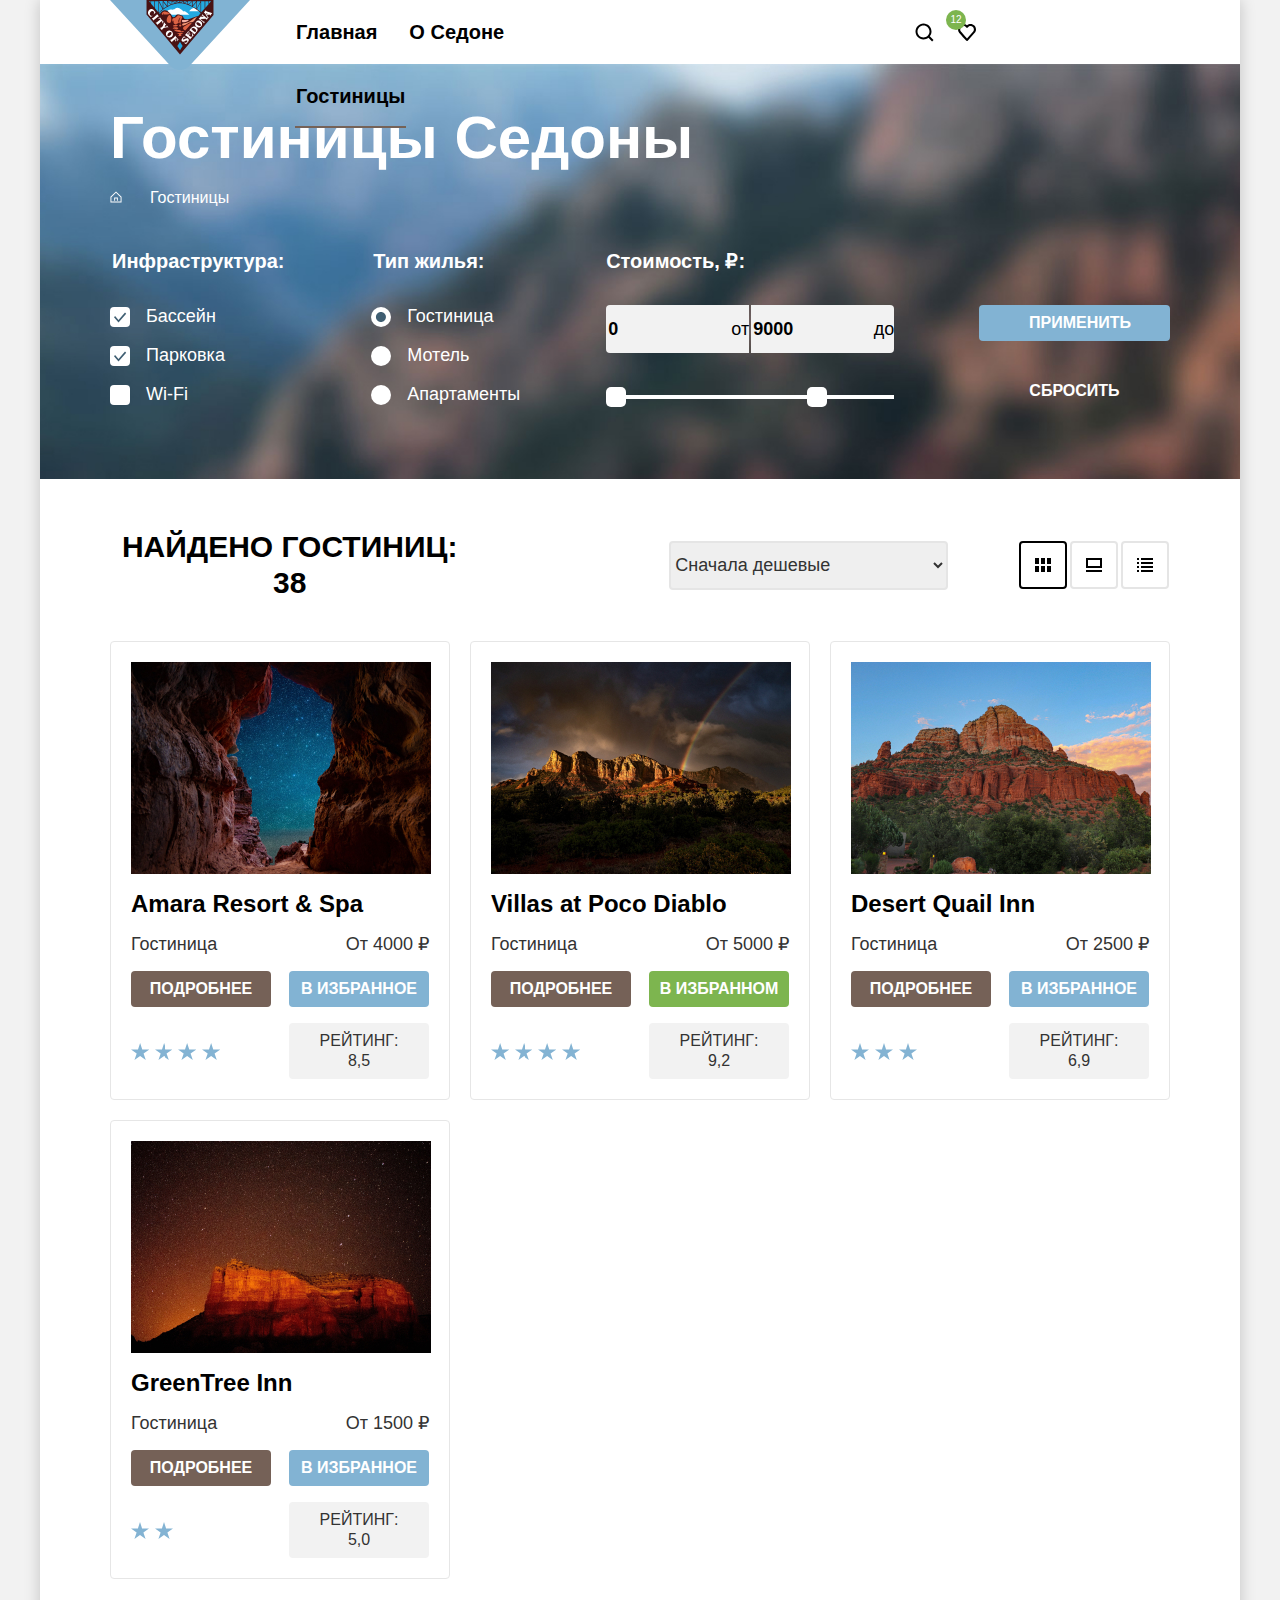
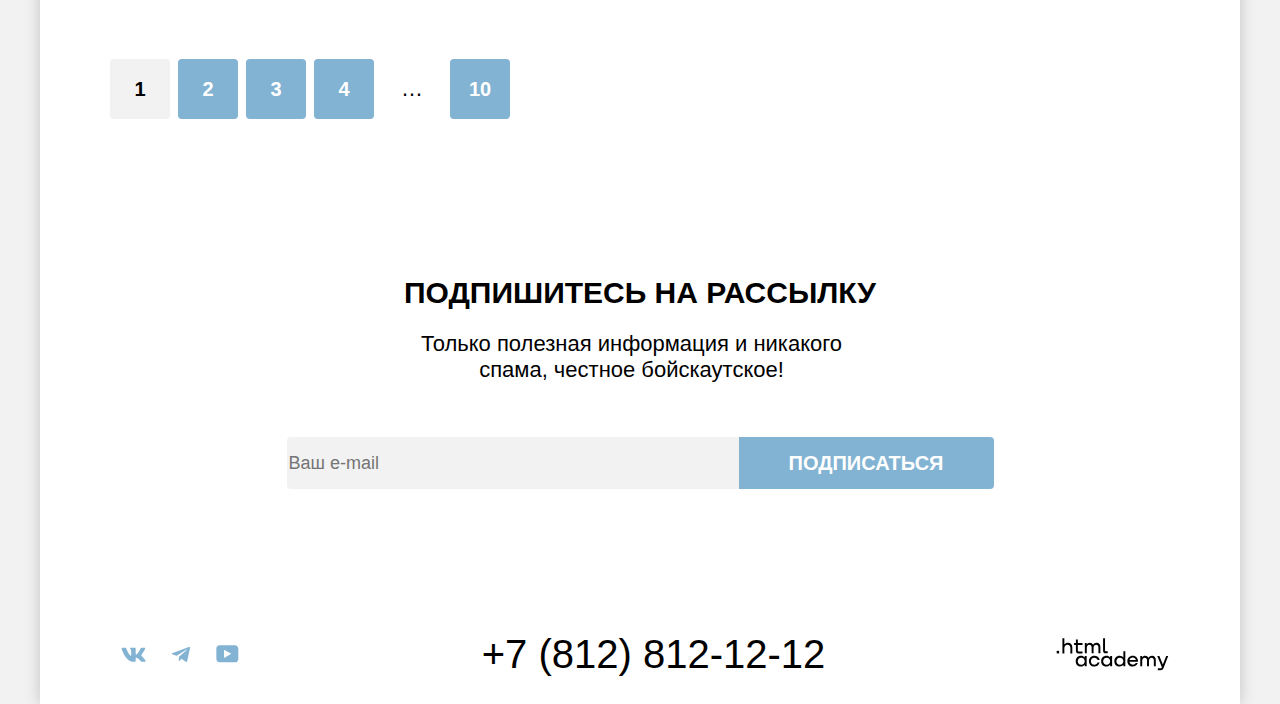
==== commit 0d75d585: "Исправляет замечания" ====
--- a/catalog.html
+++ b/catalog.html
@@ -4,6 +4,8 @@
     <meta charset="utf-8">
     <title>Каталог отелей Седоны</title>
     <link rel="stylesheet" href="styles/styles.css">
+    <link rel="icon" href="favicon.ico">
+    <link rel="icon" type="image/png" href="images/icons/favicon.png">
   </head>
   <body>
     <div class="page-container">
@@ -15,31 +17,31 @@
             </a>
             <ul class="header-navigation-list">
               <li class="header-navigation-item">
-                <a class="header-navigation-link header-navigation-link-current" href="index.html">Главная</a>
+                <a class="header-navigation-link" href="index.html">Главная</a>
               </li>
               <li class="header-navigation-item">
                 <a class="header-navigation-link" href="#">О Седоне</a>
               </li>
               <li class="header-navigation-item">
-                <a class="header-navigation-link" href="catalog.html">Гостиницы</a>
+                <a class="header-navigation-link header-navigation-link-current">Гостиницы</a>
               </li>
             </ul>
           </nav>
           <ul class="navigation-user-list">
             <li class="navigation-user-item">
               <a class="navigation-user-link" href="#">
-                <svg aria-label="Кнопка поиска." width="20" height="20" viewBox="0 0 20 20" fill="none" xmlns="http://www.w3.org/2000/svg">
+                <svg aria-label="Кнопка поиска." role="img" width="20" height="20" viewBox="0 0 20 20" fill="none" xmlns="http://www.w3.org/2000/svg">
                   <path d="M19.5 18.0083L15.8 14.3287C16.8 13.0359 17.5 11.3453 17.5 9.4558C17.5 5.08011 13.9 1.5 9.5 1.5C5.1 1.5 1.5 5.17956 1.5 9.55525C1.5 13.9309 5.1 17.511 9.5 17.511C11.3 17.511 13 16.9144 14.4 15.8204L18.1 19.5L19.5 18.0083ZM9.5 15.5221C6.2 15.5221 3.5 12.837 3.5 9.55525C3.5 6.27348 6.2 3.5884 9.5 3.5884C12.8 3.5884 15.5 6.27348 15.5 9.55525C15.5 12.837 12.8 15.5221 9.5 15.5221Z" fill="black"/>
                   </svg>
               </a>
             </li>
             <li class="navigation-user-item">
               <a class="navigation-user-link" href="#">
-                <svg aria-label="Кнопка избранное." width="18" height="17" viewBox="0 0 18 17" fill="none" xmlns="http://www.w3.org/2000/svg">
+                <svg aria-label="Кнопка избранное." role="img" width="18" height="17" viewBox="0 0 18 17" fill="none" xmlns="http://www.w3.org/2000/svg">
                   <path d="M8.9 17C8.6 17 8.3 16.9 8.1 16.6C2.7 10.5 1.4 9.1 1.1 8.7C0.4 7.8 0 6.6 0 5.4C0 2.4 2.4 0 5.5 0C6.8 0 8 0.5 9 1.3C10 0.5 11.3 0 12.5 0C15.5 0 18 2.4 18 5.4C18 6.7 17.5 7.9 16.7 8.8L9.7 16.7C9.5 16.9 9.3 17 8.9 17ZM2.9 7.5C3.2 7.9 6.4 11.5 9 14.4L15.2 7.4C15.7 6.9 15.9 6.2 15.9 5.4C15.9 3.6 14.4 2.1 12.6 2.1C11.6 2.1 10.6 2.6 9.9 3.4C9.6 3.7 9.3 3.8 9 3.8C8.7 3.8 8.4 3.6 8.2 3.4C7.5 2.6 6.5 2.1 5.5 2.1C3.7 2.1 2.2 3.6 2.2 5.4C2.1 6.3 2.5 7 2.9 7.5C2.8 7.5 2.8 7.5 2.9 7.5Z" fill="black"/>
                   </svg>
-                <span class="navigation-user-favorites">12</span>
-              </a>
+              </a>
+              <span class="navigation-user-favorites">12</span>
             </li>
             <li class="navigation-user-item">
               <button class="button button-primary navigation-user-button" type="button">Хочу сюда!</button>
@@ -59,7 +61,7 @@
                   </a>
                 </li>
                 <li class="breadcrumbs-item">
-                  <a class="breadcrumbs-link" href="catalog.html">Гостиницы</a>
+                  <a class="breadcrumbs-link">Гостиницы</a>
                 </li>
               </ul>
             </header>
@@ -70,22 +72,19 @@
                   <li class="filters-item">
                     <label class="filters-control">
                       <input class="filters-control-input" type="checkbox" name="swimming-pool" checked>
-                        <span class="checkbox-decoration"></span>
                         <span class="filters-control-label">Бассейн</span>
                     </label>
                   </li>
                   <li class="filters-item">
                     <label class="filters-control">
                       <input class="filters-control-input" type="checkbox" name="parking" checked>
-                      <span class="checkbox-decoration"></span>
-                      <span class="filters-control-label">Парковка</span>
+                        <span class="filters-control-label">Парковка</span>
                     </label>
                   </li>
                   <li class="filters-item">
                     <label class="filters-control">
                       <input class="filters-control-input" type="checkbox" name="wi-fi">
-                      <span class="checkbox-decoration"></span>
-                      <span class="filters-control-label">Wi-Fi</span>
+                        <span class="filters-control-label">Wi-Fi</span>
                     </label>
                   </li>
                 </ul>
@@ -95,22 +94,19 @@
                 <ul class="filters-list">
                   <li class="filters-item">
                     <label class="filters-control">
-                      <input class="filters-control-input" type="radio" name="hotel-type" value="hotel" checked>
-                      <span class="radio-decoration"></span>
+                      <input class="filters-control-input" type="radio" name="housing-type" value="hotel" checked>
                         <span class="filters-control-label">Гостиница</span>
                     </label>
                   </li>
                   <li class="filters-item">
                     <label class="filters-control">
-                      <input class="filters-control-input" type="radio" name="hotel-type" value="motel">
-                      <span class="radio-decoration"></span>
+                      <input class="filters-control-input" type="radio" name="housing-type" value="motel">
                         <span class="filters-control-label">Мотель</span>
                     </label>
                   </li>
                   <li class="filters-item">
                     <label class="filters-control">
-                      <input class="filters-control-input" type="radio" name="hotel-type" value="apartments">
-                      <span class="radio-decoration"></span>
+                      <input class="filters-control-input" type="radio" name="housing-type" value="apartments">
                         <span class="filters-control-label">Апартаменты</span>
                     </label>
                   </li>
@@ -127,6 +123,18 @@
                     <input class="filters-form-end" type="text" name="amount" value="9000">
                     <span class="filters-price-text">до</span>
                   </label>
+                </div>
+                <div class="range">
+                  <div class="range-scale">
+                    <div class="range-bar" style="left: 10px; width: 201px">
+                      <button class="range-toggle toggle-min">
+                        <span class="visually-hidden">Изменить минимальную цену</span>
+                      </button>
+                      <button class="range-toggle toggle-max">
+                        <span class="visually-hidden">Изменить максимальную цену</span>
+                      </button>
+                    </div>
+                  </div>
                 </div>
               </div>
               <div class="buttons">
@@ -148,7 +156,7 @@
               </select>
               <div class="sort-buttons">
                 <a class="sort-buttons-link sort-buttons-link-current" href="#">
-                  <svg width="16" height="14" viewBox="0 0 16 14" fill="none" xmlns="http://www.w3.org/2000/svg">
+                  <svg role="img" width="16" height="14" viewBox="0 0 16 14" fill="none" xmlns="http://www.w3.org/2000/svg">
                     <path d="M4 0H0V6H4V0Z" fill="black"/>
                     <path d="M16 0H12V6H16V0Z" fill="black"/>
                     <path d="M10 0H6V6H10V0Z" fill="black"/>
@@ -159,14 +167,14 @@
                   <span class="visually-hidden">Показать карточки</span>
                 </a>
                 <a class="sort-buttons-link" href="#">
-                  <svg width="16" height="14" viewBox="0 0 16 14" fill="none" xmlns="http://www.w3.org/2000/svg">
+                  <svg role="img" width="16" height="14" viewBox="0 0 16 14" fill="none" xmlns="http://www.w3.org/2000/svg">
                     <path d="M16 12H0V14H16V12Z" fill="black"/>
                     <path d="M14 2V8H2V2H14ZM16 0H0V10H16V0Z" fill="black"/>
                   </svg>
                   <span class="visually-hidden">Показать слайдеры</span>
                 </a>
                 <a class="sort-buttons-link" href="#">
-                  <svg width="16" height="14" viewBox="0 0 16 14" fill="none" xmlns="http://www.w3.org/2000/svg">
+                  <svg role="img" width="16" height="14" viewBox="0 0 16 14" fill="none" xmlns="http://www.w3.org/2000/svg">
                     <path d="M2 0H0V2H2V0Z" fill="black"/>
                     <path d="M16 0H4V2H16V0Z" fill="black"/>
                     <path d="M2 4H0V6H2V4Z" fill="black"/>
@@ -304,21 +312,21 @@
           <ul class="social-list">
             <li class="social-item">
               <a class="social-link social-link-vkontakte" href="https://vk.com/htmlacademy">
-                <svg class="social-link-icon" aria-label="Vkontakte." width="25" height="15" viewBox="0 0 25 15" fill="currentColor" xmlns="http://www.w3.org/2000/svg">
+                <svg class="social-link-icon" aria-label="Vkontakte." role="img" width="25" height="15" viewBox="0 0 25 15" fill="currentColor" xmlns="http://www.w3.org/2000/svg">
                   <path fill-rule="evenodd" clip-rule="evenodd" d="M24.1164 1.80445C24.2824 1.25845 24.1164 0.856445 23.3214 0.856445H20.6964C20.0284 0.856445 19.7204 1.20345 19.5534 1.58645C19.5534 1.58645 18.2184 4.78245 16.3274 6.85845C15.7154 7.46045 15.4374 7.65145 15.1034 7.65145C14.9364 7.65145 14.6854 7.46045 14.6854 6.91345V1.80445C14.6854 1.14845 14.5014 0.856445 13.9454 0.856445H9.81738C9.40038 0.856445 9.14938 1.16045 9.14938 1.44945C9.14938 2.07045 10.0954 2.21445 10.1924 3.96245V7.76045C10.1924 8.59345 10.0394 8.74444 9.70538 8.74444C8.81538 8.74444 6.65038 5.53345 5.36538 1.85945C5.11638 1.14445 4.86438 0.856445 4.19338 0.856445H1.56638C0.816382 0.856445 0.666382 1.20345 0.666382 1.58645C0.666382 2.26845 1.55638 5.65645 4.81138 10.1374C6.98138 13.1974 10.0364 14.8564 12.8194 14.8564C14.4884 14.8564 14.6944 14.4884 14.6944 13.8534V11.5404C14.6944 10.8034 14.8524 10.6564 15.3814 10.6564C15.7714 10.6564 16.4384 10.8484 17.9964 12.3234C19.7764 14.0724 20.0694 14.8564 21.0714 14.8564H23.6964C24.4464 14.8564 24.8224 14.4884 24.6064 13.7604C24.3684 13.0364 23.5184 11.9854 22.3914 10.7384C21.7794 10.0284 20.8614 9.26345 20.5824 8.88045C20.1934 8.38945 20.3044 8.17044 20.5824 7.73345C20.5824 7.73345 23.7824 3.30745 24.1154 1.80445H24.1164Z" fill="#83B3D3"/>
                   </svg>
               </a>
             </li>
             <li class="social-item">
               <a class="social-link social-link-telegram" href="https://t.me/htmlacademy">
-                <svg class="social-link-icon" aria-label="Telegram." width="18" height="16" viewBox="0 0 18 16" fill="currentColor" xmlns="http://www.w3.org/2000/svg">
+                <svg class="social-link-icon" aria-label="Telegram." role="img" width="18" height="16" viewBox="0 0 18 16" fill="currentColor" xmlns="http://www.w3.org/2000/svg">
                   <path d="M16.785 0.955705L0.840489 7.1042C-0.247661 7.54126 -0.241365 8.14828 0.640845 8.41897L4.73445 9.69597L14.2058 3.72014C14.6537 3.44766 15.0629 3.59424 14.7265 3.89281L7.05283 10.8183H7.05103L7.05283 10.8192L6.77045 15.0387C7.18413 15.0387 7.36669 14.8489 7.59871 14.625L9.58705 12.6915L13.7229 15.7464C14.4855 16.1664 15.0332 15.9506 15.2229 15.0405L17.9379 2.2453C18.2158 1.13107 17.5126 0.626562 16.785 0.955705Z" fill="#83B3D3"/>
                   </svg>
               </a>
             </li>
             <li class="social-item">
               <a class="social-link social-link-youtube" href="https://www.youtube.com/user/htmlacademyru">
-                <svg class="social-link-icon" aria-label="Youtube." width="23" height="18" viewBox="0 0 23 18" fill="currentColor" xmlns="http://www.w3.org/2000/svg">
+                <svg class="social-link-icon" aria-label="Youtube." role="img" width="23" height="18" viewBox="0 0 23 18" fill="currentColor" xmlns="http://www.w3.org/2000/svg">
                   <path d="M18.9402 0.356445H3.50738C1.64668 0.356445 0.333252 1.9502 0.333252 3.75645V13.8502C0.333252 15.7627 1.64668 17.3564 3.50738 17.3564H19.1591C20.8009 17.3564 22.3333 15.7627 22.3333 13.9564V3.75645C22.1143 1.9502 20.8009 0.356445 18.9402 0.356445ZM7.99494 12.8939V4.81894L15.3283 8.85645L7.99494 12.8939Z" fill="#83B3D3"/>
                   </svg>
               </a>
@@ -328,7 +336,7 @@
             <a class="footer-address-phone" href="tel:+78128121212">+7 (812) 812-12-12</a>
           </address>
           <a class="footer-dev" href="https://htmlacademy.ru/">
-            <svg class="footer-dev-logo" aria-label="Логотип разработчика .html academy." width="115" height="34" viewBox="0 0 115 34" fill="currentColor" xmlns="http://www.w3.org/2000/svg">
+            <svg class="footer-dev-logo" aria-label="Логотип разработчика .html academy." role="img" width="115" height="34" viewBox="0 0 115 34" fill="currentColor" xmlns="http://www.w3.org/2000/svg">
               <path d="M0 13.2564V15.8564H2.5V13.2564H0Z" fill="black"/>
               <path d="M11.6 4.85645C10 4.85645 8.8 5.55645 8 6.55645H7.9V0.356445H5.9V15.8564H7.9V10.5564C7.9 8.45645 9.2 6.95645 11.2 6.95645C13 6.95645 14.1 8.35645 14.1 10.1564V15.8564H16.1V9.75644C16.2 6.75644 14.3 4.85645 11.6 4.85645Z" fill="black"/>
               <path d="M26.6 5.15645H21.8V1.45645H19.8V5.25645H17.9V7.25645H19.8V13.2564C19.8 14.9564 20.8 15.9564 22.5 15.9564H26.6V13.9564H22.9C22.2 13.9564 21.8 13.5564 21.8 12.8564V7.15645H26.6V5.15645Z" fill="black"/>
--- a/styles/styles.css
+++ b/styles/styles.css
@@ -1,39 +1,39 @@
 @font-face {
-    font-family: "PT Sans";
-    font-style: normal;
-    font-weight: 400;
-    src: url(../fonts/ptsans-400.woff2) format(woff2);
-    font-display: swap;
+  font-family: "PT Sans";
+  font-style: normal;
+  font-weight: 400;
+  src: url(../fonts/ptsans-400.woff2) format(woff2);
+  font-display: swap;
 }
 
 @font-face {
-    font-family: "PT Sans";
-    font-style: normal;
-    font-weight: 700;
-    src: url(../fonts/ptsans-700.woff2) format(woff2);
-    font-display: swap;
+  font-family: "PT Sans";
+  font-style: normal;
+  font-weight: 700;
+  src: url(../fonts/ptsans-700.woff2) format(woff2);
+  font-display: swap;
 }
 
 *,
 *:before,
 *:after {
-    box-sizing: border-box;
+  box-sizing: border-box;
 }
 
 html {
-    height: 100%;
+  height: 100%;
 }
 
 body {
-    margin: 0 auto;
-    height: 100%;
-    min-width: 1280px;
-    font-family: "PT Sans", sans-serif;
-    font-weight: 400;
-    font-size: 18px;
-    line-height: 24px;
-    color: #000000;
-    background-color: #F2F2F2;
+  margin: 0 auto;
+  height: 100%;
+  min-width: 1280px;
+  font-family: "PT Sans", sans-serif;
+  font-weight: 400;
+  font-size: 18px;
+  line-height: 24px;
+  color: #000000;
+  background-color: #F2F2F2;
 }
 
 .visually-hidden {
@@ -51,38 +51,38 @@
 }
 
 .page-container {
-    display: flex;
-    flex-direction: column;
-    margin: 0 auto;
-    max-width: 1200px;
-    min-height: 100%;
-    background-color: #FFFFFF;
-    box-shadow: 0 0 15px 0 rgba(0, 0, 0, 0.20);
+  display: flex;
+  flex-direction: column;
+  margin: 0 auto;
+  max-width: 1200px;
+  min-height: 100%;
+  background-color: #FFFFFF;
+  box-shadow: 0 0 15px 0 rgba(0, 0, 0, 0.20);
 }
 
 .container {
-    max-width: 1060px;
-    width: 100%;
-    margin: 0 auto;
+  max-width: 1060px;
+  width: 100%;
+  margin: 0 auto;
 }
 
 .main-header-container {
-    display: flex;
-    width: 1060px;
-    max-height: 64px;
-    justify-content: center;
-    margin-bottom: 0;
+  display: flex;
+  width: 1060px;
+  max-height: 64px;
+  justify-content: center;
+  margin-bottom: 0;
 }
 
 .header-navigation {
-    display: flex;
-    flex-grow: 1;
+  display: flex;
+  flex-grow: 1;
 }
 
 .header-logo {
-    margin-right: 30px;
-    margin-bottom: -6px;
-    z-index: 1;
+  margin-right: 30px;
+  margin-bottom: -6px;
+  z-index: 1;
 }
 
 .header-navigation-list {
@@ -96,28 +96,24 @@
 }
 
 .navigation-user-list {
-    display: flex;
-    width: 268px;
-    margin: 0 0 0 auto;
-    padding: 0;
-    align-items: center;
-    flex-wrap: wrap;
-    list-style-type: none;
-}
-
-ul {
-    list-style-type: none;
+  display: flex;
+  width: 268px;
+  margin: 0 0 0 auto;
+  padding: 0;
+  align-items: center;
+  flex-wrap: wrap;
+  list-style-type: none;
 }
 
 .header-navigation-link {
-    display: block;
-    font-weight: 700;
-    font-size: 20px;
-    line-height: 24px;
-    color: #000000;
-    text-decoration: none;
-    padding: 20px 16px;
-    position: relative;
+  display: block;
+  font-weight: 700;
+  font-size: 20px;
+  line-height: 24px;
+  color: #000000;
+  text-decoration: none;
+  padding: 20px 16px;
+  position: relative;
 }
 
 .header-navigation-link-current::before {
@@ -141,8 +137,8 @@
 }
 
 .navigation-user-link {
-    display: block;
-    padding: 22px 12px;
+  display: block;
+  padding: 22px 12px;
 }
 
 .navigation-user-favorites {
@@ -153,7 +149,6 @@
   line-height: 10px;
   color:#FFF;
   border-radius: 10px;
-  right: 330px;
   top: 10px;
   min-width: 20px;
   min-height: 20px;
@@ -162,86 +157,89 @@
 }
 
 .button {
-    font-family: inherit;
-    font-weight: 700;
-    font-size: 20px;
-    line-height: 36px;
-    text-transform: uppercase;
-    text-align: center;
-    border: none;
-    border-radius: 4px;
+  font-family: inherit;
+  font-weight: 700;
+  font-size: 20px;
+  line-height: 36px;
+  text-transform: uppercase;
+  text-align: center;
+  border: none;
+  border-radius: 4px;
+  cursor: pointer;
 }
 
 .button-primary {
-    color: #FFFFFF;
-    background-color: #756157;
+  color: #FFFFFF;
+  background-color: #756157;
 }
 
 .button-primary:hover {
   background-color: #615048;
 }
+
 .button-primary:focus {
   background-color: #615048;
 }
+
 .button-primary:active {
   background-color: #756157;
   color: #FFFFFF4D;
 }
 
 .navigation-user-button {
-    font-size: 16px;
-    line-height: 20px;
-    padding: 8px 34px;
-    margin-left: 20px;
+  font-size: 16px;
+  line-height: 20px;
+  padding: 8px 34px;
+  margin-left: 20px;
 }
 
 .main-container {
-    flex-grow: 1;
-    text-align: center;
+  flex-grow: 1;
+  text-align: center;
 }
 
 .hero {
-    background-color: #000000;
-    background-image: url("../images/backgrounds/main-background.jpg");
-    background-size: cover;
-    background-position: center bottom;
-    background-repeat: no-repeat;
-    padding-top: 51px;
-    padding-bottom: 82px;
+  background-color: #000000;
+  background-image: url("../images/backgrounds/main-background.jpg");
+  background-size: cover;
+  background-position: center bottom;
+  background-repeat: no-repeat;
+  padding-top: 51px;
+  padding-bottom: 82px;
 }
 
 .main-logo {
-    display: block;
-    margin: 0 auto;
+  display: block;
+  margin: 0 auto;
 }
 
 .advantages-header {
-    padding-top: 69px;
-    min-height: 282px;
+  padding-top: 69px;
+  min-height: 282px;
 }
 
 .advantages-title {
-    width: 620px;
-    margin: 0 auto;
+  width: 620px;
+  margin: 0 auto;
 }
 
 .advantages-list {
-    display: flex;
-    flex-wrap: wrap;
-    margin: 0;
-    padding: 0;
-    list-style-type: none;
+  display: flex;
+  flex-wrap: wrap;
+  margin: 0;
+  padding: 0;
+  list-style-type: none;
 }
 
 .advantages-item {
-    display: flex;
+  display: flex;
 }
 
 .advantages-card {
-    width: 400px;
-    min-height: 385px;
-    padding: 112px 85px;
-    margin: 0;
+  width: 400px;
+  min-height: 385px;
+  padding: 112px 85px;
+  margin: 0;
 }
 
 .line-card-bright::after {
@@ -264,175 +262,175 @@
 }
 
 .advantages-image {
-    min-height: 100%;
+  min-height: 100%;
 }
 
 .title-h2 {
-    font-weight: 700;
-    font-size: 30px;
-    line-height: 36px;
-    text-transform: uppercase;
-    text-align: center;
-    margin-top: 0;
+  font-weight: 700;
+  font-size: 30px;
+  line-height: 36px;
+  text-transform: uppercase;
+  text-align: center;
+  margin-top: 0;
 }
 
 .text-description {
-    font-weight: 400;
-    font-size: 22px;
-    line-height: 26px;
-    color: #333333;
-    text-align: center;
+  font-weight: 400;
+  font-size: 22px;
+  line-height: 26px;
+  color: #333333;
+  text-align: center;
 }
 
 .advantages-card-title {
-    font-weight: 700;
-    font-size: 24px;
-    line-height: 28px;
-    text-transform: uppercase;
-    text-align: center;
-    color: #000000;
-    padding: 0;
-    margin: 0 auto 62px;
-    max-width: 175px;
+  font-weight: 700;
+  font-size: 24px;
+  line-height: 28px;
+  text-transform: uppercase;
+  text-align: center;
+  color: #000000;
+  padding: 0;
+  margin: 0 auto 62px;
+  max-width: 175px;
 }
 
 .advantages-card-description {
-    font-weight: 400;
-    font-size: 18px;
-    line-height: 21px;
-    text-align: center;
-    color: #333333;
+  font-weight: 400;
+  font-size: 18px;
+  line-height: 21px;
+  text-align: center;
+  color: #333333;
 }
 
 .advantages-card-bright {
-    background-color: #82B3D3;
-    padding: 102px 85px;
+  background-color: #82B3D3;
+  padding: 102px 85px;
 }
 
 .advantages-card-bright h3, .advantages-card-bright p {
-    color: #FFFFFF;
+  color: #FFFFFF;
 }
 
 .advantages-card-light {
-    background-color: #83B3D31F;
+  background-color: #83B3D31F;
 }
 
 .advantages-card-medium {
-    background-color: #83B3D333;
+  background-color: #83B3D333;
 }
 
 .services-header {
-    padding-top: 64px;
-    min-height: 246px;
+  padding-top: 64px;
+  min-height: 246px;
 }
 
 .services-title {
-    width: 505px;
-    margin: 0 auto;
+  width: 505px;
+  margin: 0 auto;
 }
 
 .services-list {
-    display: flex;
-    flex-wrap: wrap;
-    padding: 0;
-    margin: 0;
-    list-style-type: none;
+  display: flex;
+  flex-wrap: wrap;
+  padding: 0;
+  margin: 0;
+  list-style-type: none;
 }
 
 .services-card {
-    padding: 81px 85px;
-    width: 400px;
-    min-height: 385px;
-    margin: 0;
-    position: relative;
+  padding: 81px 85px;
+  width: 400px;
+  min-height: 385px;
+  margin: 0;
+  position: relative;
 }
 
 .services-card-title {
-    font-weight: 700;
-    font-size: 24px;
-    line-height: 28px;
-    text-transform: uppercase;
-    text-align: center;
-    color: #000000;
+  font-weight: 700;
+  font-size: 24px;
+  line-height: 28px;
+  text-transform: uppercase;
+  text-align: center;
+  color: #000000;
 }
 
 .services-card-description {
-    font-weight: 400;
-    font-size: 18px;
-    line-height: 21px;
-    text-align: center;
-    color: #333333;
+  font-weight: 400;
+  font-size: 18px;
+  line-height: 21px;
+  text-align: center;
+  color: #333333;
 }
 
 .services-card-medium {
-    background-color: #83B3D31F;
+  background-color: #83B3D31F;
 }
 
 .services-card-light {
-    background-color: #FFFFFF;
+  background-color: #FFFFFF;
 }
 
 .hotel-search {
-    max-height: 406px;
+  max-height: 406px;
 }
 
 .hotel-search-container {
-    padding: 96px;
+  padding: 96px;
 }
 
 .hotel-search-description {
-    margin-bottom: 54px;
-    margin-top: 0;
+  margin-bottom: 54px;
+  margin-top: 0;
 }
 
 .button-hotel-search {
-    padding: 8px 50px;
+  padding: 8px 50px;
 }
 
 .newsletter-main {
-    background-image: url("../images/backgrounds/newsletter-background.jpg");
-    background-color: #000000;
-    background-size: cover;
-    background-position: center bottom;
-    background-repeat: no-repeat;
-    min-height: 416px;
+  background-image: url("../images/backgrounds/newsletter-background.jpg");
+  background-color: #000000;
+  background-size: cover;
+  background-position: center bottom;
+  background-repeat: no-repeat;
+  min-height: 416px;
 }
 
 .newsletter-main-container {
-    padding: 96px;
-    margin: 0 auto;
-    max-width: 684px;
+  padding: 96px;
+  margin: 0 auto;
+  max-width: 684px;
 }
 
 .newsletter-title {
-    color: #FFFFFF;
-    margin-bottom: 20px;
+  color: #FFFFFF;
+  margin-bottom: 20px;
 }
 
 .newsletter-description {
-    color: #FFFFFF;
-    max-width: 475px;
-    margin-top: 0;
-    margin-bottom: 54px;
+  color: #FFFFFF;
+  max-width: 475px;
+  margin-top: 0;
+  margin-bottom: 54px;
 }
 
 .newsletter-form {
-    display: flex;
-    justify-content: center;
+  display: flex;
+  justify-content: center;
 }
 
 .newsletter-field {
-    font-family: inherit;
-    font-weight: 400;
-    font-size: 18px;
-    line-height: 24px;
-    text-align: left;
-    color: #000000;
-    background-color: #F2F2F2;
-    border: none;
-    border-radius: 4px 0 0 4px;
-    width: 452px;
-    height: 52px;
+  font-family: inherit;
+  font-weight: 400;
+  font-size: 18px;
+  line-height: 24px;
+  text-align: left;
+  color: #000000;
+  background-color: #F2F2F2;
+  border: none;
+  border-radius: 4px 0 0 4px;
+  width: 452px;
+  height: 52px;
 }
 
 .newsletter-field:focus {
@@ -450,17 +448,19 @@
 .button-secondary:hover {
   background-color: #68A2CA;
 }
+
 .button-secondary:focus {
   background-color: #68A2CA;
   color: #FFFFFF4D;
 }
+
 .button-secondary:active {
   background-color: #82B3D3;
 }
 
 .button-secondary-newsletter {
-    border-radius: 0 4px 4px 0;
-    padding: 8px 50px;
+  border-radius: 0 4px 4px 0;
+  padding: 8px 50px;
 }
 
 .main-footer {
@@ -468,42 +468,47 @@
 }
 
 .footer-container {
-    display: flex;
-    justify-content: space-between;
-    margin: 0 auto;
-    padding-top: 40px;
-    padding-bottom: 30px;
-    align-items: center;
+  display: flex;
+  justify-content: space-between;
+  margin: 0 auto;
+  padding-top: 40px;
+  padding-bottom: 30px;
+  align-items: center;
 }
 
 .footer-dev-logo {
-  display:block;
+  display: block;
   max-height: 33px;
 }
 
-.footer-dev-logo:hover {
+.footer-dev svg {
+  fill: #000000;
+}
+
+.footer-dev svg:hover {
   fill: #756157;
 }
-.footer-dev-logo:focus {
+
+.footer-dev svg:focus {
   fill: #756157;
 }
 
 .social-list {
-    display: flex;
-    padding: 0;
-    margin: 0;
-    width: 142px;
-    height: 40px;
-    list-style-type: none;
+  display: flex;
+  padding: 0;
+  margin: 0;
+  width: 142px;
+  height: 40px;
+  list-style-type: none;
 }
 
 .social-link {
-    display: flex;
-    margin: 0 auto;
-    width: 47px;
-    height: 40px;
-    align-items: center;
-    justify-content: center;
+  display: flex;
+  margin: 0 auto;
+  width: 47px;
+  height: 40px;
+  align-items: center;
+  justify-content: center;
 }
 
 .social-link-icon:hover {
@@ -514,29 +519,82 @@
 }
 
 .footer-address-phone {
-    font-weight: 400;
-    font-size: 40px;
-    line-height: 40px;
-    color: #000000;
-    text-align: center;
-    text-decoration: none;
-    font-style: normal;
+  font-weight: 400;
+  font-size: 40px;
+  line-height: 40px;
+  color: #000000;
+  text-align: center;
+  text-decoration: none;
+  font-style: normal;
 }
 
 .footer-address-phone:hover {
   color: #756157;
 }
+
 .footer-address-phone:focus {
   color: #756157;
 }
 
+.modal-container {
+  position: fixed;
+  top: 0;
+  left: 0;
+  display: flex;
+  width: 100%;
+  height: 100%;
+  background-color: rgba(242, 242, 242, 0.8);
+}
+
+.modal-container-close {
+  display: none;
+}
+
+.modal {
+  position: relative;
+  margin: auto;
+  padding: 64px 70px;
+  background-color: #ffffff;
+  border-radius: 30px;
+}
+
+.modal-search {
+  width: 717px;
+}
+
+.modal-close-button {
+  position: absolute;
+  padding: 0;
+  top: 0;
+  right: 0;
+  width: 52px;
+  height: 52px;
+  background-color: rgba(242, 242, 242, 1);
+  border: none;
+  background-image: url("../images/icons/close.svg");
+  background-repeat: no-repeat;
+  background-position: center;
+  cursor: pointer;
+}
+
+.modal-title {
+  margin: 0;
+  margin-bottom: 64px;
+  font-family: "PT Sans", sans-serif;
+  font-size: 30px;
+  line-height: 36px;
+  font-weight: 700;
+  color: #000000;
+  text-transform: uppercase;
+}
+
 .filters {
-    background-image: url("../images/backgrounds/filters-background.jpg");
-    background-color: #000000;
-    background-size: cover;
-    background-position: center bottom;
-    background-repeat: no-repeat;
-    color: #FFFFFF;
+  background-image: url("../images/backgrounds/filters-background.jpg");
+  background-color: #000000;
+  background-size: cover;
+  background-position: center bottom;
+  background-repeat: no-repeat;
+  color: #FFFFFF;
 }
 
 .filters-container {
@@ -545,16 +603,16 @@
 }
 
 .filters-header {
-    margin-bottom: 40px;
+  margin-bottom: 40px;
 }
 
 .filters-header-title {
-    font-weight: 700;
-    font-size: 60px;
-    line-height: 78px;
-    text-align: left;
-    margin-top: 0;
-    margin-bottom: 8px;
+  font-weight: 700;
+  font-size: 60px;
+  line-height: 78px;
+  text-align: left;
+  margin-top: 0;
+  margin-bottom: 8px;
 }
 
 .breadcrumbs {
@@ -565,12 +623,12 @@
 }
 
 .breadcrumbs-link {
-    font-weight: 400;
-    font-size: 16px;
-    line-height: 21px;
-    color: #FFFFFF;
-    text-decoration: none;
-    margin-right: 28px;
+  font-weight: 400;
+  font-size: 16px;
+  line-height: 21px;
+  color: #FFFFFF;
+  text-decoration: none;
+  margin-right: 28px;
 }
 
 .filters-form {
@@ -588,11 +646,11 @@
 }
 
 .filters-group-title {
-    font-weight: 700;
-    font-size: 20px;
-    line-height: 24px;
-    text-align: left;
-    margin-bottom: 32px;
+  font-weight: 700;
+  font-size: 20px;
+  line-height: 24px;
+  text-align: left;
+  margin-bottom: 32px;
 }
 
 .filters-list {
@@ -603,20 +661,66 @@
   margin: 0;
 }
 
+.filters-item:not(:last-child) {
+  margin-bottom: 16px;
+}
+
+.filters-control {
+  display: flex;
+  align-items: center;
+}
+
 .filters-control-label {
-    font-weight: 400;
-    font-size: 18px;
-    line-height: 23px;
+  font-weight: 400;
+  font-size: 18px;
+  line-height: 23px;
+  margin-left: 16px;
+}
+
+.filters-control-input[type="checkbox"] {
+  background-color: #FFFFFF;
+  border-radius: 4px;
+  appearance: none;
+  width: 20px;
+  height: 20px;
+  margin: 0;
+  cursor: pointer;
+}
+
+.filters-control-input[type="checkbox"]:checked {
+  background-image: url(../images/icons/checkbox-tick.svg);
+  background-repeat: no-repeat;
+  background-position: center;
+}
+
+.filters-control-input[type="radio"] {
+  background-color: #FFFFFF;
+  border-radius: 50%;
+  appearance: none;
+  width: 20px;
+  height: 20px;
+  margin: 0;
+  cursor: pointer;
+}
+
+.filters-control-input[type="radio"]:checked {
+  background-image: url(../images/icons/radio-tick.svg);
+  background-repeat: no-repeat;
+  background-position: center;
 }
 
 .filters-price-group {
-    max-width: 288px;
+  display: flex;
+  flex-direction: column;
+  height: 160px;
+  max-width: 288px;
 }
 
 .filters-price {
-    display: grid;
-    grid-template-columns: 1fr 1fr;
-    gap: 2px;
+  display: grid;
+  grid-template-columns: 1fr 1fr;
+  gap: 2px;
+  margin-bottom: 42px;
 }
 
 .filters-price-form {
@@ -635,176 +739,261 @@
 }
 
 .filters-form-start {
-    width: 100%;
-    height: 48px;
-    border-radius: 4px 0 0 4px;
+  width: 100%;
+  height: 48px;
+  border-radius: 4px 0 0 4px;
 }
 
 .filters-form-end {
-    width: 100%;
-    height: 48px;
-    border-radius: 0 4px 4px 0;
+  width: 100%;
+  height: 48px;
+  border-radius: 0 4px 4px 0;
 }
 
 .filters-price-form input {
-    font-weight: 700;
-    font-size: 18px;
-    line-height: 24px;
-    color: #000000;
-    background-color: #F2F2F2;
-    border: none;
+  font-weight: 700;
+  font-size: 18px;
+  line-height: 24px;
+  color: #000000;
+  background-color: #F2F2F2;
+  border: none;
+}
+
+.filters-price-form input:hover {
+  background-color: #E6E6E6;
+}
+
+.filters-price-form input:focus {
+  background-color: #E6E6E6;
+  border: 3px solid #83B3D3;
+}
+
+.range-scale {
+  position: relative;
+  height: 4px;
+  margin-bottom: 0;
+  background-color: #FFFFFF;
+}
+
+.range-bar {
+  position: absolute;
+  height: 4px;
+  background-color: #FFFFFF;
+}
+
+.range-toggle {
+  position: absolute;
+  width: 20px;
+  height: 20px;
+  background: #ffffff;
+  border-radius: 5px;
+  border: none;
+  cursor: pointer;
+}
+
+.toggle-min {
+  top: -8px;
+  left: -10px;
+}
+
+.toggle-max {
+  top: -8px;
+  right: -10px;
 }
 
 .buttons {
-    max-width: 191px;
-    padding-top: 56px;
+  max-width: 191px;
+  padding-top: 56px;
 }
 
 .button-apply {
-    width: 100%;
-    font-weight: 700;
-    font-size: 16px;
-    line-height: 20px;
-    color: #FFFFFF;
-    background-color: #82B3D3;
-    margin-bottom: 32px;
-    padding: 8px 50px;
+  width: 100%;
+  font-weight: 700;
+  font-size: 16px;
+  line-height: 20px;
+  color: #FFFFFF;
+  background-color: #82B3D3;
+  margin-bottom: 32px;
+  padding: 8px 50px;
+}
+
+.button-apply:hover {
+  background-color: #68A2CA;
+}
+
+.button-apply:focus {
+  color: #FFFFFF4D;
+  background-color: #68A2CA;
 }
 
 .button-reset {
-    width: 100%;
-    font-weight: 700;
-    font-size: 16px;
-    line-height: 20px;
-    color: #FFFFFF;
-    background-color: transparent;
-    padding: 8px 50px;
+  width: 100%;
+  font-weight: 700;
+  font-size: 16px;
+  line-height: 20px;
+  color: #FFFFFF;
+  background-color: transparent;
+  padding: 8px 50px;
+}
+
+.button-reset:hover {
+  color: rgba(255, 255, 255, 0.3);
+}
+
+.button-reset:focus {
+  color: rgba(255, 255, 255, 0.3);
 }
 
 .catalog-container {
-    padding-top: 50px;
-    padding-bottom: 60px;
+  padding-top: 50px;
+  padding-bottom: 60px;
 }
 
 .catalog-navigation {
-    display: flex;
-    align-items: center;
-    margin-top: 0;
-    margin-bottom: 40px;
+  display: flex;
+  align-items: center;
+  margin-top: 0;
+  margin-bottom: 40px;
 }
 
 .result-hotels {
-    font-weight: 700;
-    font-size: 30px;
-    line-height: 36px;
-    text-transform: uppercase;
-    color: #000000;
-    margin: 0;
+  font-weight: 700;
+  font-size: 30px;
+  line-height: 36px;
+  text-transform: uppercase;
+  color: #000000;
+  margin: 0;
 }
 
 .select-control {
-    font-family: inherit;
-    font-weight: 400;
-    font-size: 18px;
-    line-height: 21px;
-    color: #333333;
-    width: 292px;
-    height: 49px;
-    margin-right: 70px;
-    margin-left:200px;
-    border: 2px solid #E5E5E5;
-    border-radius: 4px;
+  font-family: inherit;
+  font-weight: 400;
+  font-size: 18px;
+  line-height: 21px;
+  color: #333333;
+  width: 292px;
+  height: 49px;
+  margin-right: 70px;
+  margin-left:200px;
+  border: 2px solid #E5E5E5;
+  border-radius: 4px;
+}
+
+.select-control:hover {
+  border: 2px solid #68A2CA;
 }
 
 .sort-buttons {
-    display: flex;
-    width: 160px;
+  display: flex;
+  width: 160px;
 }
 
 .sort-buttons-link {
-    display: flex;
-    margin: 0 auto;
-    width: 48px;
-    height: 48px;
-    align-items: center;
-    justify-content: center;
-    border: 2px solid #E5E5E5;
-    border-radius: 4px;
-}
-
-.sort-buttons-link-current {
-    border: 2px solid #000000;
+  display: flex;
+  margin: 0 auto;
+  width: 48px;
+  height: 48px;
+  align-items: center;
+  justify-content: center;
+  border: 2px solid #E5E5E5;
+  border-radius: 4px;
+}
+
+.sort-buttons-link:hover {
+  border: 2px solid #000000;
+}
+
+.sort-buttons-link:focus {
+  border: 2px solid #000000;
+}
+
+.sort-buttons-link-current,
+.sort-buttons-link-current:hover {
+  border: 2px solid #000000;
+}
+
+.sort-buttons-link-current:active {
+  border: 2px solid #E5E5E5;
 }
 
 .catalog-main {
-    margin-bottom: 80px;
+  margin-bottom: 80px;
 }
 
 .catalog-list {
-    display: grid;
-    grid-template-columns: repeat(3, 340px);
-    list-style-type: none;
-    margin: 0;
-    margin-bottom: 80px;
-    padding: 0;
-    gap: 20px;
+  display: grid;
+  grid-template-columns: repeat(3, 340px);
+  list-style-type: none;
+  margin: 0;
+  margin-bottom: 80px;
+  padding: 0;
+  gap: 20px;
 }
 
 .hotel-card {
-    display: flex;
-    flex-direction: column;
-    padding: 20px;
-    border: 1px solid #E6E6E6;
-    border-radius: 4px;
-    gap: 16px;
+  display: flex;
+  flex-direction: column;
+  padding: 20px;
+  border: 1px solid #E6E6E6;
+  border-radius: 4px;
+  gap: 16px;
 }
 
 .hotel-card-picture {
-    display: block;
-    height: 212px;
-    width: 300px;
+  display: block;
+  height: 212px;
+  width: 300px;
 }
 
 .hotel-card-image {
-    object-fit: cover;
+  object-fit: cover;
 }
 
 .hotel-card-title {
-    margin: 0;
-    text-align: left;
+  margin: 0;
+  text-align: left;
 }
 
 .hotel-card-title a {
-    font-weight: 700;
-    font-size: 24px;
-    line-height: 28px;
-    color: #000000;
-    text-decoration: none;
+  font-weight: 700;
+  font-size: 24px;
+  line-height: 28px;
+  color: #000000;
+  text-decoration: none;
 }
 
 .hotel-card-details {
-    display: flex;
-    justify-content: space-between;
-    font-weight: 400;
-    font-size: 18px;
-    line-height: 21px;
-    color: #333333;
+  display: flex;
+  justify-content: space-between;
+  font-weight: 400;
+  font-size: 18px;
+  line-height: 21px;
+  color: #333333;
 }
 
 .hotel-card-buttons {
-    display: flex;
-    justify-content: space-between;
+  display: flex;
+  justify-content: space-between;
 }
 
 .hotel-card-button {
-    font-size: 16px;
-    line-height: 20px;
-    width: 140px;
-    height: 36px;
+  font-size: 16px;
+  line-height: 20px;
+  width: 140px;
+  height: 36px;
 }
 
 .button-active {
-    background-color: #7DB54F;
+  background-color: #7DB54F;
+}
+
+.button-active:hover {
+  background-color: #6C9E42;
+}
+
+.button-active:focus {
+  color: #FFFFFF4D;
+  background-color: #7DB54F;
 }
 
 .hotel-card-bottom {
@@ -814,81 +1003,97 @@
 }
 
 .hotel-card-stars-4 {
-    width: 89px;
+  width: 89px;
 }
 
 .hotel-card-stars-3 {
-    width: 66px;
+  width: 66px;
 }
 
 .hotel-card-stars-2 {
-    width: 42px;
+  width: 42px;
 }
 
 .hotel-card-stars {
-    height: 17px;
-    margin: auto 0;
-    background-image: url("../images/catalog/star.svg");
-    background-repeat: space no-repeat;
+  height: 17px;
+  margin: auto 0;
+  background-image: url("../images/catalog/star.svg");
+  background-repeat: space no-repeat;
 }
 
 .hotel-card-rating {
-    margin: auto 0;
-    padding: 8px 20px;
-    font-weight: 400;
-    font-size: 16px;
-    line-height: 20px;
-    text-transform: uppercase;
-    color: #333333;
-    width: 140px;
-    background-color: #F2F2F2;
-    border-radius: 4px;
+  margin: auto 0;
+  padding: 8px 20px;
+  font-weight: 400;
+  font-size: 16px;
+  line-height: 20px;
+  text-transform: uppercase;
+  color: #333333;
+  width: 140px;
+  background-color: #F2F2F2;
+  border-radius: 4px;
 }
 
 .pagination {
-    display: flex;
-    flex-wrap: wrap;
-    padding: 0;
-    margin: 0;
-    list-style-type: none;
-    gap: 8px;
+  display: flex;
+  flex-wrap: wrap;
+  padding: 0;
+  margin: 0;
+  list-style-type: none;
+  gap: 8px;
 }
 
 .pagination-link {
-    display: flex;
-    align-items: center;
-    justify-content: center;
-    min-width: 60px;
-    min-height: 60px;
-    padding: 10px;
-    font-weight: 700;
-    font-size: 20px;
-    line-height: 36px;
-    color: #FFFFFF;
-    background-color: #82B3D3;
-    text-decoration: none;
-    text-align: center;
-    border-radius: 4px;
-    box-sizing: border-box;
+  display: flex;
+  align-items: center;
+  justify-content: center;
+  min-width: 60px;
+  min-height: 60px;
+  padding: 10px;
+  font-weight: 700;
+  font-size: 20px;
+  line-height: 36px;
+  color: #FFFFFF;
+  background-color: #82B3D3;
+  text-decoration: none;
+  text-align: center;
+  border-radius: 4px;
+  box-sizing: border-box;
+}
+
+.pagination-link:hover {
+  background-color: #68A2CA;
+}
+
+.pagination-link:active {
+  background-color: #82B3D3;
+  color: #FFFFFF4D;
 }
 
 .pagination-current {
-    color: #000000;
-    background-color: #F2F2F2;
+  color: #000000;
+  background-color: #F2F2F2;
+}
+
+.pagination-current:hover,
+.pagination-current:active {
+  color: #000000;
+  background-color: #F2F2F2;
 }
 
 .pagination-more {
-    font-weight: 400;
-    font-size: 22px;
-    line-height: 26px;
-    color: #000000;
-    background-color: #FFFFFF;
+  font-weight: 400;
+  font-size: 22px;
+  line-height: 26px;
+  color: #000000;
+  background-color: #FFFFFF;
 }
 
 .newsletter {
-    min-height: 415px;
-}
+  min-height: 415px;
+}
+
 .newsletter .newsletter-title, .newsletter .newsletter-description {
-    color: #000000;
-    text-align: center;
-}
+  color: #000000;
+  text-align: center;
+}
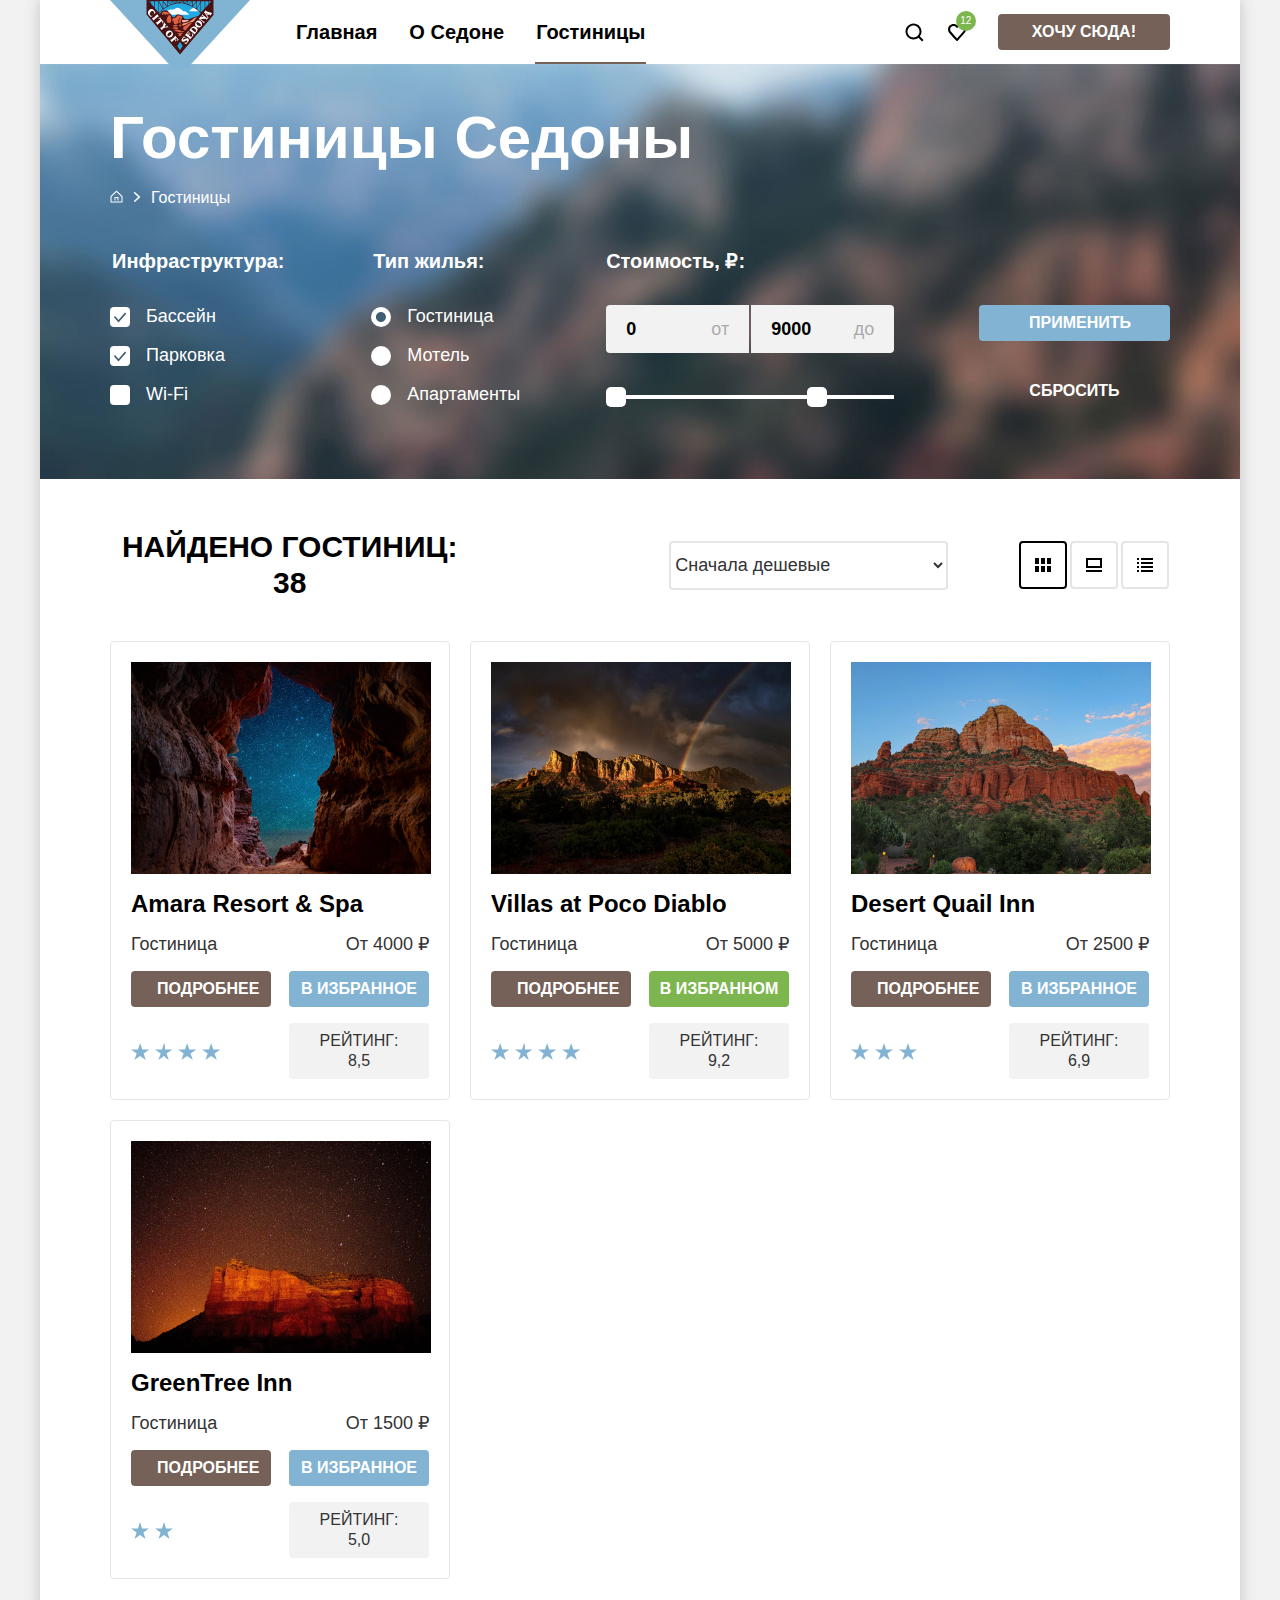
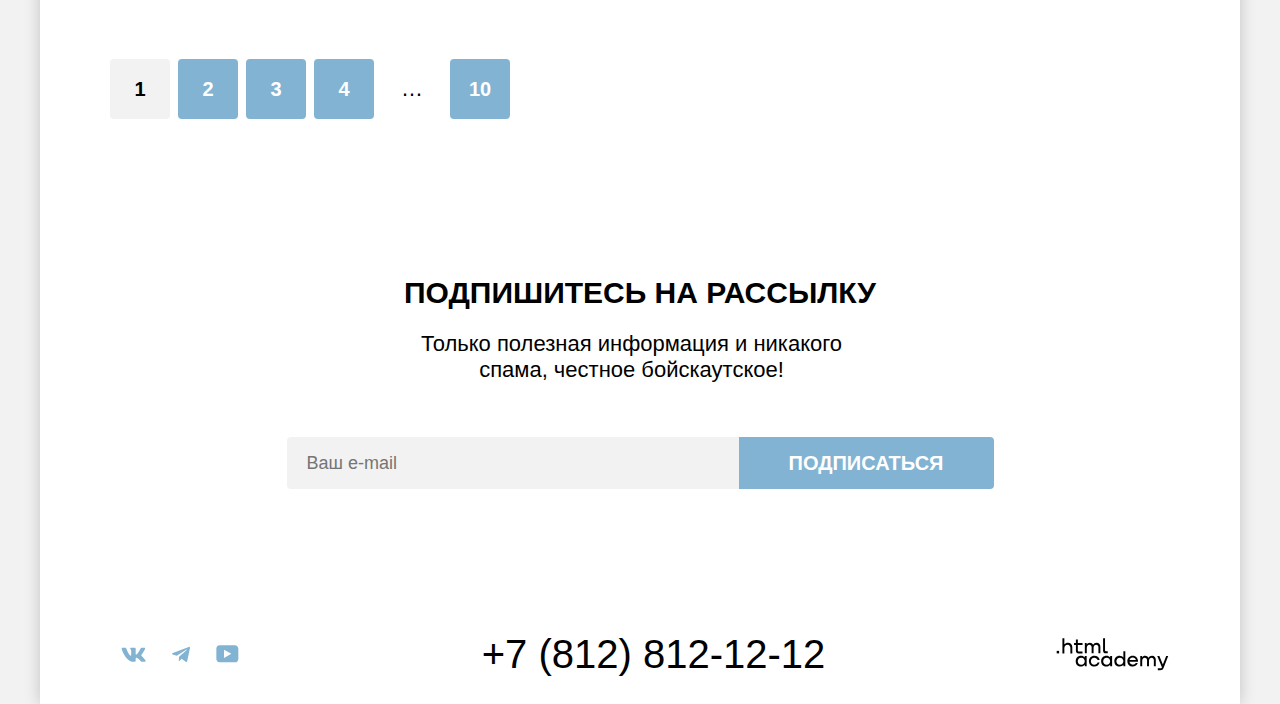
==== commit 1479232e: "Заканчивает проект" ====
--- a/catalog.html
+++ b/catalog.html
@@ -37,11 +37,11 @@
             </li>
             <li class="navigation-user-item">
               <a class="navigation-user-link" href="#">
+                <span class="navigation-user-favorites">12</span>
                 <svg aria-label="Кнопка избранное." role="img" width="18" height="17" viewBox="0 0 18 17" fill="none" xmlns="http://www.w3.org/2000/svg">
                   <path d="M8.9 17C8.6 17 8.3 16.9 8.1 16.6C2.7 10.5 1.4 9.1 1.1 8.7C0.4 7.8 0 6.6 0 5.4C0 2.4 2.4 0 5.5 0C6.8 0 8 0.5 9 1.3C10 0.5 11.3 0 12.5 0C15.5 0 18 2.4 18 5.4C18 6.7 17.5 7.9 16.7 8.8L9.7 16.7C9.5 16.9 9.3 17 8.9 17ZM2.9 7.5C3.2 7.9 6.4 11.5 9 14.4L15.2 7.4C15.7 6.9 15.9 6.2 15.9 5.4C15.9 3.6 14.4 2.1 12.6 2.1C11.6 2.1 10.6 2.6 9.9 3.4C9.6 3.7 9.3 3.8 9 3.8C8.7 3.8 8.4 3.6 8.2 3.4C7.5 2.6 6.5 2.1 5.5 2.1C3.7 2.1 2.2 3.6 2.2 5.4C2.1 6.3 2.5 7 2.9 7.5C2.8 7.5 2.8 7.5 2.9 7.5Z" fill="black"/>
                   </svg>
               </a>
-              <span class="navigation-user-favorites">12</span>
             </li>
             <li class="navigation-user-item">
               <button class="button button-primary navigation-user-button" type="button">Хочу сюда!</button>
@@ -57,7 +57,10 @@
               <ul class="breadcrumbs">
                 <li class="breadcrumbs-item">
                   <a class="breadcrumbs-link" href="index.html">
-                    <img class="breadcrumbs-link-home" src="images/icons/home-back-page.svg" width="12" height="12" alt="На главную">
+                    <svg aria-label="На главную." role="img" width="13" height="13" viewBox="0 0 13 13" fill="currentColor" xmlns="http://www.w3.org/2000/svg">
+                      <path d="M6.5 0.5L0.5 6.30006V12.5001H12.5V6.30006L6.5 0.5ZM11.5 11.5001H1.5V6.70005L6.5 1.9L11.5 6.70005V11.5001Z"/>
+                      <path d="M4.5 10.5001H5.5V8.00005H7.5V10.5001H8.5V7.00005H4.5V10.5001Z"/>
+                    </svg>
                   </a>
                 </li>
                 <li class="breadcrumbs-item">
@@ -201,7 +204,7 @@
                       <span class="hotel-card-price">От 4000 ₽</span>
                     </div>
                     <div class="hotel-card-buttons">
-                      <button class="button hotel-card-button button-primary" type="button">Подробнее</button>
+                      <a class="button hotel-card-button button-primary" href="#">Подробнее</a>
                       <button class="button button-secondary hotel-card-button" type="button">В избранное</button>
                     </div>
                     <div class="hotel-card-bottom">
@@ -221,7 +224,7 @@
                       <span class="hotel-card-price">От 5000 ₽</span>
                     </div>
                     <div class="hotel-card-buttons">
-                      <button class="button button-primary hotel-card-button" type="button">Подробнее</button>
+                      <a class="button button-primary hotel-card-button" href="#">Подробнее</a>
                       <button class="button button-secondary hotel-card-button button-active" type="button">В избранном</button>
                     </div>
                     <div class="hotel-card-bottom">
@@ -241,7 +244,7 @@
                       <span class="hotel-card-price">От 2500 ₽</span>
                     </div>
                     <div class="hotel-card-buttons">
-                      <button class="button button-primary hotel-card-button" type="button">Подробнее</button>
+                      <a class="button button-primary hotel-card-button" href="#">Подробнее</a>
                       <button class="button button-secondary hotel-card-button" type="button">В избранное</button>
                     </div>
                     <div class="hotel-card-bottom">
@@ -261,7 +264,7 @@
                       <span class="hotel-card-price">От 1500 ₽</span>
                     </div>
                     <div class="hotel-card-buttons">
-                      <button class="button button-primary hotel-card-button" type="button">Подробнее</button>
+                      <a class="button button-primary hotel-card-button" href="#">Подробнее</a>
                       <button class="button button-secondary hotel-card-button" type="button">В избранное</button>
                     </div>
                     <div class="hotel-card-bottom">
@@ -313,21 +316,21 @@
             <li class="social-item">
               <a class="social-link social-link-vkontakte" href="https://vk.com/htmlacademy">
                 <svg class="social-link-icon" aria-label="Vkontakte." role="img" width="25" height="15" viewBox="0 0 25 15" fill="currentColor" xmlns="http://www.w3.org/2000/svg">
-                  <path fill-rule="evenodd" clip-rule="evenodd" d="M24.1164 1.80445C24.2824 1.25845 24.1164 0.856445 23.3214 0.856445H20.6964C20.0284 0.856445 19.7204 1.20345 19.5534 1.58645C19.5534 1.58645 18.2184 4.78245 16.3274 6.85845C15.7154 7.46045 15.4374 7.65145 15.1034 7.65145C14.9364 7.65145 14.6854 7.46045 14.6854 6.91345V1.80445C14.6854 1.14845 14.5014 0.856445 13.9454 0.856445H9.81738C9.40038 0.856445 9.14938 1.16045 9.14938 1.44945C9.14938 2.07045 10.0954 2.21445 10.1924 3.96245V7.76045C10.1924 8.59345 10.0394 8.74444 9.70538 8.74444C8.81538 8.74444 6.65038 5.53345 5.36538 1.85945C5.11638 1.14445 4.86438 0.856445 4.19338 0.856445H1.56638C0.816382 0.856445 0.666382 1.20345 0.666382 1.58645C0.666382 2.26845 1.55638 5.65645 4.81138 10.1374C6.98138 13.1974 10.0364 14.8564 12.8194 14.8564C14.4884 14.8564 14.6944 14.4884 14.6944 13.8534V11.5404C14.6944 10.8034 14.8524 10.6564 15.3814 10.6564C15.7714 10.6564 16.4384 10.8484 17.9964 12.3234C19.7764 14.0724 20.0694 14.8564 21.0714 14.8564H23.6964C24.4464 14.8564 24.8224 14.4884 24.6064 13.7604C24.3684 13.0364 23.5184 11.9854 22.3914 10.7384C21.7794 10.0284 20.8614 9.26345 20.5824 8.88045C20.1934 8.38945 20.3044 8.17044 20.5824 7.73345C20.5824 7.73345 23.7824 3.30745 24.1154 1.80445H24.1164Z" fill="#83B3D3"/>
+                  <path fill-rule="evenodd" clip-rule="evenodd" d="M24.1164 1.80445C24.2824 1.25845 24.1164 0.856445 23.3214 0.856445H20.6964C20.0284 0.856445 19.7204 1.20345 19.5534 1.58645C19.5534 1.58645 18.2184 4.78245 16.3274 6.85845C15.7154 7.46045 15.4374 7.65145 15.1034 7.65145C14.9364 7.65145 14.6854 7.46045 14.6854 6.91345V1.80445C14.6854 1.14845 14.5014 0.856445 13.9454 0.856445H9.81738C9.40038 0.856445 9.14938 1.16045 9.14938 1.44945C9.14938 2.07045 10.0954 2.21445 10.1924 3.96245V7.76045C10.1924 8.59345 10.0394 8.74444 9.70538 8.74444C8.81538 8.74444 6.65038 5.53345 5.36538 1.85945C5.11638 1.14445 4.86438 0.856445 4.19338 0.856445H1.56638C0.816382 0.856445 0.666382 1.20345 0.666382 1.58645C0.666382 2.26845 1.55638 5.65645 4.81138 10.1374C6.98138 13.1974 10.0364 14.8564 12.8194 14.8564C14.4884 14.8564 14.6944 14.4884 14.6944 13.8534V11.5404C14.6944 10.8034 14.8524 10.6564 15.3814 10.6564C15.7714 10.6564 16.4384 10.8484 17.9964 12.3234C19.7764 14.0724 20.0694 14.8564 21.0714 14.8564H23.6964C24.4464 14.8564 24.8224 14.4884 24.6064 13.7604C24.3684 13.0364 23.5184 11.9854 22.3914 10.7384C21.7794 10.0284 20.8614 9.26345 20.5824 8.88045C20.1934 8.38945 20.3044 8.17044 20.5824 7.73345C20.5824 7.73345 23.7824 3.30745 24.1154 1.80445H24.1164Z"/>
                   </svg>
               </a>
             </li>
             <li class="social-item">
               <a class="social-link social-link-telegram" href="https://t.me/htmlacademy">
                 <svg class="social-link-icon" aria-label="Telegram." role="img" width="18" height="16" viewBox="0 0 18 16" fill="currentColor" xmlns="http://www.w3.org/2000/svg">
-                  <path d="M16.785 0.955705L0.840489 7.1042C-0.247661 7.54126 -0.241365 8.14828 0.640845 8.41897L4.73445 9.69597L14.2058 3.72014C14.6537 3.44766 15.0629 3.59424 14.7265 3.89281L7.05283 10.8183H7.05103L7.05283 10.8192L6.77045 15.0387C7.18413 15.0387 7.36669 14.8489 7.59871 14.625L9.58705 12.6915L13.7229 15.7464C14.4855 16.1664 15.0332 15.9506 15.2229 15.0405L17.9379 2.2453C18.2158 1.13107 17.5126 0.626562 16.785 0.955705Z" fill="#83B3D3"/>
+                  <path d="M16.785 0.955705L0.840489 7.1042C-0.247661 7.54126 -0.241365 8.14828 0.640845 8.41897L4.73445 9.69597L14.2058 3.72014C14.6537 3.44766 15.0629 3.59424 14.7265 3.89281L7.05283 10.8183H7.05103L7.05283 10.8192L6.77045 15.0387C7.18413 15.0387 7.36669 14.8489 7.59871 14.625L9.58705 12.6915L13.7229 15.7464C14.4855 16.1664 15.0332 15.9506 15.2229 15.0405L17.9379 2.2453C18.2158 1.13107 17.5126 0.626562 16.785 0.955705Z"/>
                   </svg>
               </a>
             </li>
             <li class="social-item">
               <a class="social-link social-link-youtube" href="https://www.youtube.com/user/htmlacademyru">
                 <svg class="social-link-icon" aria-label="Youtube." role="img" width="23" height="18" viewBox="0 0 23 18" fill="currentColor" xmlns="http://www.w3.org/2000/svg">
-                  <path d="M18.9402 0.356445H3.50738C1.64668 0.356445 0.333252 1.9502 0.333252 3.75645V13.8502C0.333252 15.7627 1.64668 17.3564 3.50738 17.3564H19.1591C20.8009 17.3564 22.3333 15.7627 22.3333 13.9564V3.75645C22.1143 1.9502 20.8009 0.356445 18.9402 0.356445ZM7.99494 12.8939V4.81894L15.3283 8.85645L7.99494 12.8939Z" fill="#83B3D3"/>
+                  <path d="M18.9402 0.356445H3.50738C1.64668 0.356445 0.333252 1.9502 0.333252 3.75645V13.8502C0.333252 15.7627 1.64668 17.3564 3.50738 17.3564H19.1591C20.8009 17.3564 22.3333 15.7627 22.3333 13.9564V3.75645C22.1143 1.9502 20.8009 0.356445 18.9402 0.356445ZM7.99494 12.8939V4.81894L15.3283 8.85645L7.99494 12.8939Z"/>
                   </svg>
               </a>
             </li>
@@ -337,18 +340,18 @@
           </address>
           <a class="footer-dev" href="https://htmlacademy.ru/">
             <svg class="footer-dev-logo" aria-label="Логотип разработчика .html academy." role="img" width="115" height="34" viewBox="0 0 115 34" fill="currentColor" xmlns="http://www.w3.org/2000/svg">
-              <path d="M0 13.2564V15.8564H2.5V13.2564H0Z" fill="black"/>
-              <path d="M11.6 4.85645C10 4.85645 8.8 5.55645 8 6.55645H7.9V0.356445H5.9V15.8564H7.9V10.5564C7.9 8.45645 9.2 6.95645 11.2 6.95645C13 6.95645 14.1 8.35645 14.1 10.1564V15.8564H16.1V9.75644C16.2 6.75644 14.3 4.85645 11.6 4.85645Z" fill="black"/>
-              <path d="M26.6 5.15645H21.8V1.45645H19.8V5.25645H17.9V7.25645H19.8V13.2564C19.8 14.9564 20.8 15.9564 22.5 15.9564H26.6V13.9564H22.9C22.2 13.9564 21.8 13.5564 21.8 12.8564V7.15645H26.6V5.15645Z" fill="black"/>
-              <path d="M41.1 4.95645C39.5 4.95645 38.2 5.75644 37.6 7.05645H37.5C36.9 5.85645 35.7 4.95645 34.1 4.95645C32.7 4.95645 31.6 5.75645 31 6.75645H30.9V5.15645H29V15.7564H31V10.3564C31 8.35645 32 6.85645 33.6 6.85645C35.1 6.85645 36 7.85645 36 9.45645V15.7564H38V10.1564C38 7.75645 39.4 6.85645 40.6 6.85645C42.1 6.85645 43 7.85645 43 9.45645V15.7564H45V9.25644C45.1 6.75644 43.6 4.95645 41.1 4.95645Z" fill="black"/>
-              <path d="M47.8 13.0564C47.8 14.7564 48.8 15.7564 50.6 15.7564H52.6V13.7564H50.9C50.2 13.7564 49.8 13.3564 49.8 12.6564V0.356445H47.8V13.0564Z" fill="black"/>
-              <path d="M28.9 20.0564C28 18.9564 26.7 18.2564 25 18.2564C21.9 18.2564 19.6 20.5564 19.6 23.8564C19.6 27.1564 21.9 29.4564 25 29.4564C26.8 29.4564 28 28.6564 28.8 27.5564H28.9V29.1564H30.9V18.5564H28.9V20.0564ZM25.3 27.4564C23.1 27.4564 21.7 25.8564 21.7 23.8564C21.7 21.8564 23.1 20.2564 25.3 20.2564C27.5 20.2564 28.9 21.8564 28.9 23.8564C28.9 25.7564 27.5 27.4564 25.3 27.4564Z" fill="black"/>
-              <path d="M44.2 22.3564C43.7 19.9564 41.6 18.2564 38.8 18.2564C35.4 18.2564 33.2 20.7564 33.2 23.8564C33.2 26.9564 35.4 29.4564 38.8 29.4564C41.6 29.4564 43.7 27.6564 44.2 25.2564H42.1C41.7 26.5564 40.4 27.5564 38.8 27.5564C36.6 27.5564 35.2 25.9564 35.2 23.9564C35.2 21.9564 36.6 20.3564 38.8 20.3564C40.4 20.3564 41.6 21.3564 42.1 22.5564H44.2V22.3564Z" fill="black"/>
-              <path d="M55.1 20.0564C54.2 18.9564 52.9 18.2564 51.2 18.2564C48.1 18.2564 45.8 20.5564 45.8 23.8564C45.8 27.1564 48.1 29.4564 51.2 29.4564C53 29.4564 54.2 28.6564 55 27.5564H55.1V29.1564H57.1V18.5564H55.1V20.0564ZM51.5 27.4564C49.3 27.4564 47.9 25.8564 47.9 23.8564C47.9 21.8564 49.3 20.2564 51.5 20.2564C53.7 20.2564 55.1 21.8564 55.1 23.8564C55.1 25.7564 53.6 27.4564 51.5 27.4564Z" fill="black"/>
-              <path d="M68.7 20.1564C67.8 19.0564 66.5 18.2564 64.8 18.2564C61.7 18.2564 59.4 20.5564 59.4 23.8564C59.4 27.1564 61.6 29.4564 64.8 29.4564C66.5 29.4564 67.8 28.6564 68.6 27.6564H68.7V29.1564H70.7V13.7564H68.7V20.1564ZM65.1 27.4564C62.9 27.4564 61.5 25.8564 61.5 23.8564C61.5 21.8564 62.9 20.2564 65.1 20.2564C67.3 20.2564 68.7 21.8564 68.7 23.8564C68.6 25.8564 67.2 27.4564 65.1 27.4564Z" fill="black"/>
-              <path d="M78.3 18.2564C75 18.2564 72.8 20.7564 72.8 23.8564C72.8 26.8564 74.9 29.4564 78.3 29.4564C80.8 29.4564 82.8 28.1564 83.5 25.8564H81.4C80.9 26.8564 79.8 27.4564 78.4 27.4564C76.5 27.4564 75.1 26.1564 75 24.5564H83.8C84 20.9564 81.8 18.2564 78.3 18.2564ZM78.3 20.1564C80 20.1564 81.3 21.1564 81.6 22.7564H75.1C75.4 21.2564 76.6 20.1564 78.3 20.1564Z" fill="black"/>
-              <path d="M98.2 18.2564C96.6 18.2564 95.3 19.0564 94.6 20.2564H94.5C93.9 19.0564 92.7 18.2564 91.1 18.2564C89.7 18.2564 88.6 18.9564 88 20.0564V18.5564H86.1V29.1564H88.1V23.7564C88.1 21.7564 89.1 20.3564 90.7 20.2564C92.2 20.2564 93.1 21.2564 93.1 22.8564V29.1564H95.1V23.5564C95.1 21.1564 96.5 20.2564 97.7 20.2564C99.2 20.2564 100.1 21.2564 100.1 22.8564V29.1564H102.1V22.6564C102.2 20.0564 100.7 18.2564 98.2 18.2564Z" fill="black"/>
-              <path d="M109.4 27.3564L105.8 18.4564H103.6L108.4 30.0564C108.1 30.9564 107.7 31.2564 106.7 31.2564H104.2V33.2564H106.7C108.5 33.2564 109.5 32.4564 110.2 30.6564L114.9 18.4564H112.8L109.4 27.3564Z" fill="black"/>
+              <path d="M0 13.2564V15.8564H2.5V13.2564H0Z"/>
+              <path d="M11.6 4.85645C10 4.85645 8.8 5.55645 8 6.55645H7.9V0.356445H5.9V15.8564H7.9V10.5564C7.9 8.45645 9.2 6.95645 11.2 6.95645C13 6.95645 14.1 8.35645 14.1 10.1564V15.8564H16.1V9.75644C16.2 6.75644 14.3 4.85645 11.6 4.85645Z"/>
+              <path d="M26.6 5.15645H21.8V1.45645H19.8V5.25645H17.9V7.25645H19.8V13.2564C19.8 14.9564 20.8 15.9564 22.5 15.9564H26.6V13.9564H22.9C22.2 13.9564 21.8 13.5564 21.8 12.8564V7.15645H26.6V5.15645Z"/>
+              <path d="M41.1 4.95645C39.5 4.95645 38.2 5.75644 37.6 7.05645H37.5C36.9 5.85645 35.7 4.95645 34.1 4.95645C32.7 4.95645 31.6 5.75645 31 6.75645H30.9V5.15645H29V15.7564H31V10.3564C31 8.35645 32 6.85645 33.6 6.85645C35.1 6.85645 36 7.85645 36 9.45645V15.7564H38V10.1564C38 7.75645 39.4 6.85645 40.6 6.85645C42.1 6.85645 43 7.85645 43 9.45645V15.7564H45V9.25644C45.1 6.75644 43.6 4.95645 41.1 4.95645Z"/>
+              <path d="M47.8 13.0564C47.8 14.7564 48.8 15.7564 50.6 15.7564H52.6V13.7564H50.9C50.2 13.7564 49.8 13.3564 49.8 12.6564V0.356445H47.8V13.0564Z"/>
+              <path d="M28.9 20.0564C28 18.9564 26.7 18.2564 25 18.2564C21.9 18.2564 19.6 20.5564 19.6 23.8564C19.6 27.1564 21.9 29.4564 25 29.4564C26.8 29.4564 28 28.6564 28.8 27.5564H28.9V29.1564H30.9V18.5564H28.9V20.0564ZM25.3 27.4564C23.1 27.4564 21.7 25.8564 21.7 23.8564C21.7 21.8564 23.1 20.2564 25.3 20.2564C27.5 20.2564 28.9 21.8564 28.9 23.8564C28.9 25.7564 27.5 27.4564 25.3 27.4564Z"/>
+              <path d="M44.2 22.3564C43.7 19.9564 41.6 18.2564 38.8 18.2564C35.4 18.2564 33.2 20.7564 33.2 23.8564C33.2 26.9564 35.4 29.4564 38.8 29.4564C41.6 29.4564 43.7 27.6564 44.2 25.2564H42.1C41.7 26.5564 40.4 27.5564 38.8 27.5564C36.6 27.5564 35.2 25.9564 35.2 23.9564C35.2 21.9564 36.6 20.3564 38.8 20.3564C40.4 20.3564 41.6 21.3564 42.1 22.5564H44.2V22.3564Z"/>
+              <path d="M55.1 20.0564C54.2 18.9564 52.9 18.2564 51.2 18.2564C48.1 18.2564 45.8 20.5564 45.8 23.8564C45.8 27.1564 48.1 29.4564 51.2 29.4564C53 29.4564 54.2 28.6564 55 27.5564H55.1V29.1564H57.1V18.5564H55.1V20.0564ZM51.5 27.4564C49.3 27.4564 47.9 25.8564 47.9 23.8564C47.9 21.8564 49.3 20.2564 51.5 20.2564C53.7 20.2564 55.1 21.8564 55.1 23.8564C55.1 25.7564 53.6 27.4564 51.5 27.4564Z"/>
+              <path d="M68.7 20.1564C67.8 19.0564 66.5 18.2564 64.8 18.2564C61.7 18.2564 59.4 20.5564 59.4 23.8564C59.4 27.1564 61.6 29.4564 64.8 29.4564C66.5 29.4564 67.8 28.6564 68.6 27.6564H68.7V29.1564H70.7V13.7564H68.7V20.1564ZM65.1 27.4564C62.9 27.4564 61.5 25.8564 61.5 23.8564C61.5 21.8564 62.9 20.2564 65.1 20.2564C67.3 20.2564 68.7 21.8564 68.7 23.8564C68.6 25.8564 67.2 27.4564 65.1 27.4564Z"/>
+              <path d="M78.3 18.2564C75 18.2564 72.8 20.7564 72.8 23.8564C72.8 26.8564 74.9 29.4564 78.3 29.4564C80.8 29.4564 82.8 28.1564 83.5 25.8564H81.4C80.9 26.8564 79.8 27.4564 78.4 27.4564C76.5 27.4564 75.1 26.1564 75 24.5564H83.8C84 20.9564 81.8 18.2564 78.3 18.2564ZM78.3 20.1564C80 20.1564 81.3 21.1564 81.6 22.7564H75.1C75.4 21.2564 76.6 20.1564 78.3 20.1564Z"/>
+              <path d="M98.2 18.2564C96.6 18.2564 95.3 19.0564 94.6 20.2564H94.5C93.9 19.0564 92.7 18.2564 91.1 18.2564C89.7 18.2564 88.6 18.9564 88 20.0564V18.5564H86.1V29.1564H88.1V23.7564C88.1 21.7564 89.1 20.3564 90.7 20.2564C92.2 20.2564 93.1 21.2564 93.1 22.8564V29.1564H95.1V23.5564C95.1 21.1564 96.5 20.2564 97.7 20.2564C99.2 20.2564 100.1 21.2564 100.1 22.8564V29.1564H102.1V22.6564C102.2 20.0564 100.7 18.2564 98.2 18.2564Z"/>
+              <path d="M109.4 27.3564L105.8 18.4564H103.6L108.4 30.0564C108.1 30.9564 107.7 31.2564 106.7 31.2564H104.2V33.2564H106.7C108.5 33.2564 109.5 32.4564 110.2 30.6564L114.9 18.4564H112.8L109.4 27.3564Z"/>
               </svg>
           </a>
         </div>
--- a/styles/styles.css
+++ b/styles/styles.css
@@ -69,7 +69,7 @@
 .main-header-container {
   display: flex;
   width: 1060px;
-  max-height: 64px;
+  /*max-height: 64px;*/
   justify-content: center;
   margin-bottom: 0;
 }
@@ -83,21 +83,22 @@
   margin-right: 30px;
   margin-bottom: -6px;
   z-index: 1;
+  height: 70px;
 }
 
 .header-navigation-list {
   display: flex;
-  width: 339px;
+  max-width: 624px;
   margin: 0;
   padding: 0;
   align-items: center;
   flex-wrap: wrap;
   list-style-type: none;
+  flex-grow: 1;
 }
 
 .navigation-user-list {
   display: flex;
-  width: 268px;
   margin: 0 0 0 auto;
   padding: 0;
   align-items: center;
@@ -137,8 +138,10 @@
 }
 
 .navigation-user-link {
-  display: block;
-  padding: 22px 12px;
+  display: flex;
+  justify-content: center;
+  padding: 20px 12px;
+  position: relative;
 }
 
 .navigation-user-favorites {
@@ -148,8 +151,9 @@
   font-size: 10px;
   line-height: 10px;
   color:#FFF;
-  border-radius: 10px;
-  top: 10px;
+  border-radius: 50%;
+  top: 7px;
+  right: 2px;
   min-width: 20px;
   min-height: 20px;
   justify-content: center;
@@ -290,7 +294,7 @@
   text-align: center;
   color: #000000;
   padding: 0;
-  margin: 0 auto 62px;
+  margin: 0 auto 60px;
   max-width: 175px;
 }
 
@@ -300,6 +304,7 @@
   line-height: 21px;
   text-align: center;
   color: #333333;
+  margin: 0;
 }
 
 .advantages-card-bright {
@@ -338,20 +343,55 @@
 }
 
 .services-card {
-  padding: 81px 85px;
+  display: flex;
+  flex-direction: column;
+  box-sizing: border-box;
+  padding: 80px 85px;
   width: 400px;
+  height: 100%;
   min-height: 385px;
-  margin: 0;
+}
+
+.services-card-title {
   position: relative;
-}
-
-.services-card-title {
   font-weight: 700;
   font-size: 24px;
   line-height: 28px;
   text-transform: uppercase;
   text-align: center;
   color: #000000;
+  margin: 0;
+  padding-bottom: 30px;
+}
+
+.services-card-icon::before {
+  display: block;
+  margin: 0 auto;
+  margin-bottom: 30px;
+  width: 75px;
+  height: 72px;
+  content: "";
+}
+
+.house-icon::before {
+  background-image: url("../images/icons/services-home.svg");
+  background-position: center;
+  background-repeat: no-repeat;
+  background-size: contain;
+}
+
+.food-icon::before {
+  background-image: url("../images/icons/services-food.svg");
+  background-position: center;
+  background-repeat: no-repeat;
+  background-size: contain;
+}
+
+.souvenirs-icon::before {
+  background-image: url("../images/icons/services-souvenirs.svg");
+  background-position: center;
+  background-repeat: no-repeat;
+  background-size: contain;
 }
 
 .services-card-description {
@@ -360,6 +400,7 @@
   line-height: 21px;
   text-align: center;
   color: #333333;
+  margin: 0;
 }
 
 .services-card-medium {
@@ -431,18 +472,20 @@
   border-radius: 4px 0 0 4px;
   width: 452px;
   height: 52px;
+  padding: 12px 20px;
 }
 
 .newsletter-field:focus {
   outline: 3px solid #83B3D3;
 }
+
 .newsletter-field:hover {
   background-color: #E6E6E6;
 }
 
 .button-secondary {
-    color: #FFFFFF;
-    background-color: #82B3D3;
+  color: #FFFFFF;
+  background-color: #82B3D3;
 }
 
 .button-secondary:hover {
@@ -464,7 +507,7 @@
 }
 
 .main-footer {
-    max-height: 120px;
+  max-height: 120px;
 }
 
 .footer-container {
@@ -476,25 +519,9 @@
   align-items: center;
 }
 
-.footer-dev-logo {
-  display: block;
-  max-height: 33px;
-}
-
-.footer-dev svg {
-  fill: #000000;
-}
-
-.footer-dev svg:hover {
-  fill: #756157;
-}
-
-.footer-dev svg:focus {
-  fill: #756157;
-}
-
 .social-list {
   display: flex;
+  flex-wrap: wrap;
   padding: 0;
   margin: 0;
   width: 142px;
@@ -511,11 +538,20 @@
   justify-content: center;
 }
 
-.social-link-icon:hover {
+.social-link svg {
+  fill: #83B3D3;
+}
+
+.social-link svg:hover {
   fill: #68A2CA;
 }
-.social-link-icon:focus {
-  fill: #68A2CA4D;
+
+.social-link svg:focus {
+  fill: rgba(104, 162, 202, 0.3);
+}
+
+.social-link svg:active {
+  fill: rgba(104, 162, 202, 0.3);
 }
 
 .footer-address-phone {
@@ -536,56 +572,29 @@
   color: #756157;
 }
 
-.modal-container {
-  position: fixed;
-  top: 0;
-  left: 0;
-  display: flex;
-  width: 100%;
-  height: 100%;
-  background-color: rgba(242, 242, 242, 0.8);
-}
-
-.modal-container-close {
-  display: none;
-}
-
-.modal {
-  position: relative;
-  margin: auto;
-  padding: 64px 70px;
-  background-color: #ffffff;
-  border-radius: 30px;
-}
-
-.modal-search {
-  width: 717px;
-}
-
-.modal-close-button {
-  position: absolute;
-  padding: 0;
-  top: 0;
-  right: 0;
-  width: 52px;
-  height: 52px;
-  background-color: rgba(242, 242, 242, 1);
-  border: none;
-  background-image: url("../images/icons/close.svg");
-  background-repeat: no-repeat;
-  background-position: center;
-  cursor: pointer;
-}
-
-.modal-title {
-  margin: 0;
-  margin-bottom: 64px;
-  font-family: "PT Sans", sans-serif;
-  font-size: 30px;
-  line-height: 36px;
-  font-weight: 700;
-  color: #000000;
-  text-transform: uppercase;
+.footer-address-phone:active {
+  color: rgba(117, 97, 87, 0.3);
+}
+
+.footer-dev-logo {
+  display: block;
+  max-height: 33px;
+}
+
+.footer-dev svg {
+  fill: #000000;
+}
+
+.footer-dev svg:hover {
+  fill: #756157;
+}
+
+.footer-dev svg:focus {
+  fill: #756157;
+}
+
+.footer-dev svg:active {
+  fill: rgba(117, 97, 87, 0.3);
 }
 
 .filters {
@@ -628,7 +637,46 @@
   line-height: 21px;
   color: #FFFFFF;
   text-decoration: none;
+  cursor: pointer;
+}
+
+.breadcrumbs-link svg {
+  fill: #FFFFFF;
+}
+
+.breadcrumbs-link svg:hover,
+.breadcrumbs-link:hover {
+  fill: rgba(255, 255, 255, 0.6);
+  color: rgba(255, 255, 255, 0.6);
+}
+
+.breadcrumbs-link svg:focus,
+.breadcrumbs-link:focus {
+  fill: #FFFFFF;
+  color: #FFFFFF;
+}
+
+.breadcrumbs-link svg:active,
+.breadcrumbs-link:active {
+  fill: rgba(255, 255, 255, 0.3);
+  color: rgba(255, 255, 255, 0.3);
+}
+
+.breadcrumbs-item {
+  position: relative;
   margin-right: 28px;
+}
+
+.breadcrumbs-item:not(:last-child)::after {
+  position: absolute;
+  top: 70%;
+  right: -30px;
+  transform: translateY(-50%);
+  background-image: url(../images/icons/arrow.svg);
+  background-repeat: no-repeat;
+  width: 20px;
+  height: 21px;
+  content: "";
 }
 
 .filters-form {
@@ -668,6 +716,16 @@
 .filters-control {
   display: flex;
   align-items: center;
+  cursor: pointer;
+}
+
+.filters-control:hover {
+  opacity: 0.6;
+}
+
+.filters-control:focus,
+.filters-control:active {
+  opacity: 0.3;
 }
 
 .filters-control-label {
@@ -728,6 +786,7 @@
 }
 
 .filters-price-text {
+  font-family: inherit;
   position: absolute;
   right: 0;
   top: 50%;
@@ -736,6 +795,8 @@
   font-size: 18px;
   line-height: 24px;
   color: #000000;
+  opacity: 0.3;
+  padding: 0 20px;
 }
 
 .filters-form-start {
@@ -751,12 +812,14 @@
 }
 
 .filters-price-form input {
+  font-family: inherit;
   font-weight: 700;
   font-size: 18px;
   line-height: 24px;
   color: #000000;
   background-color: #F2F2F2;
   border: none;
+  padding: 10px 40px 10px 20px;
 }
 
 .filters-price-form input:hover {
@@ -765,7 +828,7 @@
 
 .filters-price-form input:focus {
   background-color: #E6E6E6;
-  border: 3px solid #83B3D3;
+  outline: 3px solid #83B3D3;
 }
 
 .range-scale {
@@ -877,6 +940,7 @@
   margin-left:200px;
   border: 2px solid #E5E5E5;
   border-radius: 4px;
+  background-color: transparent;
 }
 
 .select-control:hover {
@@ -981,6 +1045,11 @@
   line-height: 20px;
   width: 140px;
   height: 36px;
+  text-decoration: none;
+}
+
+.hotel-card-button.button-primary {
+  padding: 8px 26px;
 }
 
 .button-active {
@@ -1097,3 +1166,300 @@
   color: #000000;
   text-align: center;
 }
+
+.modal-container {
+  position: fixed;
+  top: 0;
+  left: 0;
+  display: flex;
+  width: 100%;
+  height: 100%;
+  background-color: rgba(242, 242, 242, 0.8);
+}
+
+.modal-container-close {
+  display: none;
+}
+
+.modal {
+  position: relative;
+  margin: auto;
+  padding: 64px 70px;
+  background-color: #ffffff;
+  border-radius: 30px;
+}
+
+.modal-search {
+  width: 717px;
+}
+
+.modal-close-button {
+  position: absolute;
+  padding: 0;
+  top: 64px;
+  right: 52px;
+  width: 52px;
+  height: 52px;
+  background-color: rgba(242, 242, 242, 1);
+  border: none;
+  border-radius: 50%;
+  background-image: url("../images/icons/close.svg");
+  background-repeat: no-repeat;
+  background-position: center;
+  cursor: pointer;
+}
+
+.modal-close-button:hover {
+  background-color: rgba(230, 230, 230, 1);
+}
+
+.modal-close-button:focus-visible {
+  background-color: rgba(230, 230, 230, 1);
+  outline: 3px solid rgba(131, 179, 211, 1);
+}
+
+.modal-close-button:focus {
+  background-color: rgba(230, 230, 230, 1);
+}
+
+.modal-close-button:active {
+  background-color: rgba(230, 230, 230, 1);
+  opacity: 0.3;
+}
+
+.modal-title {
+  margin: 0;
+  margin-bottom: 64px;
+  font-family: "PT Sans", sans-serif;
+  font-size: 30px;
+  line-height: 36px;
+  font-weight: 700;
+  color: #000000;
+  text-transform: uppercase;
+}
+
+.modal-form {
+  display: flex;
+  flex-direction: column;
+}
+
+.form-container {
+  display: flex;
+  justify-content: space-between;
+  margin-bottom: 23px;
+}
+
+.modal-form-title {
+  margin: 12px 0;
+  font-weight: 700;
+  font-size: 20px;
+  line-height: 24px;
+  text-transform: capitalize;
+  width: 137px;
+}
+
+.modal-input-container {
+  position: relative;
+  flex: 1;
+}
+
+.modal-input-large {
+  font-family: inherit;
+  border-radius: 4px;
+  padding: 12px 16px;
+  width: 100%;
+  font-weight: 700;
+  font-size: 18px;
+  line-height: 24px;
+  border: none;
+  background-color: #F2F2F2;
+}
+
+.modal-input-large:hover {
+  background-color: #E6E6E6;
+}
+
+.modal-input-large:focus {
+  background-color: #E6E6E6;
+  outline: 3px solid #83B3D3;
+}
+
+.calendar-button {
+  position: absolute;
+  top: 14px;
+  right: 20px;
+  opacity: 0.3;
+  cursor: pointer;
+  outline: none;
+  border: none;
+  background-image: url("../images/icons/calendar.svg");
+  background-position: center;
+  background-repeat: no-repeat;
+  width: 20px;
+  height: 20px;
+}
+
+.calendar-button:hover {
+  opacity: 1;
+}
+
+.calendar-button:focus {
+  opacity: 1;
+}
+
+.calendar-button:active {
+  opacity: 0.2;
+}
+
+.message {
+  margin: 0;
+  margin-left: 18px;
+  font-size: 16px;
+}
+
+.message-error {
+  color: #FF5757;
+}
+
+.guests-container {
+  display: flex;
+  align-items: center;
+}
+
+.children-guest {
+  margin: 10px;
+}
+
+.form-input-guest-container {
+  display: flex;
+  position: relative;
+}
+
+.form-input-guest {
+  box-sizing: border-box;
+  padding: 14px 38px;
+  max-width: 114px;
+  font-weight: 700;
+  font-size: 18px;
+  line-height: 20px;
+  text-align: center;
+  appearance: none;
+  margin: 0;
+  border: none;
+  border-radius: 4px;
+  background-color: #F2F2F2;
+}
+
+.plus-minus-button {
+  position: absolute;
+  top: 14px;
+  align-items: center;
+  opacity: 0.3;
+  z-index: 1;
+  cursor: pointer;
+  outline: none;
+  border: none;
+  background-color: #F2F2F2;
+  width: 25px;
+  height: 25px;
+}
+
+.plus-button {
+  right: 10px;
+  background-image: url("../images/icons/plus.svg");
+  background-position: center;
+  background-repeat: no-repeat;
+}
+
+.minus-button {
+  left: 10px;
+  background-image: url("../images/icons/minus.svg");
+  background-position: center;
+  background-repeat: no-repeat;
+}
+
+.plus-minus-button:hover {
+  opacity: 1;
+}
+
+.form-input-guest:focus-visible {
+  outline: 3px solid rgba(131, 179, 211, 1);
+}
+
+.plus-minus-button:focus {
+  opacity: 1;
+  border-radius: 4px;
+}
+
+.plus-minus-button:active {
+  opacity: 0.2;
+}
+
+.tooltip-input {
+  display: flex;
+  position: relative;
+}
+
+.tooltip {
+  position: relative;
+  margin-top: 11px;
+}
+
+.tooltip-button {
+  position: absolute;
+  padding: 0;
+  top: 3px;
+  right: 46px;
+  width: 26px;
+  height: 26px;
+  background-color: #83B3D3;
+  border: none;
+  border-radius: 50%;
+  background-image: url("../images/icons/info.svg");
+  background-repeat: no-repeat;
+  background-position: center;
+  cursor: pointer;
+}
+
+.tooltip-text {
+  display: none;
+  position: absolute;
+  top: 43px;
+  left: -60px;
+  transform: translateX(-50%);
+  z-index: 1;
+  box-sizing: border-box;
+  margin: 0;
+  box-shadow: 0 15px 30px rgba(0, 0, 0, 0.3);
+  border-radius: 10px;
+  background-color: #333333;
+  padding: 21px 18px 23px 22px;
+  width: 256px;
+  color: #FFFFFF;
+  font-size: 16px;
+  line-height: 20px;
+}
+
+.tooltip-button:hover + .tooltip-text,
+.tooltip-button:focus + .tooltip-text {
+  display: block;
+}
+
+.tooltip-text::after {
+  position: absolute;
+  right: 0;
+  bottom: 100%;
+  left: 0;
+  margin-right: auto;
+  margin-left: auto;
+  background-image: url("../images/icons/tooltip-triangle.svg");
+  width: 19px;
+  height: 9px;
+  content: "";
+}
+
+.modal-button {
+  width: 577px;
+  height: 60px;
+  margin-top: 25px;
+}
